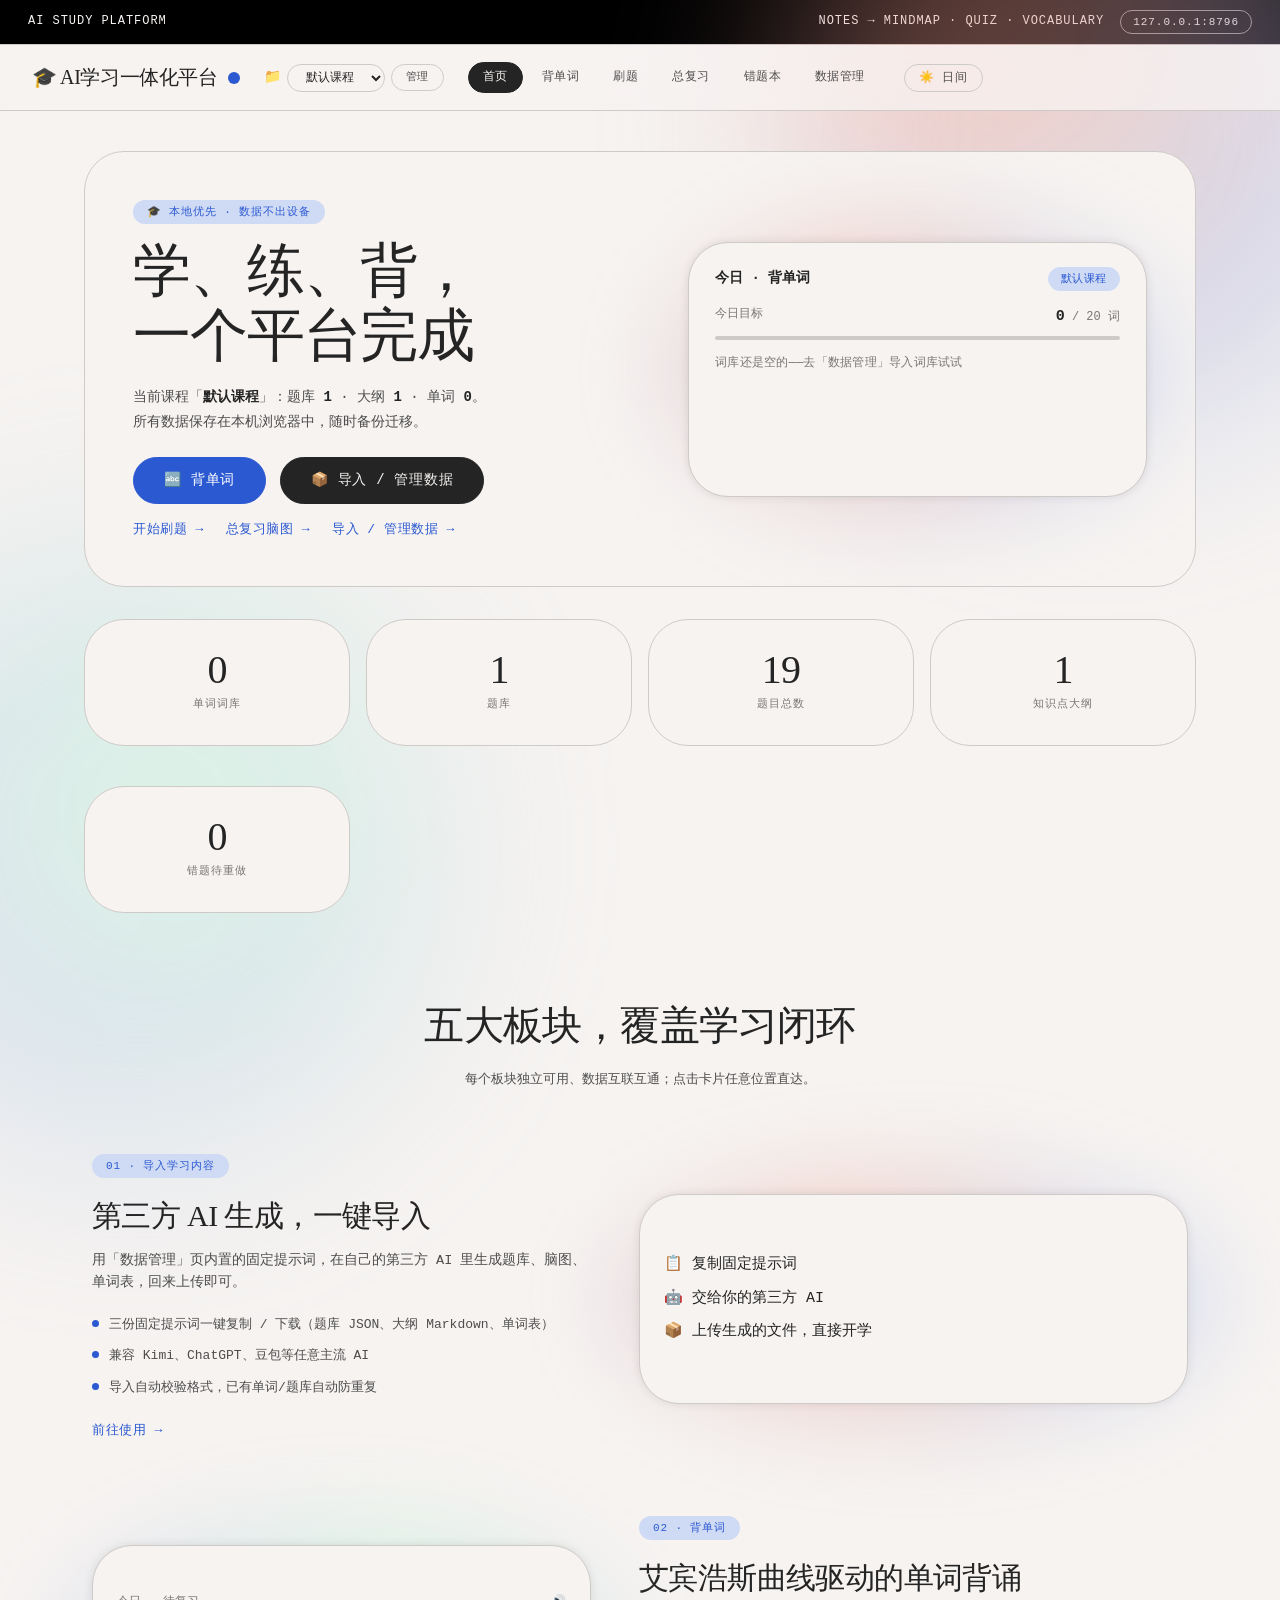
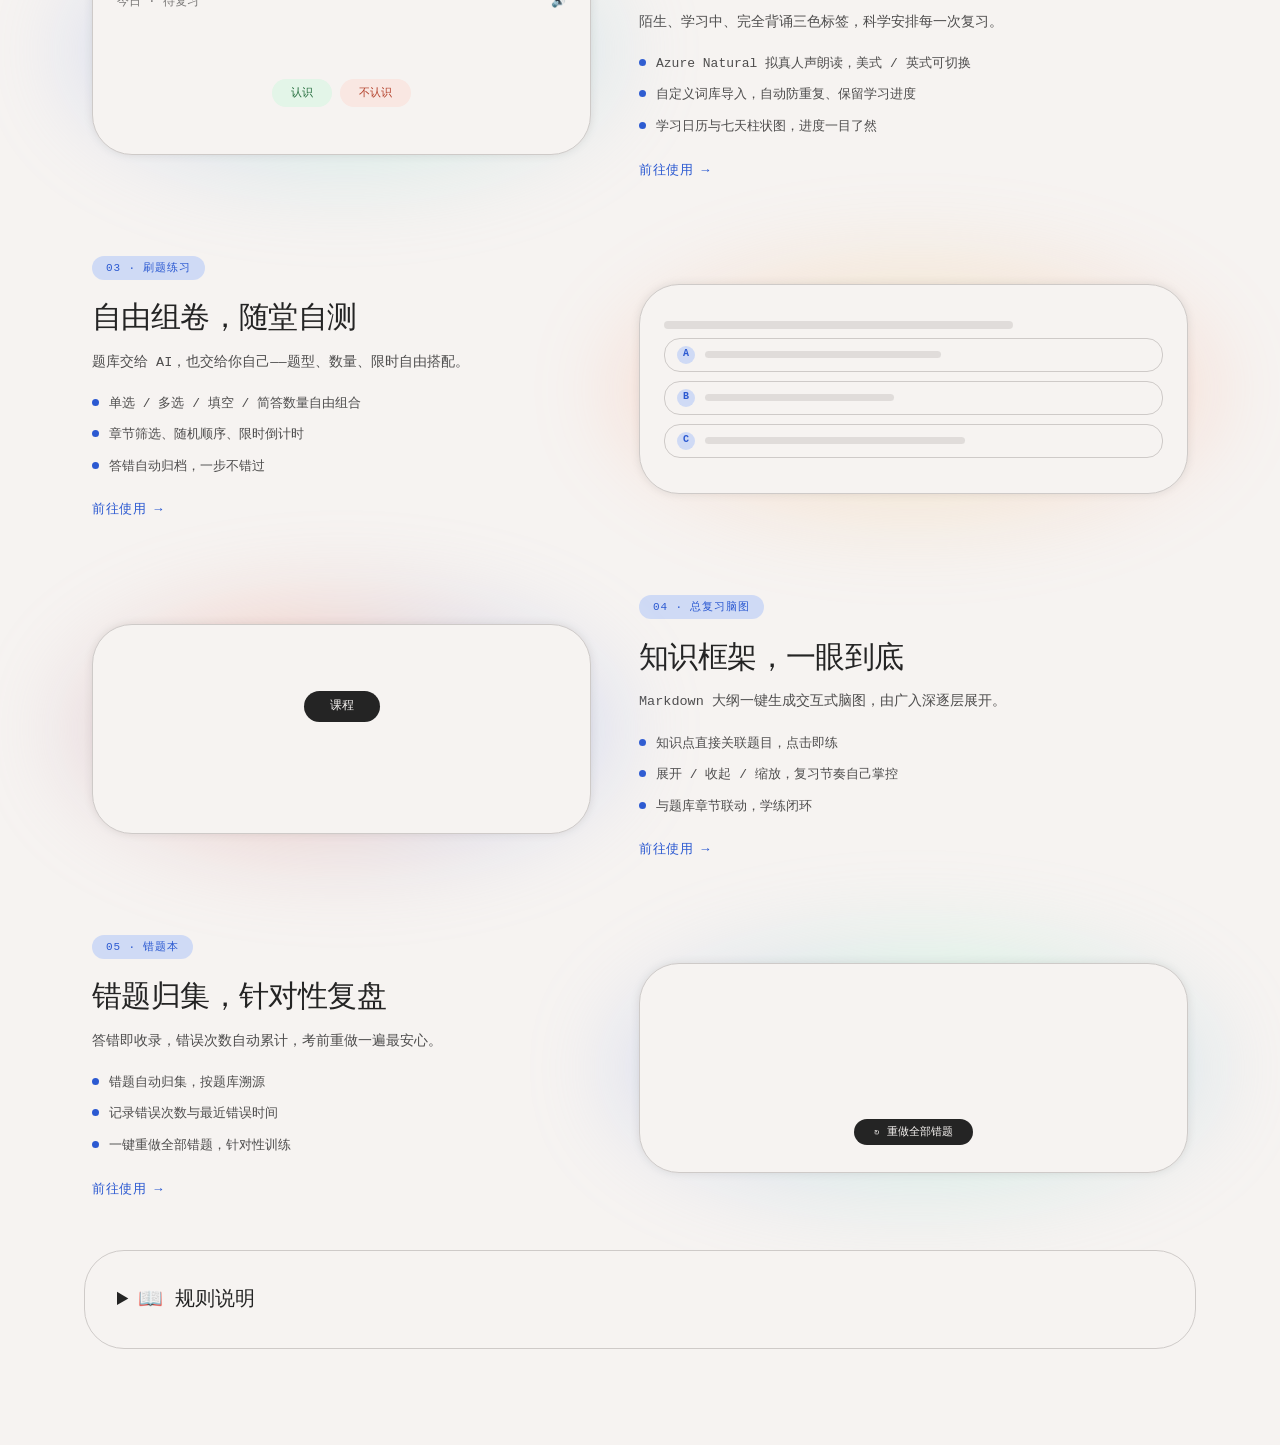
==== index.html @ 25a3cb92 "AI学习一体化平台 公网部署版" ====
<!DOCTYPE html>
<html lang="zh-CN">
<head>
<meta charset="UTF-8">
<meta name="viewport" content="width=device-width, initial-scale=1.0">
<title>AI学习一体化平台</title>
<link rel="stylesheet" href="css/style.css">
<script>
/* 主题防闪烁：渲染前根据本地偏好挂上 dark 类 */
try {
  if (localStorage.getItem('platform.theme') === 'dark') document.documentElement.classList.add('dark');
} catch (e) { /* 隐私模式等忽略 */ }
</script>
</head>
<body>
<div class="wash wash-a"></div>
<div class="wash wash-b"></div>
<div class="announce">
  <span>AI STUDY PLATFORM</span>
  <span class="a-spacer"></span>
  <span>NOTES → MINDMAP · QUIZ · VOCABULARY</span>
  <span class="a-pill">127.0.0.1:8796</span>
</div>
<header class="topbar">
  <div class="brand">🎓 AI学习一体化平台</div>
  <div class="folderbar" id="folderbar">
    <span class="folder-label">📁</span>
    <select id="folder-select" title="选择课程文件夹，之后刷题/复习/错题本都只使用该文件夹内的数据"></select>
    <button class="btn ghost sm" id="folder-manage" title="管理课程文件夹">管理</button>
  </div>
  <nav class="tabs">
    <button data-view="home" class="active">首页</button>
    <button data-view="vocab">背单词</button>
    <button data-view="setup">刷题</button>
    <button data-view="mindmap">总复习</button>
    <button data-view="wrongbook">错题本</button>
    <button data-view="data">数据管理</button>
  </nav>
  <button class="btn ghost sm" id="theme-toggle" title="切换深浅色主题">🌙 夜间</button>
</header>

<main id="main"></main>

<div id="toast-box"></div>
<dialog id="dlg"></dialog>

<script src="js/util.js"></script>
<script src="js/sample-data.js"></script>
<script src="js/prompts.js"></script>
<script src="js/keyword.js"></script>
<script src="js/importer.js"></script>
<script src="js/storage.js"></script>
<script src="js/vocab.js"></script>
<script src="js/quiz.js"></script>
<script src="js/mindmap.js"></script>
<script src="js/views.js"></script>
<script src="js/app.js"></script>
</body>
</html>
---- css/style.css ----
/* =========================================================
   AI学习一体化平台 — Monad 风格
   editorial tech journal on warm parchment
   画布：Parchment #f6f3f1（绝不用纯白）
   标题：衬线体 400 weight，永不加粗
   UI 全部：等宽字体 + 大写 + 紧字距
   强调：Lake Blue #2b59d1 仅用于每屏唯一主操作
   边框：1px Ash #cecac8 发丝线；按钮 100px 药丸、卡片 40px 圆角
   ========================================================= */
:root {
  /* Colors */
  --color-parchment: #f6f3f1;
  --color-lake-blue: #2b59d1;
  --color-periwinkle-mist: #cfdaf5;
  --color-sky-blue: #a0b5eb;
  --color-mint: #a7fccd;
  --color-coral: #ff9473;
  --color-gold: #ecda98;
  --color-crimson: #f37a0a;
  --color-off-black: #242424;
  --color-ink: #000000;
  --color-graphite: #4e4d4d;
  --color-smoke: #797776;
  --color-ash: #cecac8;

  /* 功能反馈色（暖色调衍生，仅用于对错/警告等语义状态） */
  --functional-green: #256d3d;
  --functional-green-bg: #e3f5e8;
  --functional-red: #b3402a;
  --functional-red-bg: #f9e7e2;

  /* 色调衍生（深色模式下整体覆写） */
  --color-lake-fill: #2b59d1;          /* 实心按钮/进度填充用 */
  --tint-periwinkle: var(--tint-periwinkle);
  --tint-ash-25: var(--tint-ash-25);
  --tint-ash-30: var(--tint-ash-30);
  --tint-ash-35: var(--tint-ash-35);
  --tint-hover: var(--tint-hover);
  --tint-coral: var(--tint-coral);
  --tint-coral-strong: var(--tint-coral-strong);
  --gold-text: var(--gold-text);
  --mint-text: var(--mint-text);
  --coral-text: var(--coral-text);
  --veil-base: 246, 243, 241;
  --thumb-bg: var(--thumb-bg);

  /* Typography */
  --font-mono: 'ABC Diatype Mono', 'JetBrains Mono', 'IBM Plex Mono', 'Space Mono',
    ui-monospace, 'Cascadia Mono', Consolas, 'Courier New', 'Microsoft YaHei', monospace;
  --font-serif: 'Untitled Serif', ui-serif, Georgia, Cambria, 'Times New Roman',
    'STZhongsong', SimSun, serif;

  /* Spacing */
  --spacing-8: 8px;
  --spacing-16: 16px;
  --spacing-24: 24px;
  --spacing-32: 32px;
  --spacing-40: 40px;
  --spacing-64: 64px;

  /* Layout */
  --page-max-width: 1432px;
  --section-gap: 64px;
  --card-padding: 40px;
  --element-gap: 16px;

  /* Radius */
  --radius-cards: 40px;
  --radius-buttons: 100px;
  --radius-pills: 9999px;
  --radius-2xl: 16px;

  /* Shadow（仅悬浮层使用，卡片禁用阴影） */
  --shadow-md: rgba(0, 0, 0, 0.1) 0px 0px 10px 0px;
}
* { box-sizing: border-box; }
html, body { margin: 0; }
body {
  font-family: var(--font-mono);
  background: var(--color-parchment);
  color: var(--color-off-black);
  font-size: 15px;
  line-height: 1.65;
}
h1, h2, h3, h4 {
  font-family: var(--font-serif);
  font-weight: 400;
  letter-spacing: -0.02em;
}
::selection { background: var(--color-periwinkle-mist); color: var(--color-off-black); }

/* ---------- 装饰性渐变光晕（Coral → Sky Blue，重度模糊，垫在内容后） ---------- */
.wash {
  position: fixed;
  width: 620px; height: 620px;
  border-radius: 50%;
  filter: blur(90px);
  opacity: .5;
  pointer-events: none;
  z-index: 0;
}
.wash-a {
  top: -180px; right: -120px;
  background: radial-gradient(circle at 30% 30%, rgba(255, 148, 115, .8), rgba(160, 181, 235, .8) 70%);
}
.wash-b {
  bottom: -260px; left: -180px;
  background: radial-gradient(circle at 60% 40%, rgba(167, 252, 205, .65), rgba(160, 181, 235, .6) 75%);
}
main, .topbar, #toast-box { position: relative; z-index: 1; }

/* ---------- 顶部公告条（Ink 黑） ---------- */
.announce {
  display: flex; align-items: center; gap: 16px;
  background: var(--color-ink); color: var(--color-parchment);
  font-size: 12px; letter-spacing: .08em; text-transform: uppercase;
  padding: 10px 28px;
  border-bottom: 1px solid var(--color-ash);
}
.announce .a-spacer { flex: 1; }
.announce .a-pill {
  border: 1px solid rgba(246, 243, 241, .6); border-radius: 9999px;
  padding: 2px 12px; font-size: 11px; color: var(--color-parchment);
  text-decoration: none; white-space: nowrap;
}

button { font-family: inherit; }

/* ---------- 顶栏导航 ---------- */
.topbar {
  position: sticky; top: 0; z-index: 40;
  display: flex; align-items: center; gap: 24px; flex-wrap: wrap;
  padding: 16px 32px;
  background: rgba(246, 243, 241, .78);
  backdrop-filter: blur(16px) saturate(1.25);
  -webkit-backdrop-filter: blur(16px) saturate(1.25);
  border-bottom: 1px solid var(--color-ash);
}
.brand {
  font-family: var(--font-serif);
  font-weight: 400; font-size: 20px; letter-spacing: -0.02em;
  white-space: nowrap;
  display: inline-flex; align-items: center; gap: 10px;
}
/* 圆形点标（wordmark + dot mark） */
.brand::after {
  content: ''; width: 12px; height: 12px; border-radius: 9999px;
  background: var(--color-lake-blue); display: inline-block;
}
.tabs { display: flex; gap: 4px; flex-wrap: wrap; }
.tabs button {
  border: 1px solid transparent; background: transparent; color: var(--color-graphite);
  padding: 6px 14px; border-radius: var(--radius-buttons); cursor: pointer;
  font-size: 12px; text-transform: uppercase; letter-spacing: .04em;
  transition: .15s; line-height: 1.4;
}
.tabs button:hover { color: var(--color-off-black); background: var(--tint-ash-35); }
.tabs button.active {
  background: var(--color-off-black); color: var(--color-parchment);
  border-color: var(--color-off-black);
}

main { max-width: 1160px; margin: 40px auto 96px; padding: 0 24px; }
.page-title { font-size: 40px; margin: 8px 0 16px; line-height: 1.2; }
.page-sub { margin: -8px 0 24px; }

/* ---------- 卡片 ---------- */
.card {
  background: var(--color-parchment);
  border: 1px solid var(--color-ash);
  border-radius: var(--radius-cards);
  padding: 32px;
  margin-bottom: 24px;
}
.card-title { margin: 0 0 16px; font-size: 24px; line-height: 1.2; }
.muted { color: var(--color-smoke); font-size: 12px; letter-spacing: .02em; }

/* ---------- 按钮（药丸） ---------- */
.btn {
  display: inline-flex; align-items: center; justify-content: center; gap: 8px;
  border: 1px solid var(--color-off-black); background: transparent; color: var(--color-off-black);
  border-radius: var(--radius-buttons); padding: 9px 22px; font-size: 13px;
  text-transform: uppercase; letter-spacing: .05em;
  cursor: pointer; transition: .15s; user-select: none; line-height: 1.5;
  text-decoration: none;
}
.btn:hover { background: var(--tint-hover); }
.btn.primary { background: var(--color-lake-fill); border-color: var(--color-lake-fill); color: #fff; }
.btn.primary:hover { background: var(--color-lake-fill-hover, #2349b8); }
/* 屏内次要实心按钮（Off-Black）：通过 .secondary 指定，避免分散 Lake Blue */
.btn.secondary { background: var(--color-off-black); border-color: var(--color-off-black); color: var(--color-parchment); }
.btn.secondary:hover { background: #3a3a3a; }
.btn.ghost { border-color: var(--color-ash); background: transparent; color: var(--color-graphite); }
.btn.ghost:hover { border-color: var(--color-off-black); color: var(--color-off-black); background: transparent; }
.btn.danger { background: var(--functional-red); border-color: var(--functional-red); color: #fff; }
.btn.danger-text { color: var(--functional-red); border-color: transparent; background: transparent; }
.btn.danger-text:hover { border-color: var(--functional-red); }
.btn.sm { padding: 4px 14px; font-size: 12px; }
.btn.lg { padding: 12px 30px; font-size: 14px; }
.btn:disabled { opacity: .4; cursor: not-allowed; }
.link {
  background: none; border: 0; color: var(--color-lake-blue);
  cursor: pointer; text-decoration: underline; padding: 0; font-size: inherit;
}

/* ---------- 表单 ---------- */
label.field { display: flex; flex-direction: column; gap: 6px; font-size: 12px; color: var(--color-smoke); text-transform: uppercase; letter-spacing: .05em; }
select, input[type="number"], input[type="text"], input[type="password"], textarea {
  border: 1px solid var(--color-ash); border-radius: var(--radius-2xl); padding: 9px 16px;
  font-size: 14px; font-family: inherit; background: transparent; color: var(--color-off-black); outline: none;
  text-transform: none; letter-spacing: 0;
}
select:focus, input:focus, textarea:focus { border-color: var(--color-lake-blue); }
textarea { width: 100%; resize: vertical; line-height: 1.7; }
.form-grid { display: grid; grid-template-columns: repeat(4, 1fr); gap: 16px; }
.row { display: flex; gap: 12px; flex-wrap: wrap; align-items: center; margin-top: 16px; }

/* ---------- 徽标（胶囊 + 发丝边） ---------- */
.badge {
  display: inline-block; padding: 2px 12px; border-radius: var(--radius-pills);
  font-size: 11px; line-height: 1.8; white-space: nowrap;
  text-transform: uppercase; letter-spacing: .05em;
  border: 1px solid var(--color-ash); background: transparent; color: var(--color-graphite);
}
.b-single { background: var(--color-periwinkle-mist); border-color: var(--color-periwinkle-mist); color: var(--color-lake-blue); }
.b-multi { background: var(--color-gold); border-color: var(--color-gold); color: var(--gold-text); }
.b-fill { background: #fbe0d6; border-color: #fbe0d6; color: var(--coral-text); }
.b-short { background: var(--color-mint); border-color: var(--color-mint); color: var(--mint-text); }

/* ---------- 首页 ---------- */
.hero { text-align: center; padding: 64px 40px; position: relative; overflow: hidden; }
.hero h1 { margin: 0 0 16px; font-size: clamp(40px, 5.5vw, 68px); line-height: 1.15; }
.hero p { color: var(--color-graphite); margin: 0 auto 28px; max-width: 720px; font-size: 15px; }
.hero-actions { display: flex; gap: 16px; flex-wrap: wrap; justify-content: center; }
.stat-grid { display: grid; grid-template-columns: repeat(4, 1fr); gap: 16px; margin-bottom: 24px; }
.stat { text-align: center; padding: 28px 20px; cursor: pointer; }
.stat b {
  display: block; font-size: 40px; color: var(--color-off-black);
  font-family: var(--font-serif); font-weight: 400; letter-spacing: -0.02em; line-height: 1.1;
}
.stat span { color: var(--color-smoke); font-size: 11px; text-transform: uppercase; letter-spacing: .08em; }
.stat.warnstat b { color: var(--functional-red); }
.help summary { cursor: pointer; font-size: 20px; }
.help ul { margin: 16px 0 0; padding-left: 20px; }
.help li { margin-bottom: 8px; color: var(--color-graphite); font-size: 14px; }
.help code { background: var(--tint-ash-30); border-radius: 6px; padding: 0 6px; }

/* ---------- 组卷 ---------- */
.stepper-row {
  display: flex; align-items: center; gap: 16px;
  padding: 12px 0; border-bottom: 1px solid var(--color-ash);
}
.stepper-row:last-of-type { border-bottom: 0; }
.stepper { display: inline-flex; align-items: center; gap: 14px; }
.stepper button {
  width: 32px; height: 32px; border-radius: 9999px;
  border: 1px solid var(--color-ash); background: transparent;
  font-size: 16px; cursor: pointer; color: var(--color-off-black); line-height: 1;
}
.stepper button:hover:not(:disabled) { border-color: var(--color-off-black); }
.stepper button:disabled { opacity: .35; cursor: not-allowed; }
.stepper b { min-width: 26px; text-align: center; font-size: 16px; }
.su-total { margin: 16px 0 16px; font-size: 14px; }
.su-total b { color: var(--color-lake-blue); font-size: 22px; font-family: var(--font-serif); font-weight: 400; }

/* ---------- 答题 ---------- */
.runner-top { display: flex; align-items: center; gap: 18px; padding: 14px 24px; }
.q-progress { font-size: 13px; white-space: nowrap; }
.q-progress b { color: var(--color-lake-blue); }
.q-type .badge { font-size: 11px; }
.timer {
  margin-left: auto; font-weight: 500; font-variant-numeric: tabular-nums;
  font-size: 16px; color: var(--color-off-black); white-space: nowrap;
}
.timer.warn { color: var(--functional-red); animation: blink 1s infinite; }
@keyframes blink { 50% { opacity: .55; } }
.pbar { height: 4px; background: var(--color-ash); border-radius: 9999px; overflow: hidden; margin-bottom: 20px; }
.pbar i {
  display: block; height: 100%; width: 0;
  background: var(--color-off-black);
  border-radius: 9999px; transition: width .3s;
}
.qcard { min-height: 320px; }
.q-meta { display: flex; align-items: center; gap: 10px; margin-bottom: 12px; flex-wrap: wrap; }
.q-chapter, .q-hinted {
  font-size: 11px; color: var(--color-graphite); text-transform: uppercase; letter-spacing: .05em;
  background: transparent; border: 1px solid var(--color-ash);
  border-radius: var(--radius-pills); padding: 2px 12px;
}
.q-hinted { background: var(--color-gold); border-color: var(--color-gold); color: var(--gold-text); }
.q-state { font-size: 11px; border-radius: var(--radius-pills); padding: 2px 12px; text-transform: uppercase; letter-spacing: .05em; }
.q-state.ok { background: var(--functional-green-bg); color: var(--functional-green); }
.q-state.bad { background: var(--functional-red-bg); color: var(--functional-red); }
.q-stem { font-size: 18px; font-weight: 400; margin: 0 0 20px; line-height: 1.7; }
.opts { margin-bottom: 16px; }
.opt {
  display: flex; align-items: flex-start; gap: 12px; width: 100%; text-align: left;
  padding: 13px 18px; margin-bottom: 10px;
  border: 1px solid var(--color-ash); background: transparent;
  border-radius: var(--radius-2xl); cursor: pointer; font-size: 14px;
  transition: .15s; line-height: 1.55;
}
.opt:hover:not(:disabled) { border-color: var(--color-off-black); }
.opt .letter {
  flex: none; width: 26px; height: 26px; border-radius: 9999px;
  background: var(--color-periwinkle-mist); color: var(--color-lake-blue);
  display: inline-flex; align-items: center; justify-content: center;
  font-weight: 500; font-size: 12px; margin-top: 1px;
}
.opt.picked { border-color: var(--color-lake-blue); background: var(--color-periwinkle-mist); }
.opt.correct { border-color: var(--functional-green); background: var(--functional-green-bg); }
.opt.correct .letter { background: var(--functional-green); color: #fff; }
.opt.wrong { border-color: var(--functional-red); background: var(--functional-red-bg); }
.opt.wrong .letter { background: var(--functional-red); color: #fff; }
.opt:disabled { cursor: default; opacity: .85; }
.feedback { padding: 12px 18px; border-radius: var(--radius-2xl); font-size: 13.5px; margin-top: 4px; }
.feedback.ok { background: var(--functional-green-bg); color: var(--functional-green); }
.feedback.bad { background: var(--functional-red-bg); color: var(--functional-red); }
.feedback.muted-fb { background: var(--tint-ash-25); color: var(--color-smoke); }

/* 答错震动 */
@keyframes shake {
  10%, 90% { transform: translateX(-2px); }
  20%, 80% { transform: translateX(4px); }
  30%, 50%, 70% { transform: translateX(-8px); }
  40%, 60% { transform: translateX(8px); }
}
.shake { animation: shake .5s; }
.runner-foot { display: flex; justify-content: space-between; gap: 12px; }

/* ---------- 填空题 ---------- */
.fill-stem .fill-blank { margin: 0 6px; }
.fill-blank {
  border: none; border-bottom: 1px solid var(--color-ash); border-radius: 0;
  background: transparent; padding: 4px 10px; font-size: 15px; font-family: inherit;
  min-width: 110px; outline: none; transition: .15s; color: var(--color-off-black);
}
.fill-blank::placeholder { color: var(--color-smoke); font-size: 12px; }
.fill-blank:focus { border-bottom-color: var(--color-lake-blue); background: var(--color-periwinkle-mist); }
.fill-blank.wrong { border-bottom-color: var(--functional-red); background: var(--functional-red-bg); }
.fill-list { display: flex; flex-direction: column; gap: 12px; margin-bottom: 16px; }
.fill-row { display: flex; align-items: center; gap: 12px; }
.fill-no { flex: none; font-size: 12px; color: var(--color-smoke); }
.fill-row .fill-blank { flex: 1; max-width: 420px; }
.blank-ans {
  display: inline-block; padding: 2px 12px; border-radius: var(--radius-pills);
  font-weight: 400; font-size: 13.5px; line-height: 1.6;
}
.blank-ans.ok { background: var(--functional-green-bg); color: var(--functional-green); }
.blank-ans.bad { background: var(--functional-red-bg); color: var(--functional-red); text-decoration: line-through; }
.blank-ans.arrow { background: transparent; color: var(--color-smoke); padding: 2px 4px; }

/* ---------- 简答题 ---------- */
.hint-box { margin-bottom: 14px; }
.kw-chips { display: flex; flex-wrap: wrap; gap: 8px; margin: 10px 0; }
.kw {
  padding: 3px 14px; border-radius: var(--radius-pills); font-size: 12px;
  background: var(--color-periwinkle-mist); color: var(--color-lake-blue);
}
.kw.hit { background: var(--functional-green-bg); color: var(--functional-green); }
.kw.miss { background: var(--functional-red-bg); color: var(--functional-red); }
.short-ratio {
  display: flex; align-items: center; gap: 12px;
  padding: 12px 18px; border-radius: var(--radius-2xl); font-size: 14px;
}
.short-ratio b { font-size: 24px; font-family: var(--font-serif); font-weight: 400; }
.short-ratio.ok { background: var(--functional-green-bg); color: var(--functional-green); }
.short-ratio.bad { background: var(--functional-red-bg); color: var(--functional-red); }
.ref {
  background: var(--tint-periwinkle); border: 1px solid var(--color-ash);
  border-radius: var(--radius-2xl); padding: 14px 18px; margin-top: 12px;
}
.ref h4 { margin: 0 0 6px; font-size: 12px; color: var(--color-smoke); text-transform: uppercase; letter-spacing: .06em; font-family: var(--font-mono); font-weight: 500; }
.ref p { margin: 0; white-space: pre-wrap; }

/* ---------- 结果页 / 错题本 ---------- */
.result-head { display: flex; gap: 32px; align-items: center; flex-wrap: wrap; }
.score-ring { position: relative; width: 140px; height: 140px; flex: none; }
.score-ring svg { transform: rotate(-90deg); }
.score-ring .track { stroke: var(--color-ash); }
.score-ring b {
  position: absolute; inset: 0; display: flex;
  align-items: center; justify-content: center; font-size: 40px;
  font-family: var(--font-serif); font-weight: 400;
}
.type-stats { border-collapse: collapse; margin-top: 10px; }
.type-stats th, .type-stats td {
  border: 1px solid var(--color-ash); padding: 6px 18px;
  font-size: 13px; text-align: center;
}
.type-stats th { background: var(--tint-ash-25); font-weight: 500; }
.res-actions { display: flex; gap: 12px; flex-wrap: wrap; margin-bottom: 20px; }
.res-list { display: flex; flex-direction: column; gap: 10px; }
.res-item { border: 1px solid var(--color-ash); border-radius: var(--radius-2xl); background: transparent; }
.res-item.correct { border-left: 3px solid var(--functional-green); }
.res-item.wrong { border-left: 3px solid var(--functional-red); }
.res-item summary {
  display: flex; align-items: center; gap: 10px;
  padding: 12px 18px; cursor: pointer; list-style: none; font-size: 13px;
}
.res-item summary::-webkit-details-marker { display: none; }
.res-ico { flex: none; }
.res-no { color: var(--color-smoke); flex: none; width: 22px; }
.res-stem { flex: 1; min-width: 0; overflow: hidden; text-overflow: ellipsis; white-space: nowrap; }
.res-body { padding: 4px 20px 16px; font-size: 13.5px; border-top: 1px solid var(--color-ash); }
.res-body p { margin: 8px 0; }

/* ---------- 弹窗 ---------- */
dialog {
  border: 1px solid var(--color-ash); border-radius: var(--radius-cards); padding: 0;
  background: var(--color-parchment);
  box-shadow: var(--shadow-md);
  max-width: min(540px, 92vw);
}
dialog::backdrop { background: rgba(36, 36, 36, .35); backdrop-filter: blur(10px) saturate(.9); animation: backdropIn .3s ease; }
@keyframes backdropIn { from { opacity: 0; } to { opacity: 1; } }
dialog[open] { animation: dlgIn .38s cubic-bezier(.22, .9, .3, 1); }
@keyframes dlgIn {
  from { opacity: 0; transform: translateY(16px) scale(.97); filter: blur(8px); }
  to { opacity: 1; transform: none; filter: blur(0); }
}
.dlg-body { padding: 32px; }
.dlg-title { margin: 0 0 12px; font-size: 24px; }
.dlg-text { color: var(--color-graphite); margin: 0 0 20px; font-size: 14px; }
.dlg-actions { display: flex; justify-content: flex-end; gap: 12px; margin-top: 20px; }
.dlg-answer {
  background: var(--color-periwinkle-mist); color: var(--color-lake-blue);
  font-size: 14px; border-radius: var(--radius-2xl); padding: 12px 18px; margin: 14px 0 0;
}
.dlg-note {
  background: var(--tint-ash-25); border: 1px solid var(--color-ash);
  border-radius: var(--radius-2xl); padding: 12px 18px; margin-top: 12px;
}
.dlg-note h4 { margin: 0 0 6px; font-size: 12px; color: var(--color-smoke); font-family: var(--font-mono); }
.dlg-note p { margin: 0; white-space: pre-wrap; }
.reveal-head { display: flex; align-items: center; gap: 10px; }
.reveal-reason {
  font-size: 11px; color: var(--functional-red);
  background: var(--functional-red-bg); border-radius: var(--radius-pills); padding: 2px 12px;
}

/* ---------- Toast（Ink 黑胶囊） ---------- */
#toast-box {
  position: fixed; top: 76px; left: 50%; transform: translateX(-50%);
  z-index: 100; display: flex; flex-direction: column; gap: 8px;
  align-items: center; pointer-events: none;
}
.toast {
  background: rgba(13, 12, 11, .86); color: var(--color-parchment); padding: 10px 24px; border-radius: var(--radius-pills);
  backdrop-filter: blur(8px);
  font-size: 13px; box-shadow: var(--shadow-md);
  opacity: 0; transform: translateY(-8px); transition: .3s;
  max-width: 80vw;
}
.toast.show { opacity: 1; transform: translateY(0); }
.toast.error { background: var(--functional-red); color: #fff; }
.toast.ok { background: var(--functional-green); color: #fff; }

/* ---------- 脑图 ---------- */
.mm-toolbar { display: flex; align-items: center; gap: 14px; flex-wrap: wrap; padding: 16px 24px; }
.mm-toolbar .tip { color: var(--color-smoke); font-size: 11px; margin-left: auto; text-transform: uppercase; letter-spacing: .05em; }
.mm-wrap { display: grid; grid-template-columns: 1fr 320px; gap: 16px; align-items: stretch; }
.mm-svgbox {
  background: var(--color-parchment); border: 1px solid var(--color-ash);
  border-radius: var(--radius-cards); height: 600px; overflow: hidden; position: relative;
}
.mm-svgbox svg { width: 100%; height: 100%; cursor: grab; touch-action: none; }
.mm-svgbox svg:active { cursor: grabbing; }
.mm-link { fill: none; stroke: var(--color-ash); stroke-width: 1.2; }
.mm-node { cursor: pointer; }
.mm-node rect { fill: var(--color-parchment); stroke: var(--color-ash); stroke-width: 1; rx: 19px; transition: .15s; }
.mm-node text { font-size: 13px; fill: var(--color-off-black); font-family: var(--font-mono); }
.mm-node:hover rect { stroke: var(--color-lake-blue); }
.mm-node.sel rect { stroke: var(--color-lake-blue); stroke-width: 2; }
.mm-node.d0 rect { fill: var(--color-off-black); stroke: var(--color-off-black); rx: 19px; }
.mm-node.d0 text { fill: var(--color-parchment); font-size: 14px; }
.mm-node.d1 rect { fill: var(--color-periwinkle-mist); stroke: var(--color-sky-blue); }
.mm-node.d1 text { fill: var(--color-lake-blue); }
.mm-toggle circle { fill: var(--color-parchment); stroke: var(--color-ash); stroke-width: 1; }
.mm-toggle text { font-size: 12px; fill: var(--color-smoke); pointer-events: none; }
.mm-node:hover .mm-toggle circle { stroke: var(--color-lake-blue); }
.mm-detail { overflow: auto; max-height: 600px; }
.mm-empty { color: var(--color-smoke); text-align: center; margin-top: 40px; font-size: 13px; }
.crumb { font-size: 11px; color: var(--color-smoke); margin-bottom: 8px; text-transform: uppercase; letter-spacing: .05em; }
.mm-detail h3 { margin: 2px 0 8px; font-size: 24px; }
.mm-note { background: var(--tint-periwinkle); border-radius: var(--radius-2xl); padding: 12px 16px; font-size: 13.5px; }
.rel-title { margin: 16px 0 0; font-size: 18px; }
.rel-list { list-style: none; padding: 0; margin: 8px 0 12px; }
.rel-list li {
  display: flex; gap: 8px; align-items: center;
  padding: 8px 0; border-bottom: 1px solid var(--color-ash); font-size: 13px;
}
.rel-list li.rel-more { display: block; border-bottom: 0; padding-top: 4px; font-size: 12px; }
.rel-src {
  margin-left: 8px; font-size: 11px; color: var(--gold-text);
  background: var(--color-gold); border-radius: var(--radius-pills); padding: 1px 10px;
}
.rel-stat { margin: 6px 0 0; font-size: 11.5px; }
.mp-form { display: flex; flex-direction: column; gap: 14px; }
.q-src {
  font-size: 11px; color: var(--color-lake-blue); background: var(--color-periwinkle-mist);
  border-radius: var(--radius-pills); padding: 3px 14px; white-space: nowrap;
  max-width: 220px; overflow: hidden; text-overflow: ellipsis;
}

/* ---------- 数据管理 ---------- */
.ds-row {
  display: flex; align-items: center; justify-content: space-between;
  gap: 14px; padding: 12px 0; border-bottom: 1px solid var(--color-ash);
}
.ds-row:last-child { border-bottom: 0; }
.ds-meta { margin-top: 2px; }
.src-tag {
  font-size: 11px; border-radius: var(--radius-pills); padding: 1px 10px;
  margin-left: 8px; vertical-align: 2px;
  border: 1px solid var(--color-ash); background: transparent; color: var(--color-graphite);
}
.src-tag.bi { background: var(--tint-ash-30); color: var(--color-smoke); }
.src-tag.im { background: var(--functional-green-bg); border-color: var(--functional-green-bg); color: var(--functional-green); }
.import-box { border-top: 1px solid var(--color-ash); margin-top: 16px; padding-top: 14px; }
.import-box summary { cursor: pointer; color: var(--color-lake-blue); font-size: 13px; text-transform: uppercase; letter-spacing: .05em; }
.import-body { margin-top: 14px; display: flex; flex-direction: column; gap: 12px; }
.empty { text-align: center; padding: 56px 24px; color: var(--color-smoke); }
.empty .btn { margin-top: 12px; }

/* ---------- 响应式 ---------- */
@media (max-width: 860px) {
  .form-grid { grid-template-columns: 1fr 1fr; }
  .stat-grid { grid-template-columns: repeat(2, 1fr); }
  .mm-wrap { grid-template-columns: 1fr; }
  .mm-svgbox { height: 420px; }
  .mm-detail { max-height: none; }
  .runner-top { flex-wrap: wrap; gap: 10px; }
  .card { padding: 24px; }
  .page-title { font-size: 30px; }
}

/* ================= 文件夹栏 ================= */
.folderbar { display: flex; align-items: center; gap: 6px; }
.folderbar .folder-label { font-size: 14px; }
.folderbar select {
  max-width: 180px;
  padding: 5px 14px;
  border: 1px solid var(--color-ash);
  border-radius: var(--radius-pills);
  background: transparent;
  font-size: 12px;
  text-transform: none;
}
.folderbar .btn { padding: 4px 14px; font-size: 11px; }

/* ================= AI生成页 ================= */
.ai-warn {
  color: var(--gold-text);
  background: rgba(236, 218, 152, .4);
  border: 1px solid var(--color-gold);
  border-radius: var(--radius-2xl);
  padding: 10px 16px;
  margin: 8px 0;
  font-size: 13px;
}

.dz {
  border: 1px dashed var(--color-ash);
  border-radius: var(--radius-cards);
  padding: 40px 24px;
  text-align: center;
  cursor: pointer;
  transition: border-color .15s, background .15s;
}
.dz:hover, .dz.over { border-color: var(--color-lake-blue); background: var(--tint-periwinkle); }
.dz .dz-icon { font-size: 32px; }
.dz .dz-main { margin-top: 8px; font-size: 14px; text-transform: uppercase; letter-spacing: .05em; }
.dz .dz-hint { color: var(--color-smoke); font-size: 12px; margin-top: 6px; }

.ai-settings summary { cursor: pointer; font-size: 13px; text-transform: uppercase; letter-spacing: .05em; color: var(--color-graphite); }
.test-result.ok { color: var(--functional-green); }
.test-result.bad { color: var(--functional-red); }

.pg-head { display: flex; justify-content: space-between; margin-bottom: 10px; font-size: 13px; }
.pg-bar {
  height: 4px;
  background: var(--color-ash);
  border-radius: 9999px;
  overflow: hidden;
}
.pg-fill {
  height: 100%;
  width: 0;
  background: var(--color-lake-fill);
  border-radius: 9999px;
  transition: width .6s ease;
}

.ai-res-grid {
  display: grid;
  grid-template-columns: 1fr 1fr;
  gap: 16px;
  margin-top: 12px;
}
@media (max-width: 760px) { .ai-res-grid { grid-template-columns: 1fr; } }
.ai-res-box {
  border: 1px solid var(--color-ash);
  border-radius: var(--radius-2xl);
  padding: 16px 18px;
  overflow: hidden;
}
.ai-res-box h4 { margin: 0 0 8px; font-size: 18px; }
.ai-md {
  background: var(--tint-ash-25);
  border-radius: var(--radius-2xl);
  padding: 12px;
  font-size: 12px;
  white-space: pre-wrap;
  word-break: break-all;
  max-height: 220px;
  overflow: auto;
}
.ai-qlist { list-style: none; padding: 0; margin: 0; max-height: 220px; overflow: auto; }
.ai-qlist li { padding: 6px 0; border-bottom: 1px solid var(--color-ash); display: flex; gap: 8px; align-items: baseline; }

.src-tag.fl { background: var(--color-periwinkle-mist); border-color: var(--color-periwinkle-mist); color: var(--color-lake-blue); }

/* ================= 背单词模块 ================= */
.v-legend { margin-top: 12px; display: flex; gap: 8px; }

.vtag {
  display: inline-block;
  padding: 2px 12px;
  border-radius: var(--radius-pills);
  font-size: 11px;
  white-space: nowrap;
  text-transform: uppercase;
  letter-spacing: .05em;
  border: 1px solid var(--color-ash);
}
/* 蓝=未背诵 / 黄=学习中 / 绿=完全背诵（映射至粉彩系） */
.vtag.t-new      { background: var(--color-periwinkle-mist); border-color: var(--color-periwinkle-mist); color: var(--color-lake-blue); }
.vtag.t-learning { background: var(--color-gold); border-color: var(--color-gold); color: var(--gold-text); }
.vtag.t-mastered { background: var(--color-mint); border-color: var(--color-mint); color: var(--mint-text); }

.v-goal-row { display: flex; align-items: baseline; gap: 14px; margin-bottom: 10px; }
.v-goal-num b { font-size: 32px; font-family: var(--font-serif); font-weight: 400; }
.v-goal-done { color: var(--functional-green); }

.v-topbar { display: flex; align-items: center; gap: 14px; }
.v-topbar span:first-child { flex: 1; }

.vcard { text-align: center; padding: 56px 32px; }
.v-word {
  font-size: clamp(40px, 5vw, 56px);
  font-weight: 400;
  font-family: var(--font-serif);
  letter-spacing: -0.02em;
  display: inline-flex;
  align-items: center;
  gap: 14px;
  line-height: 1.1;
}
.v-sub { color: var(--color-graphite); margin-top: 10px; font-size: 15px; }
.v-meaning { font-size: 24px; margin-top: 20px; }
.v-meaning-big { font-size: 28px; display: inline-flex; align-items: center; gap: 12px; }
.v-example {
  margin-top: 18px;
  color: var(--color-graphite);
  font-style: italic;
  background: var(--tint-periwinkle);
  border-radius: var(--radius-2xl);
  padding: 12px 18px;
  display: inline-block;
  font-size: 14px;
}
.v-fav { font-size: 16px; }
.v-fav.on { color: var(--functional-red); border-color: var(--functional-red); }
.v-actions .row { justify-content: center; }

.v-bankbar { display: flex; align-items: center; gap: 12px; flex-wrap: wrap; }
.v-cats { display: flex; gap: 8px; flex-wrap: wrap; flex: 1; }
.v-cat {
  border: 1px solid var(--color-ash);
  background: transparent;
  border-radius: var(--radius-pills);
  padding: 5px 16px;
  cursor: pointer;
  font-size: 12px;
  color: var(--color-graphite);
  text-transform: uppercase;
  letter-spacing: .04em;
}
.v-cat:hover { border-color: var(--color-off-black); color: var(--color-off-black); }
.v-cat.active { background: var(--color-off-black); border-color: var(--color-off-black); color: var(--color-parchment); }

.v-row .v-w { font-family: var(--font-serif); font-size: 17px; letter-spacing: -0.01em; }
.v-row .v-p { color: var(--color-smoke); font-size: 12px; }
.v-row .v-m { color: var(--color-graphite); flex: 1; text-align: left; font-size: 13px; }
.v-row.fav { background: var(--tint-coral); }
.v-row .favw { color: var(--functional-red); background: var(--tint-coral-strong); border-radius: 9999px; padding: 0 10px; }

/* ================= 深色模式（夜间学习） ================= */
html.dark {
  --color-parchment: #1b1917;
  --color-lake-blue: #8aa6f2;
  --color-lake-fill: #3d63d6;
  --color-lake-fill-hover: #4d72e2;
  --color-periwinkle-mist: #2b3757;
  --color-sky-blue: #4a5f8f;
  --color-mint: #1f4a38;
  --color-gold: #4a3d1e;
  --color-coral: #8a4a33;
  --color-crimson: #b3602f;
  --color-off-black: #ece7e1;
  --color-ink: #0d0c0b;
  --color-graphite: #b9b3ac;
  --color-smoke: #857f78;
  --color-ash: #3b3733;

  --functional-green: #7fd4a1;
  --functional-green-bg: rgba(127, 212, 161, .14);
  --functional-red: #ff9077;
  --functional-red-bg: rgba(255, 144, 119, .14);

  --tint-periwinkle: rgba(138, 166, 242, .12);
  --tint-ash-25: rgba(236, 231, 225, .07);
  --tint-ash-30: rgba(236, 231, 225, .08);
  --tint-ash-35: rgba(236, 231, 225, .09);
  --tint-hover: rgba(236, 231, 225, .08);
  --gold-text: #ecd98f;
  --mint-text: #9defc0;
  --coral-text: #ffb290;
  --veil-base: 27, 25, 23;
  --thumb-bg: rgba(255, 255, 255, .08);
}
html.dark .wash { opacity: .22; }
html.dark .btn.secondary:hover { background: rgba(236, 231, 225, .85); }
html.dark .toast { background: var(--color-off-black); color: var(--color-parchment); box-shadow: rgba(0, 0, 0, .4) 0 0 12px 0; }

/* ================= 视图切换运动模糊 ================= */
@keyframes viewIn {
  from { opacity: 0; transform: translateX(28px); filter: blur(10px); }
  to { opacity: 1; transform: none; filter: blur(0); }
}
main > * { animation: viewIn .5s cubic-bezier(.22, .9, .3, 1) both; }
main > *:nth-child(2) { animation-delay: .05s; }
main > *:nth-child(3) { animation-delay: .1s; }
main > *:nth-child(4) { animation-delay: .15s; }
main > *:nth-child(n+5) { animation-delay: .2s; }
@media (prefers-reduced-motion: reduce) {
  main > *, dialog[open] { animation: none; }
}

/* ================= 懒加载 ================= */
.lazy-sentinel {
  display: flex; align-items: center; justify-content: center; gap: 10px;
  padding: 16px 0 4px;
  color: var(--color-smoke); font-size: 11px;
  text-transform: uppercase; letter-spacing: .08em;
}
.lazy-sentinel.done { border-top: 1px solid var(--color-ash); margin-top: 14px; }
.lazy-spinner {
  width: 14px; height: 14px; flex: none;
  border: 2px solid var(--color-ash); border-top-color: var(--color-lake-fill, var(--color-lake-blue));
  border-radius: 9999px;
  animation: spin .8s linear infinite;
}
@keyframes spin { to { transform: rotate(360deg); } }
html.dark .topbar { background: rgba(27, 25, 23, .72); }

/* ================= 学习日历 / 图表 ================= */
.cal-head { display: flex; align-items: center; gap: 10px; flex-wrap: wrap; margin-bottom: 14px; }
.cal-head b { font-size: 20px; }
.seg {
  display: inline-flex; gap: 4px;
  border: 1px solid var(--color-ash); border-radius: var(--radius-pills); padding: 3px;
}
.seg button {
  border: none; background: transparent; color: var(--color-graphite);
  padding: 3px 14px; border-radius: 9999px; cursor: pointer;
  font-size: 12px; letter-spacing: .04em;
}
.seg button.active { background: var(--color-off-black); color: var(--color-parchment); }
html.dark .seg button.active { background: var(--color-periwinkle-mist); color: var(--color-lake-blue); }

.cal-week {
  display: grid; grid-template-columns: repeat(7, 1fr); gap: 6px;
  margin-bottom: 6px;
}
.cal-week span {
  text-align: center; font-size: 11px; color: var(--color-smoke);
  text-transform: uppercase; letter-spacing: .08em;
}
.cal-grid { display: grid; grid-template-columns: repeat(7, 1fr); gap: 6px; }
.cal-cell {
  min-height: 58px; border: 1px solid var(--color-ash); border-radius: 12px;
  display: flex; flex-direction: column; align-items: center; justify-content: center; gap: 2px;
  padding: 4px 2px;
}
.cal-cell.blank { border-color: transparent; }
.cal-cell .cal-d { font-size: 13px; color: var(--color-graphite); }
.cal-cell .cal-v { font-size: 15px; color: var(--color-smoke); }
.cal-cell.has .cal-v { color: var(--color-lake-blue); font-weight: 500; }
.cal-cell.today { border-color: var(--color-lake-fill, var(--color-lake-blue)); border-width: 2px; }
.cal-cell.today .cal-d { color: var(--color-lake-blue); font-weight: 500; }

.bars { display: flex; align-items: flex-end; gap: 10px; margin-top: 16px; }
.bar-col { flex: 1; display: flex; flex-direction: column; align-items: center; gap: 4px; }
.bar-col.today .bar-label { color: var(--color-lake-blue); font-weight: 500; }
.bar-val { font-size: 12px; color: var(--color-graphite); min-height: 16px; }
.bar-track {
  height: 150px; width: 100%; max-width: 64px;
  display: flex; flex-direction: column; justify-content: flex-end;
  border-bottom: 1px solid var(--color-ash);
  border-radius: 8px 8px 0 0; overflow: hidden; gap: 0;
}
.bar-seg { width: 100%; }
.bar-seg.new { background: var(--color-lake-fill, var(--color-lake-blue)); }
.bar-seg.rev { background: var(--color-gold); }
.bar-label { font-size: 12px; color: var(--color-graphite); margin-top: 4px; }
.bar-date { font-size: 11px; color: var(--color-smoke); }

.trend-svg { width: 100%; height: auto; display: block; margin-top: 12px; }
.t-grid { stroke: var(--color-ash); stroke-width: 1; stroke-dasharray: 3 4; }
.t-xtxt, .t-ytxt { fill: var(--color-smoke); font-size: 11px; text-anchor: middle; font-family: var(--font-mono); }
.t-ytxt { text-anchor: end; }
.t-dot { fill: var(--color-lake-fill, var(--color-lake-blue)); }
.t-vtxt { fill: var(--color-graphite); font-size: 10px; text-anchor: middle; font-family: var(--font-mono); }

/* ================= 主页：双栏 Hero + 板块动态展示 ================= */
.pill-badge {
  display: inline-block;
  padding: 3px 14px;
  border-radius: 9999px;
  font-size: 11px;
  letter-spacing: .08em;
  text-transform: uppercase;
  background: var(--color-periwinkle-mist);
  color: var(--color-lake-blue);
}

/* ---- 双栏 Hero ---- */
.hero2 {
  display: grid;
  grid-template-columns: 1.05fr .95fr;
  gap: 48px;
  align-items: center;
  background: var(--color-parchment);
  border: 1px solid var(--color-ash);
  border-radius: var(--radius-cards);
  padding: 48px;
  margin-bottom: 32px;
  position: relative;
  overflow: hidden;
}
.hero2-l h1 {
  font-size: clamp(36px, 4.6vw, 58px);
  margin: 14px 0 16px;
  line-height: 1.12;
}
.hero2-l p { color: var(--color-graphite); font-size: 14px; line-height: 1.8; margin: 0 0 22px; }
.hero2-l p b { color: var(--color-off-black); }
.hero2-actions { display: flex; gap: 14px; flex-wrap: wrap; }
.hero2-links { display: flex; gap: 6px 22px; flex-wrap: wrap; margin-top: 16px; }

/* ---- 右侧动态模拟卡（今日·背单词） ---- */
.hero2-r { position: relative; }
.hw-card {
  position: relative;
  z-index: 1;
  background: var(--color-parchment);
  border: 1px solid var(--color-ash);
  border-radius: var(--radius-cards);
  padding: 24px 26px;
  box-shadow: var(--shadow-md);
}
.hw-head { display: flex; justify-content: space-between; align-items: center; margin-bottom: 14px; font-size: 14px; }
.hw-goal { margin-bottom: 14px; }
.hw-goal-row { display: flex; justify-content: space-between; font-size: 12px; color: var(--color-smoke); margin-bottom: 6px; }
.hw-goal-row b { font-size: 15px; color: var(--color-off-black); }
.hw-words { position: relative; min-height: 118px; }
.hw-words .mk-word { position: absolute; inset: auto 0 0 0; }

/* 板块模拟卡里的翻词动画（Hero 与 背单词板块共用） */
.m-word .mk-word, .hw-words .mk-word {
  display: flex; align-items: baseline; gap: 10px;
  padding: 10px 14px;
  border: 1px solid var(--color-ash);
  border-radius: var(--radius-2xl);
  background: var(--color-parchment);
  opacity: 0;
  animation: wordCycle 9s infinite;
  animation-delay: calc(var(--i, 0) * 3s);
}
.hw-words .mk-word { position: absolute; }
.m-word .mk-word { position: absolute; left: 0; right: 0; }
.m-word .mk-wstack, .hw-words { position: relative; }
.mk-word b { font-family: var(--font-serif); font-size: 17px; letter-spacing: -0.01em; }
.mk-word span { color: var(--color-smoke); font-size: 12px; overflow: hidden; text-overflow: ellipsis; white-space: nowrap; }
@keyframes wordCycle {
  0%, 26% { opacity: 1; transform: none; filter: blur(0); }
  33%, 94% { opacity: 0; transform: translateY(6px); filter: blur(3px); }
  100% { opacity: 0; }
}

/* ---- 板块区头 ---- */
.home-sects-head { text-align: center; margin: 56px 0 40px; }
.home-sects-head h2 { font-size: 40px; margin: 0 0 10px; }
.home-sects-head p { color: var(--color-graphite); font-size: 13px; margin: 0; }

/* ---- 功能板块（图文交替） ---- */
.feat {
  display: grid;
  grid-template-columns: 1fr 1.1fr;
  gap: 48px;
  align-items: center;
  padding: 24px 8px;
  margin-bottom: 24px;
  border-radius: var(--radius-cards);
  cursor: pointer;
  transition: background .2s ease;
}
.feat:hover { background: rgba(207, 218, 245, .12); }
.feat.flip .feat-text { order: 2; }
.feat.flip .feat-visual { order: 1; }
.feat-text { min-width: 0; }
.feat-title { font-size: 30px; margin: 12px 0 10px; }
.feat-desc { color: var(--color-graphite); font-size: 13.5px; margin: 0 0 14px; }
.feat-list { list-style: none; margin: 0 0 16px; padding: 0; }
.feat-list li { display: flex; gap: 10px; align-items: flex-start; padding: 5px 0; font-size: 13px; color: var(--color-graphite); }
.feat-list li i {
  flex: none; width: 7px; height: 7px; border-radius: 9999px;
  background: var(--color-lake-blue); margin-top: 6px;
}
.feat-link {
  background: none; border: 0; padding: 0; cursor: pointer;
  color: var(--color-lake-blue); font-family: inherit; font-size: 13px;
  letter-spacing: .04em;
}
.feat-link:hover { text-decoration: underline; }

/* ---- 模拟卡 + 背衬光晕 ---- */
.feat-visual { position: relative; }
.feat-blob {
  position: absolute;
  inset: -8% -4%;
  filter: blur(46px);
  opacity: .5;
  border-radius: 50%;
}
.feat-blob.b0 { background: radial-gradient(circle at 35% 40%, rgba(255, 148, 115, .75), rgba(160, 181, 235, .75) 75%); }
.feat-blob.b1 { background: radial-gradient(circle at 60% 35%, rgba(167, 252, 205, .7), rgba(160, 181, 235, .65) 78%); }
.feat-blob.b2 { background: radial-gradient(circle at 50% 50%, rgba(236, 218, 152, .7), rgba(255, 148, 115, .45) 80%); }
html.dark .feat-blob { opacity: .3; }

.feat-mock {
  position: relative;
  z-index: 1;
  background: var(--color-parchment);
  border: 1px solid var(--color-ash);
  border-radius: var(--radius-cards);
  padding: 22px 24px;
  min-height: 210px;
  display: flex;
  flex-direction: column;
  justify-content: center;
  gap: 10px;
  box-shadow: var(--shadow-md);
}

/* ---- mock 通用小元素 ---- */
.mock { display: flex; flex-direction: column; gap: 9px; }
.mk-dots { display: flex; gap: 5px; margin-bottom: 2px; }
.mk-dots i { width: 8px; height: 8px; border-radius: 9999px; background: var(--color-ash); }
.mk-dots i:nth-child(1) { background: var(--color-coral); }
.mk-dots i:nth-child(2) { background: var(--color-gold); }
.mk-dots i:nth-child(3) { background: var(--color-mint); }
.mk-line { height: 8px; border-radius: 9999px; background: rgba(206, 202, 200, .55); }
.mk-line.w40 { width: 40%; } .mk-line.w55 { width: 55%; } .mk-line.w60 { width: 60%; } .mk-line.w70 { width: 70%; }

/* AI生成 mock：进度条循环 + 生成物浮现 */
.mk-progress { height: 6px; border-radius: 9999px; background: rgba(206, 202, 200, .5); overflow: hidden; }
.mk-progress i { display: block; height: 100%; border-radius: 9999px; background: var(--color-lake-fill, var(--color-lake-blue)); animation: mkBar 6s infinite; }
@keyframes mkBar {
  0% { width: 4%; } 38% { width: 100%; } 82% { width: 100%; } 100% { width: 4%; }
}
.mk-pills { display: flex; gap: 8px; flex-wrap: wrap; }
.mk-pills .vtag { opacity: 0; animation: mkPop 6s infinite; }
.mk-pills .vtag:nth-child(1) { animation-delay: 1.1s; }
.mk-pills .vtag:nth-child(2) { animation-delay: 1.6s; }
.mk-pills .vtag:nth-child(3) { animation-delay: 2.1s; }
@keyframes mkPop {
  0% { opacity: 0; transform: translateY(6px); }
  16%, 86% { opacity: 1; transform: none; }
  100% { opacity: 0; transform: translateY(-4px); }
}

/* 刷题 mock：选项轮流选中 */
.mk-opt {
  display: flex; align-items: center; gap: 10px;
  border: 1px solid var(--color-ash); border-radius: var(--radius-2xl);
  padding: 7px 12px; background: var(--color-parchment);
  animation: optPick 7.5s infinite;
}
.mk-opt.o2 { animation-delay: 2.5s; }
.mk-opt.o3 { animation-delay: 5s; }
.mk-opt b {
  flex: none; width: 18px; height: 18px; border-radius: 9999px;
  background: var(--color-periwinkle-mist); color: var(--color-lake-blue);
  font-size: 10px; display: inline-flex; align-items: center; justify-content: center;
}
.mk-opt i { height: 7px; border-radius: 9999px; background: rgba(206, 202, 200, .55); }
.mk-opt i.w40 { width: 40%; } .mk-opt i.w50 { width: 50%; } .mk-opt i.w55 { width: 55%; }
@keyframes optPick {
  0%, 18% { border-color: var(--color-ash); background: var(--color-parchment); }
  24%, 38% { border-color: var(--color-functional-green); background: var(--functional-green-bg); }
  44%, 100% { border-color: var(--color-ash); background: var(--color-parchment); }
}

/* 脑图 mock：根节点 + 分支弹出 */
.m-map { align-items: center; gap: 14px; }
.mk-root {
  padding: 6px 26px; border-radius: 9999px;
  background: var(--color-off-black); color: var(--color-parchment);
  font-size: 12px;
}
.mk-branches { display: flex; gap: 8px; flex-wrap: wrap; justify-content: center; }
.mk-branches span {
  padding: 5px 16px; border-radius: 9999px; font-size: 11.5px;
  background: var(--color-periwinkle-mist); border: 1px solid var(--color-sky-blue);
  color: var(--color-lake-blue);
  opacity: 0; animation: mkBranch 6s infinite;
}
.mk-branches span:nth-child(1) { animation-delay: .4s; background: var(--color-periwinkle-mist); }
.mk-branches span:nth-child(2) { animation-delay: 1s; background: var(--color-mint); border-color: var(--color-mint); color: var(--mint-text); }
.mk-branches span:nth-child(3) { animation-delay: 1.6s; background: var(--color-gold); border-color: var(--color-gold); color: var(--gold-text); }
@keyframes mkBranch {
  0% { opacity: 0; transform: scale(.7) translateY(8px); }
  22%, 84% { opacity: 1; transform: none; }
  100% { opacity: 0; transform: scale(.9); }
}

/* 背单词 mock：认识/不认识按钮 + 音标脉冲 */
.mk-whead { display: flex; justify-content: space-between; font-size: 12px; color: var(--color-smoke); }
.mk-whead span { display: inline-block; animation: mkPulse 3s infinite; }
@keyframes mkPulse { 50% { transform: scale(1.25); } }
.mk-btns { display: flex; gap: 8px; justify-content: center; }
.mk-btns i {
  font-style: normal; font-size: 11px; padding: 4px 18px; border-radius: 9999px;
  border: 1px solid var(--color-ash);
}
.mk-btns i.ok { background: var(--functional-green-bg); color: var(--functional-green); border-color: transparent; }
.mk-btns i.no { background: var(--functional-red-bg); color: var(--functional-red); border-color: transparent; }

/* 错题本 mock：行滑入 + 重做按钮 */
.mk-wrow {
  display: flex; align-items: center; gap: 10px;
  padding: 6px 10px; border: 1px solid var(--color-ash); border-radius: var(--radius-2xl);
  opacity: 0; animation: mkSlide 7.5s infinite;
  animation-delay: calc(var(--i, 0) * .45s);
}
.mk-wrow i { font-style: normal; color: var(--functional-red); font-size: 11px; }
.mk-wrow u { text-decoration: none; height: 7px; border-radius: 9999px; background: rgba(206, 202, 200, .55); flex: 1; }
.mk-wrow u.w40 { width: 40%; } .mk-wrow u.w48 { width: 48%; } .mk-wrow u.w55 { width: 55%; }
.mk-wrow b { font-size: 10.5px; color: var(--color-smoke); font-weight: 400; white-space: nowrap; }
.mk-redo {
  align-self: center; margin-top: 4px;
  font-size: 11px; padding: 4px 20px; border-radius: 9999px;
  background: var(--color-off-black); color: var(--color-parchment);
  animation: mkGlow 7.5s infinite;
}
@keyframes mkSlide {
  0% { opacity: 0; transform: translateX(-14px); filter: blur(3px); }
  12%, 86% { opacity: 1; transform: none; filter: blur(0); }
  100% { opacity: 0; transform: translateX(10px); }
}
@keyframes mkGlow {
  0%, 55% { box-shadow: none; }
  70%, 82% { box-shadow: 0 0 0 4px rgba(43, 89, 209, .18); }
  100% { box-shadow: none; }
}

/* 响应式 */
@media (max-width: 900px) {
  .hero2 { grid-template-columns: 1fr; gap: 32px; padding: 32px 24px; }
  .feat { grid-template-columns: 1fr; gap: 24px; padding: 16px 4px; }
  .feat.flip .feat-text { order: 1; }
  .feat.flip .feat-visual { order: 2; }
  .home-sects-head h2 { font-size: 30px; }
}
@media (prefers-reduced-motion: reduce) {
  .m-word .mk-word, .hw-words .mk-word,
  .mk-progress i, .mk-pills .vtag, .mk-opt, .mk-branches span,
  .mk-whead span, .mk-wrow, .mk-redo { animation: none; opacity: 1; transform: none; filter: none; }
  .m-word .mk-word:nth-child(n+2), .hw-words .mk-word:nth-child(n+2) { opacity: 0; }
}
.m-word .mk-wstack { min-height: 48px; }

/* ================= 主页：板块由远及近飞入 + 滚动动态模糊 ================= */
/* 滚动中的动态模糊：滚动时主内容轻微高斯模糊，停止后 .3s 内恢复清晰 */
main > * { transition: filter .3s ease; }
body.is-scrolling main > * { filter: blur(2px); }

/* 由远及近飞入：初始在远处（缩小+后移）+ 高斯模糊 + 透明 */
.home-sects { perspective: 1100px; }
.home-sects-head,
.feat .feat-text > *,
.feat .feat-visual {
  opacity: 0;
  transform: perspective(900px) translate3d(0, 46px, -260px) scale(.7);
  filter: blur(12px);
  transition: opacity .8s cubic-bezier(.22, .9, .3, 1),
              transform .8s cubic-bezier(.22, .9, .3, 1),
              filter .8s cubic-bezier(.22, .9, .3, 1);
  will-change: opacity, transform, filter;
}
/* 滚入视野后：由远及近飞至原位，模糊消散；子元素阶梯延迟形成序列感 */
.home-sects-head.in-view,
.feat.in-view .feat-text > *,
.feat.in-view .feat-visual {
  opacity: 1;
  transform: perspective(900px) translate3d(0, 0, 0) scale(1);
  filter: blur(0);
}
.feat.in-view .feat-text > *:nth-child(1) { transition-delay: 0s; }
.feat.in-view .feat-text > *:nth-child(2) { transition-delay: .07s; }
.feat.in-view .feat-text > *:nth-child(3) { transition-delay: .14s; }
.feat.in-view .feat-text > *:nth-child(4) { transition-delay: .22s; }
.feat.in-view .feat-text > *:nth-child(5) { transition-delay: .3s; }
.feat.in-view .feat-visual { transition-delay: .12s; }

@media (prefers-reduced-motion: reduce) {
  body.is-scrolling main > * { filter: none; }
  .home-sects-head,
  .feat .feat-text > *,
  .feat .feat-visual { opacity: 1; transform: none; filter: none; transition: none; }
}
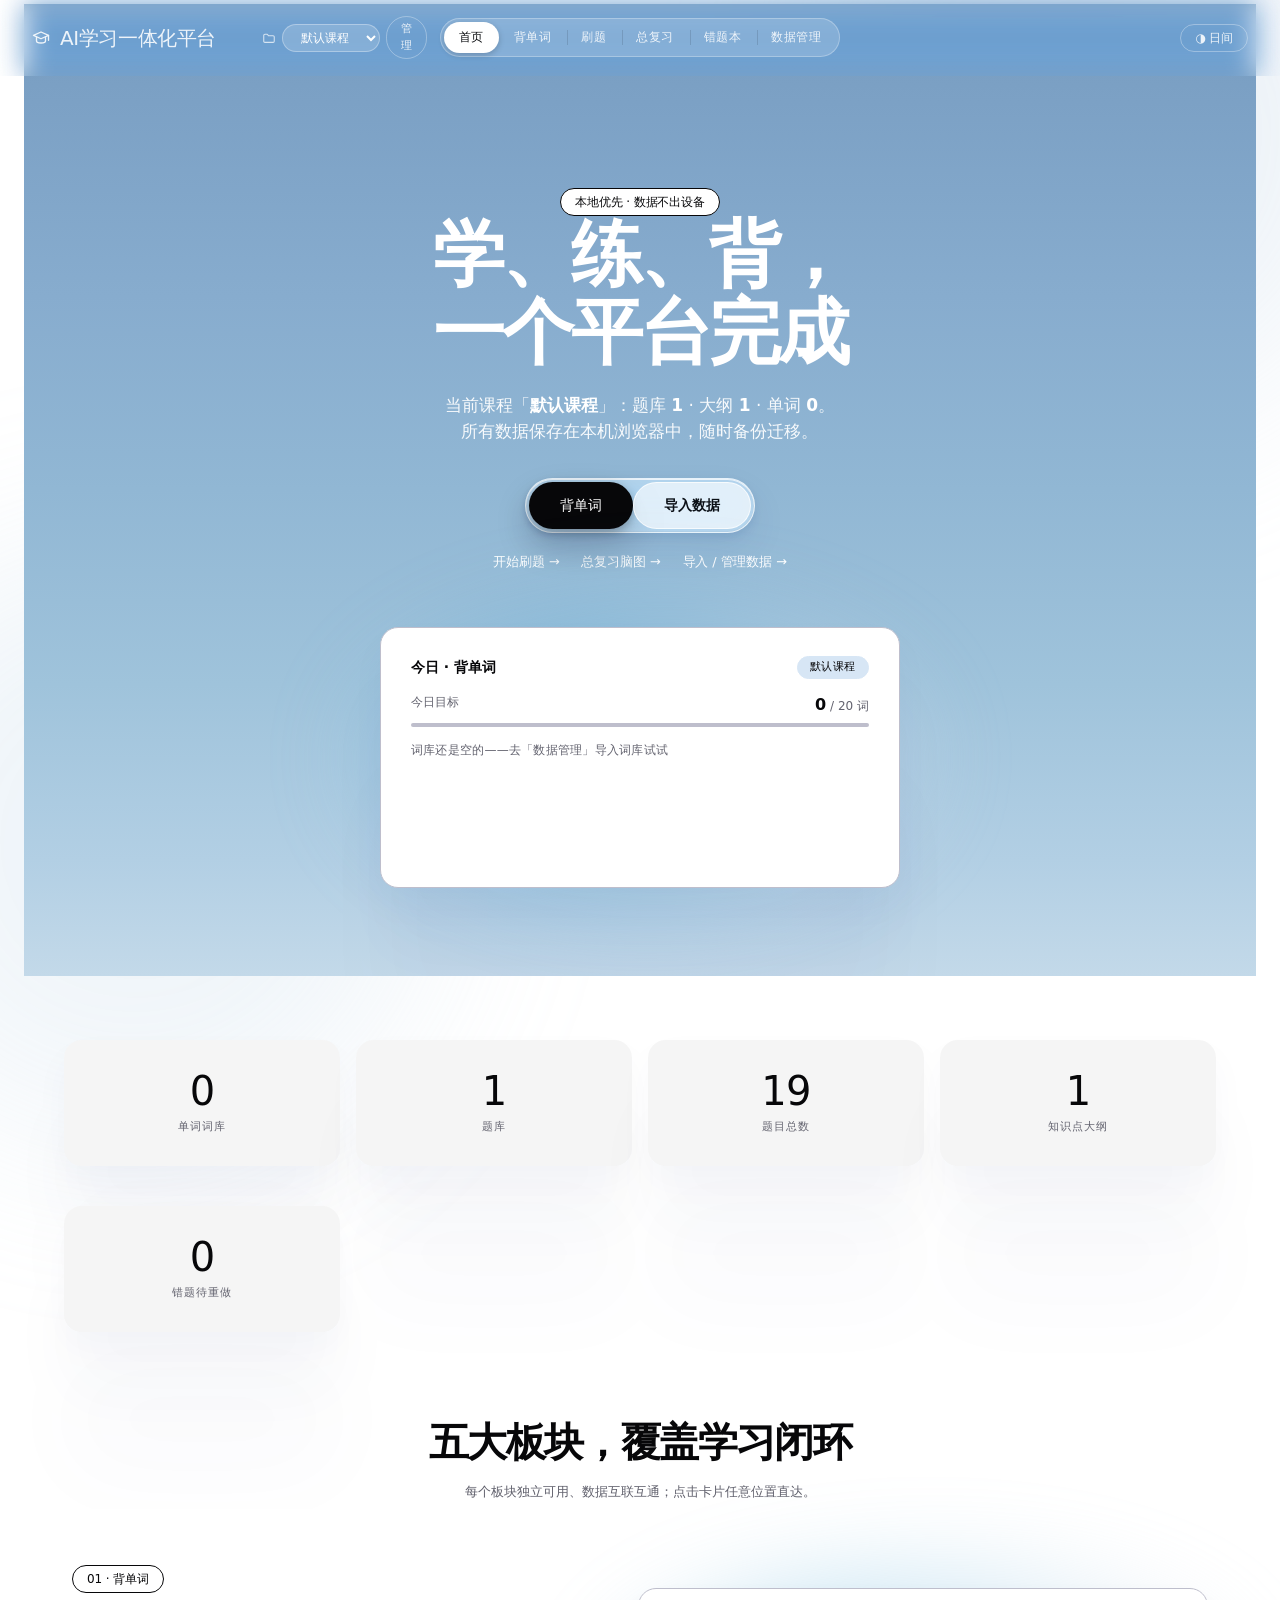
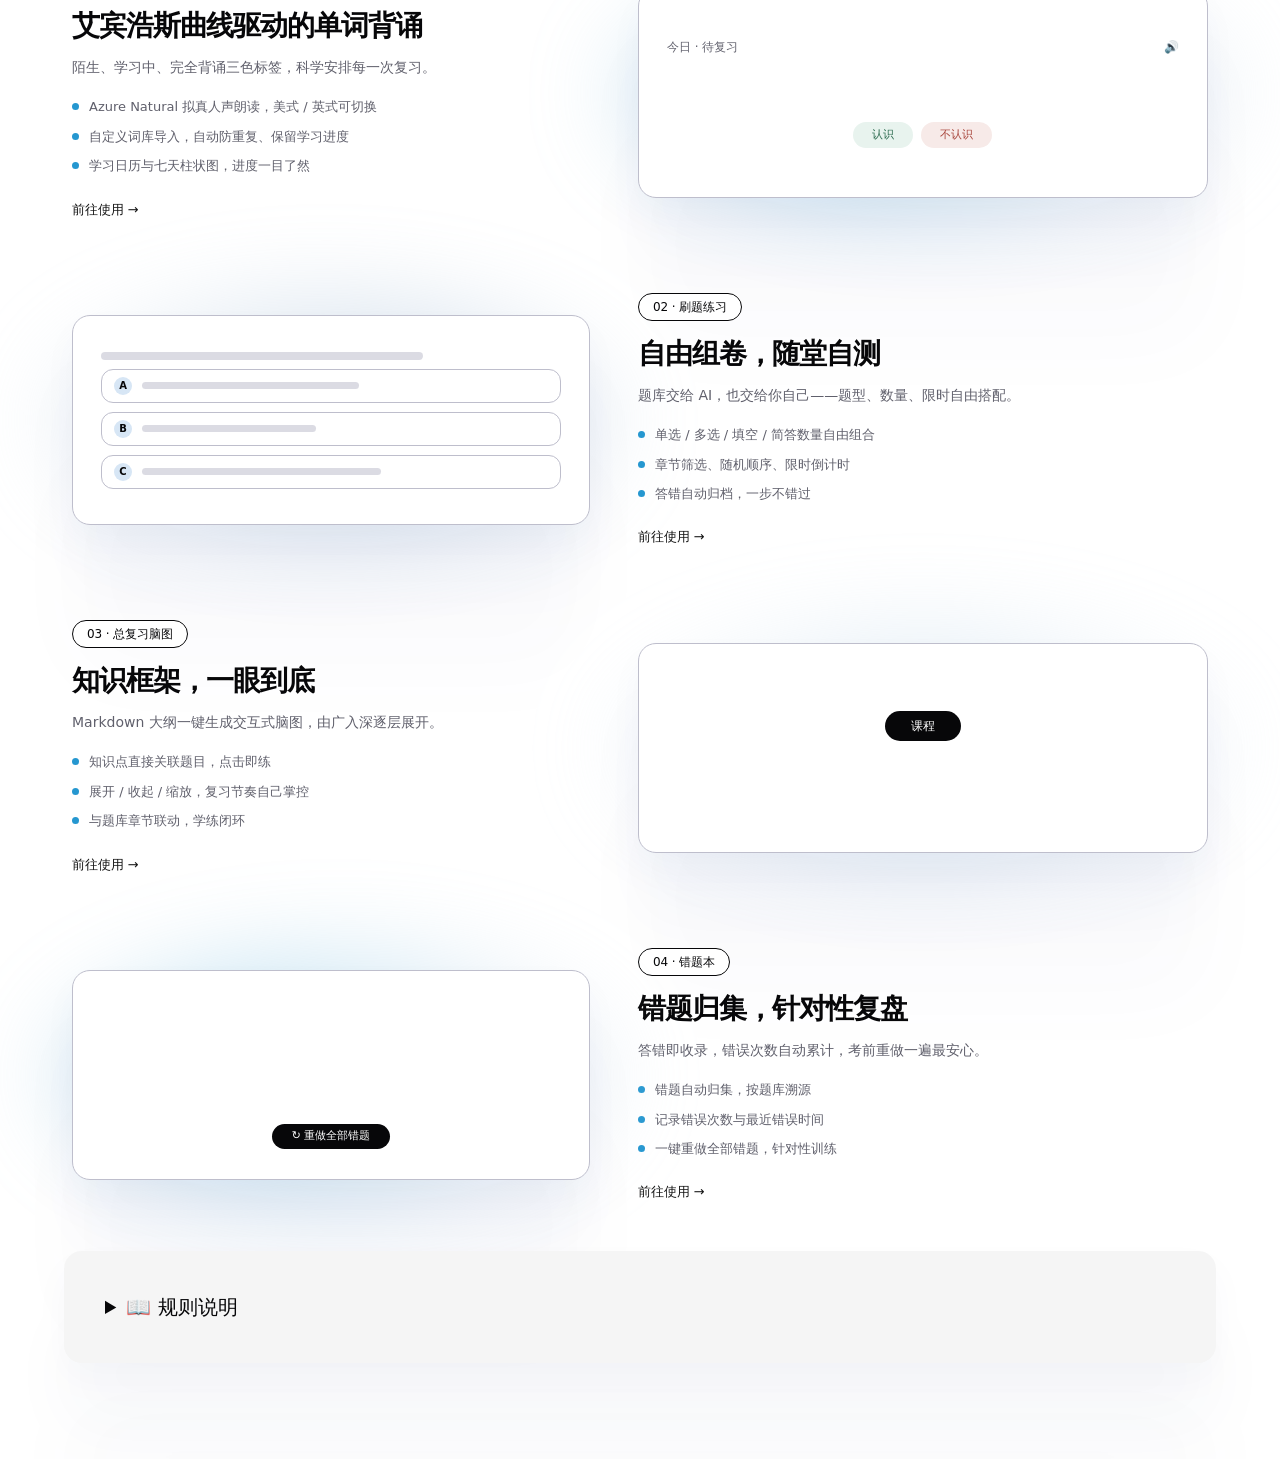
==== commit a281b013: "设计: 首屏全屏蓝 Hero + 顶栏全透明毛玻璃（对齐 Letters 首页样图） - 首页 Hero 改居中单栏：全屏蓝色渐变铺满首屏（含顶栏之下），   标题/说明/CTA 水平居中，白卡片落在" ====
--- a/index.html
+++ b/index.html
@@ -21,14 +21,16 @@
   <span>NOTES → MINDMAP · QUIZ · VOCABULARY</span>
   <span class="a-pill">127.0.0.1:8796</span>
 </div>
-<header class="topbar">
-  <div class="brand">🎓 AI学习一体化平台</div>
-  <div class="folderbar" id="folderbar">
-    <span class="folder-label">📁</span>
-    <select id="folder-select" title="选择课程文件夹，之后刷题/复习/错题本都只使用该文件夹内的数据"></select>
-    <button class="btn ghost sm" id="folder-manage" title="管理课程文件夹">管理</button>
+<header class="topbar" id="topbar">
+  <div class="tb-left">
+    <a class="brand" href="#" data-view="home"><span class="brand-mark" aria-hidden="true"></span>AI学习一体化平台</a>
+    <div class="folderbar" id="folderbar">
+      <span class="folder-label" aria-hidden="true"></span>
+      <select id="folder-select" title="选择课程文件夹，之后刷题/复习/错题本都只使用该文件夹内的数据"></select>
+      <button class="btn ghost sm" id="folder-manage" title="管理课程文件夹">管理</button>
+    </div>
   </div>
-  <nav class="tabs">
+  <nav class="tabs" id="main-tabs">
     <button data-view="home" class="active">首页</button>
     <button data-view="vocab">背单词</button>
     <button data-view="setup">刷题</button>
@@ -36,7 +38,9 @@
     <button data-view="wrongbook">错题本</button>
     <button data-view="data">数据管理</button>
   </nav>
-  <button class="btn ghost sm" id="theme-toggle" title="切换深浅色主题">🌙 夜间</button>
+  <div class="tb-right">
+    <button class="btn ghost sm" id="theme-toggle" title="切换深浅色主题">◐ 夜间</button>
+  </div>
 </header>
 
 <main id="main"></main>
--- a/css/style.css
+++ b/css/style.css
@@ -1,54 +1,113 @@
 /* =========================================================
-   AI学习一体化平台 — Monad 风格
-   editorial tech journal on warm parchment
-   画布：Parchment #f6f3f1（绝不用纯白）
-   标题：衬线体 400 weight，永不加粗
-   UI 全部：等宽字体 + 大写 + 紧字距
-   强调：Lake Blue #2b59d1 仅用于每屏唯一主操作
-   边框：1px Ash #cecac8 发丝线；按钮 100px 药丸、卡片 40px 圆角
+   AI学习一体化平台 — Letters 风格
+   morning clinic under open sky
+   画布：Paper White #ffffff（纯白）
+   标题：几何人文无衬线（Open Runde 风格），大号紧字距 -0.04em
+   主操作：Obsidian #070709 黑药丸 —— 按钮永不用彩色
+   强调：Surgical Blue #2597d0 仅用于图标/进度/波形等 <24px 微图形
+   边框：1px #bebecc 发丝线；按钮 100px 药丸、卡片 18px 圆角
    ========================================================= */
 :root {
-  /* Colors */
-  --color-parchment: #f6f3f1;
-  --color-lake-blue: #2b59d1;
-  --color-periwinkle-mist: #cfdaf5;
-  --color-sky-blue: #a0b5eb;
-  --color-mint: #a7fccd;
-  --color-coral: #ff9473;
-  --color-gold: #ecda98;
-  --color-crimson: #f37a0a;
-  --color-off-black: #242424;
-  --color-ink: #000000;
-  --color-graphite: #4e4d4d;
-  --color-smoke: #797776;
-  --color-ash: #cecac8;
-
-  /* 功能反馈色（暖色调衍生，仅用于对错/警告等语义状态） */
-  --functional-green: #256d3d;
-  --functional-green-bg: #e3f5e8;
-  --functional-red: #b3402a;
-  --functional-red-bg: #f9e7e2;
-
-  /* 色调衍生（深色模式下整体覆写） */
-  --color-lake-fill: #2b59d1;          /* 实心按钮/进度填充用 */
-  --tint-periwinkle: var(--tint-periwinkle);
-  --tint-ash-25: var(--tint-ash-25);
-  --tint-ash-30: var(--tint-ash-30);
-  --tint-ash-35: var(--tint-ash-35);
-  --tint-hover: var(--tint-hover);
-  --tint-coral: var(--tint-coral);
-  --tint-coral-strong: var(--tint-coral-strong);
-  --gold-text: var(--gold-text);
-  --mint-text: var(--mint-text);
-  --coral-text: var(--coral-text);
-  --veil-base: 246, 243, 241;
-  --thumb-bg: var(--thumb-bg);
-
-  /* Typography */
-  --font-mono: 'ABC Diatype Mono', 'JetBrains Mono', 'IBM Plex Mono', 'Space Mono',
-    ui-monospace, 'Cascadia Mono', Consolas, 'Courier New', 'Microsoft YaHei', monospace;
-  --font-serif: 'Untitled Serif', ui-serif, Georgia, Cambria, 'Times New Roman',
-    'STZhongsong', SimSun, serif;
+  color-scheme: light;   /* 原生控件（文件选择器 / 滚动条 / 下拉列表）跟随浅色 */
+  /* Colors — Letters 规范调色板（严格取自 DESIGN.md Tokens） */
+  --color-paper-white: #ffffff;               /* Paper White 画布 */
+  --color-obsidian: #070709;                  /* Obsidian 主文字 / 实心 CTA */
+  --color-ink: #151515;                       /* Ink 标题 / 强分隔线 */
+  --color-charcoal: #60606c;                  /* Charcoal 正文 / 次要文字 */
+  --color-slate: #8b8b8b;                     /* Slate 三级文字 / 占位 / 停用态 */
+  --color-cloud-gray: #f5f5f5;                /* Cloud Gray 次级面 */
+  --color-sky-tint: #d7e6f5;                  /* Sky Tint 淡蓝面 */
+  --color-surgical-blue: #2597d0;             /* Surgical Blue：唯一彩色，仅微图形 */
+  --gradient-sky: linear-gradient(180deg, #779bc1 0%, #9abfda 58%, #cbdcec 100%);
+  /* 首屏全屏蓝（取自 Letters 首页样图实测，非上面的卡片天空渐变）：
+     x=8 采样 0%#769bbf → 30%#87acce → 50%#91b7d4 → 70%#9fc3db → 90%#b3d1e3
+     底部略去饱和，与压在蓝底上的白色卡片形成柔和过渡 */
+  --gradient-hero-full: linear-gradient(180deg,
+      #769bbf 0%, #7ca1c5 10%, #87acce 30%, #91b7d4 50%,
+      #9fc3db 70%, #b2cfe4 88%, #c3d9e9 100%);
+  /* 旧令牌名 → 新调色板（全站组件引用，只在此处映射，一次换肤） */
+  --color-parchment: var(--color-paper-white);
+  --color-off-black: var(--color-obsidian);
+  --color-graphite: var(--color-charcoal);
+
+  /* Surface 五级（取自 tokens.json → surface 组，语义别名便于按层级取用）
+     1 sky-canvas 天空  →  2 paper-canvas 白画布  →  3 cloud-surface 云灰
+     4 sky-tint-surface 淡蓝  →  5 obsidian-surface 反色 */
+  --color-sky-canvas: #779bc1;
+  --color-paper-canvas: #ffffff;
+  --color-cloud-surface: #f5f5f5;
+  --color-sky-tint-surface: #d7e6f5;
+  --color-obsidian-surface: #070709;
+  /* 弱化文字：白画布上 ≥5.6:1（规范 Slate 过浅仅 3.5:1，故文中灰用 Charcoal 系） */
+  --color-smoke: #63636f;
+  --color-ash: #bebecc;                       /* 发丝线（规范：hairline 用 #bebecc）
+
+  /* 功能反馈色：规范要求 99% 单色，故仅保留「绿/红」两个语义必需色相并降饱和为冷调，
+     题型/状态等装饰性分类一律改用灰阶 + Surgical Blue，不再引入橙/金/薄荷等暖色 */
+  --functional-green: #2c6b4f;
+  --functional-green-bg: #e8f3ee;
+  --functional-red: #a8443a;
+  --functional-red-bg: #f7eae8;
+
+  /* 色调衍生（浅色值在此，深色模式在 html.dark 整体覆写）
+     规范禁彩色填充，故所有"彩色面"统一退化为灰阶/Sky Tint，只留 Surgical Blue 作微图形 */
+  --color-lake-fill: var(--color-surgical-blue);  /* 进度条/波形等功能性微图形 */
+  --color-periwinkle-mist: var(--color-sky-tint); /* 旧名 → Sky Tint */
+  --color-sky-blue: var(--color-sky-canvas);      /* 天空系描边 → token surface.sky-canvas #779bc1 */
+  --color-mint: #eef1f4;                          /* 装饰性粉彩 → 冷灰面 */
+  --color-gold: #eef1f4;
+  --color-coral: #eceef2;
+  --color-crimson: #eceef2;
+  --tint-periwinkle: rgba(37, 151, 208, .08);  /* 淡蓝底：例句 / 脑图注 / 拖拽区 */
+  --tint-ash-25: rgba(190, 190, 204, .25);     /* 淡灰底：表头 / 弱提示 */
+  --tint-ash-30: rgba(190, 190, 204, .30);     /* 淡灰底：行内 code / 来源标签 */
+  --tint-ash-35: rgba(190, 190, 204, .35);     /* 淡灰底：页签悬停 */
+  --tint-hover: rgba(7, 7, 9, .06);            /* 描边按钮悬停的加深底 */
+  --tint-coral: rgba(168, 68, 58, .07);         /* 收藏行（语义红，降饱和） */
+  --tint-coral-strong: rgba(168, 68, 58, .14);  /* 收藏词高光 / 填空题徽标 */
+  --gold-text: #3f444d;                       /* 粉彩底上的深字 → 冷灰 */
+  --mint-text: #3f444d;
+  --coral-text: #7a3b33;                      /* 珊瑚底上的深字 → 降饱和红 */
+  --on-functional: #ffffff;                   /* 功能色实心块上的字（深色模式反过来用深字） */
+  /* 永久反色面板：公告条底色恒为 Obsidian，不随主题反转 */
+  --ink-panel-bg: #070709;
+  --ink-panel-fg: #ffffff;
+  --veil-base: 255, 255, 255;
+  --thumb-bg: rgba(7, 7, 9, .08);             /* 滑块 / 占位底色 */
+
+  /* Typography — Open Runde 风格几何人文无衬线（本地回退，免外网字体）
+     规范指定替代：Inter Tight / General Sans / Manrope */
+  --font-sans: 'Manrope', 'Inter Tight', 'Inter', ui-sans-serif, system-ui,
+    -apple-system, 'Segoe UI', 'Microsoft YaHei UI', 'Microsoft YaHei', 'PingFang SC', sans-serif;
+  /* 旧令牌名沿用（mono/serif 全部并入同一无衬线族），一次性完成字体迁移 */
+  --font-mono: var(--font-sans);
+  --font-serif: var(--font-sans);
+
+  /* Type scale — 取自 tokens.json → typography 组（14 级） */
+  --fs-xs: 10px;   /* xs   */
+  --fs-xs2: 11px;  /* xs-2 */
+  --fs-xs3: 12px;  /* xs-3 ~ xs-7 */
+  --fs-sm: 13px;   /* sm   */
+  --fs-sm2: 14px;  /* sm-2 ~ sm-14 */
+  --fs-base: 16px; /* base ~ base-5 */
+  --fs-lg: 17px;   /* lg ~ lg-5 */
+  --fs-lg2: 18px;  /* lg-6 ~ lg-8 */
+  --fs-xl: 20px;   /* xl ~ xl-3 */
+  --fs-2xl: 28px;  /* 2xl ~ 2xl-3 */
+  --fs-4xl: 38px;  /* 4xl（装饰手写体，本平台不使用） */
+  --fs-4xl2: 40px; /* 4xl-2 / 4xl-3 */
+  --fs-4xl3: 44px; /* 4xl-4 / 4xl-5 */
+  --fs-5xl: 80px;  /* 5xl（展示级大标题） */
+
+  /* Letter spacing — 取自 tokens.json typography 各组 letterSpacing */
+  --ls-display: -0.04em;   /* 44px+ 标题（规范强制，Never flatten） */
+  --ls-heading: -0.02em;   /* 20-28px 标题 */
+  --ls-body: -0.01em;      /* 16-18px 正文 */
+  --ls-label: 0.04em;      /* 页签 / 徽标等小写标签 */
+  --ls-tag: 0.05em;        /* 全大写小标签 */
+  --ls-caps: 0.08em;       /* 全大写微型标签（公告条 / 统计标签），大写需更松 */
+  --ls-caps-sm: 0.06em;    /* 全大写小标题（参考答案 / 注释） */
+  --ls-muted: 0.02em;      /* 弱化说明文字，轻微透气 */
 
   /* Spacing */
   --spacing-8: 8px;
@@ -58,187 +117,427 @@
   --spacing-40: 40px;
   --spacing-64: 64px;
 
-  /* Layout */
-  --page-max-width: 1432px;
-  --section-gap: 64px;
+  /* Layout（规范：页面 1200px、区块间距 80-120px、卡片内边距 40-48px） */
+  --page-max-width: 1200px;
+  --section-gap: 80px;
   --card-padding: 40px;
   --element-gap: 16px;
 
-  /* Radius */
-  --radius-cards: 40px;
-  --radius-buttons: 100px;
-  --radius-pills: 9999px;
-  --radius-2xl: 16px;
-
-  /* Shadow（仅悬浮层使用，卡片禁用阴影） */
-  --shadow-md: rgba(0, 0, 0, 0.1) 0px 0px 10px 0px;
+  /* Radius（取自 tokens.json → radius 组）
+     lg 10px / 2xl 18px / 3xl 24px / 3xl-2 32px
+     另按功能语义派生：按钮·标签 100px（= full-3）、输入 12px、图标 8px */
+  --radius-lg: 10px;
+  --radius-cards: 18px;      /* = radius.2xl */
+  --radius-3xl: 24px;
+  --radius-buttons: 100px;   /* = radius.full-3 */
+  --radius-pills: 100px;     /* = radius.full-3 */
+  --radius-inputs: 12px;
+  --radius-icons: 8px;
+  --radius-2xl: 12px;
+  --radius-hero: 32px;
+
+  /* Shadow（全部取自 tokens.json → shadow 组，不自造） */
+  --shadow-subtle: rgba(228, 229, 231, .24) 0 1px 2px 0;          /* shadow.subtle — 上传拖拽区 */
+  --shadow-subtle-2: rgba(36, 36, 40, .10) 0 1px 2px 0,
+                     rgba(36, 36, 40, .09) 0 3px 3px 0,
+                     rgba(36, 36, 40, .05) 0 6px 4px 0,
+                     rgba(36, 36, 40, .01) 0 11px 4px 0;          /* shadow.subtle-2 */
+  --shadow-pill: var(--shadow-subtle-2);                          /* 药丸主按钮 = subtle-2 */
+  --shadow-subtle-3: rgba(23, 107, 197, .08) 0 1px 1px 0,
+                     rgba(23, 107, 197, .07) 0 3px 3px 0;         /* shadow.subtle-3 — 蓝色强调元素 */
+  --shadow-xl: rgba(16, 55, 132, .03) 0 17px 37px 0,
+               rgba(16, 55, 132, .03) 0 67px 67px 0,
+               rgba(16, 55, 132, .02) 0 150px 90px 0;              /* shadow.xl — 功能卡 */
+  --shadow-md: var(--shadow-subtle-3);                             /* 中型浮起 → 蓝色微阴影 */
+
+  /* ---------- 液态玻璃（Liquid Glass）----------
+     范围收窄：经演示视频核对，Letters 官网仅 Hero 天空渐变区使用玻璃质感
+     （顶栏为纯白不透明、按钮为实心胶囊）。故此组令牌只服务于 .hero2-* 区域。
+     三个要素：① 半透明填充 ② backdrop-filter 模糊 ③ 1px 高光内描边。 */
+  --glass-fill: rgba(255, 255, 255, .38);          /* Hero 玻璃填充 */
+  --glass-line: rgba(255, 255, 255, .70);          /* 玻璃边缘（亮线） */
+  --glass-inset: inset 0 1px 0 rgba(255, 255, 255, .72),
+                 inset 0 -1px 0 rgba(148, 163, 184, .10);
+
+  /* ---------- 面（Surface）——取自演示视频 + 首页样图实测 ----------
+     视频证据：页面底 = Paper White #ffffff；卡片底 = Cloud Gray #f5f5f5；
+     次级容器 = #fafafa；顶栏 = 全透明玻璃（样图 y=0..140 无任何色带边界）。 */
+  --card-solid: var(--color-cloud-gray);      /* 卡片 / 连体组 / 按钮的面 */
+  /* 顶栏：全透明 + 一点毛玻璃（仅首页首屏，浮在全屏蓝 Hero 上）。
+     非首页为白底画布，用近白底把导航与内容分开。 */
+  --topbar-bg: rgba(255, 255, 255, .82);      /* 顶栏（非首页：近白底） */
+  --topbar-blur: blur(14px) saturate(1.35);   /* 顶栏毛玻璃（"一点"，不喧宾夺主） */
+  --topbar-bg-compact: rgba(255, 255, 255, .92); /* 顶栏（滚动后：加实白底便于阅读） */
+  --topbar-bg-home: transparent;              /* 顶栏（首页首屏：完全透明） */
+  --surface-subtle: #fafafa;                  /* 次级容器：包裹一组卡片 */
+  /* 首屏导航占位高度 = 公告条(44) + 顶栏(72) + 平台容器上边距(40)，
+     用于 Hero 负上边距把整块蓝色提到页面顶端、盖过公告条与顶栏。 */
+  --nav-stack: 156px;
+
+  /* 背单词：自评后答案区 / 例句目标词高亮（浅色值，深色模式在下文覆写）
+     规范禁金黄，改用 Sky Tint 系 */
+  --v-answer-bg: #eef6fc;
+  --v-answer-line: #bcd9ec;
+  --v-hl-bg: #d7e6f5;
+  --v-hl-text: #14506e;
 }
 * { box-sizing: border-box; }
 html, body { margin: 0; }
+html { overflow-x: clip; }   /* Hero 通栏 breakout 不产生横向滚动条（clip 不破坏 sticky） */
 body {
   font-family: var(--font-mono);
   background: var(--color-parchment);
   color: var(--color-off-black);
-  font-size: 15px;
-  line-height: 1.65;
+  font-size: 16px;
+  line-height: 1.5;
 }
 h1, h2, h3, h4 {
   font-family: var(--font-serif);
-  font-weight: 400;
-  letter-spacing: -0.02em;
+  font-weight: 600;              /* 规范：标题 weight 600（原 400 衬线） */
+  letter-spacing: var(--ls-display);       /* 规范：大标题 -0.04em 紧字距 */
 }
 ::selection { background: var(--color-periwinkle-mist); color: var(--color-off-black); }
 
-/* ---------- 装饰性渐变光晕（Coral → Sky Blue，重度模糊，垫在内容后） ---------- */
+/* ---------- 天空色氛围光晕（规范：唯一的氛围色是天空渐变，其余保持白/云灰） ---------- */
 .wash {
   position: fixed;
   width: 620px; height: 620px;
   border-radius: 50%;
   filter: blur(90px);
-  opacity: .5;
+  opacity: .34;
   pointer-events: none;
   z-index: 0;
 }
 .wash-a {
   top: -180px; right: -120px;
-  background: radial-gradient(circle at 30% 30%, rgba(255, 148, 115, .8), rgba(160, 181, 235, .8) 70%);
+  background: radial-gradient(circle at 30% 30%, rgba(119, 155, 193, .7), rgba(203, 220, 236, .7) 70%);
 }
 .wash-b {
   bottom: -260px; left: -180px;
-  background: radial-gradient(circle at 60% 40%, rgba(167, 252, 205, .65), rgba(160, 181, 235, .6) 75%);
+  background: radial-gradient(circle at 60% 40%, rgba(154, 191, 218, .6), rgba(203, 220, 236, .55) 75%);
 }
 main, .topbar, #toast-box { position: relative; z-index: 1; }
+
+/* 首页：透明顶栏浮在全屏蓝 Hero 上，文字/图标转为白色才可读 */
+body.view-home .topbar { color: #ffffff; background: var(--topbar-bg-home); }
+body.view-home .topbar .brand,
+body.view-home .topbar .tabs button { color: rgba(255, 255, 255, .88); }
+body.view-home .topbar .tabs button:hover { color: #ffffff; background: rgba(255, 255, 255, .16); }
+body.view-home .topbar .tabs button.active { background: #ffffff; color: #0d0f12; }
+body.view-home .topbar .brand-mark { border-color: rgba(255, 255, 255, .8); }
+body.view-home .topbar .folder-label { color: rgba(255, 255, 255, .72); }
+body.view-home .topbar .folderbar select {
+  background: rgba(255, 255, 255, .16); color: #ffffff; border-color: rgba(255, 255, 255, .32);
+}
+body.view-home .topbar .btn.ghost { color: rgba(255, 255, 255, .88); border-color: rgba(255, 255, 255, .32); }
+body.view-home .topbar .btn.ghost:hover { color: #ffffff; background: rgba(255, 255, 255, .16); }
+/* 首页导航：蓝底上改用玻璃胶囊，白底换成半透明白，避免浅色块割裂蓝色 */
+body.view-home .topbar .tabs {
+  background: rgba(255, 255, 255, .16);
+  border-color: rgba(255, 255, 255, .28);
+  box-shadow: none;
+  -webkit-backdrop-filter: blur(10px); backdrop-filter: blur(10px);
+}
+/* 滚动离开首屏后，顶栏恢复常规配色（此时背后已是白色画布） */
+body.view-home .topbar.is-compact { color: inherit; background: var(--topbar-bg-compact); }
+body.view-home .topbar.is-compact .brand,
+body.view-home .topbar.is-compact .tabs button { color: var(--color-charcoal); }
+body.view-home .topbar.is-compact .brand { color: var(--color-ink); }
+body.view-home .topbar.is-compact .tabs button.active { background: var(--color-obsidian); color: #ffffff; }
+body.view-home .topbar.is-compact .folderbar select {
+  background: var(--card-solid); color: inherit; border-color: var(--color-ash);
+}
+body.view-home .topbar.is-compact .btn.ghost { color: var(--color-charcoal); border-color: var(--color-ash); }
+body.view-home .topbar.is-compact .tabs {
+  background: var(--card-solid); border-color: var(--color-ash); box-shadow: var(--shadow-subtle-2);
+  -webkit-backdrop-filter: none; backdrop-filter: none;
+}
+
+/* 深色模式：首页顶栏文字仍为白色（蓝底不变），滚动后随深色主题 */
+html.dark body.view-home .topbar.is-compact .brand { color: var(--color-paper-white); }
+html.dark body.view-home .topbar.is-compact .tabs button { color: var(--color-charcoal); }
+html.dark body.view-home .topbar.is-compact .tabs button.active { background: #f0f2f5; color: #0d0f12; }
 
 /* ---------- 顶部公告条（Ink 黑） ---------- */
 .announce {
   display: flex; align-items: center; gap: 16px;
-  background: var(--color-ink); color: var(--color-parchment);
-  font-size: 12px; letter-spacing: .08em; text-transform: uppercase;
+  background: var(--ink-panel-bg); color: var(--ink-panel-fg);
+  font-size: 12px; letter-spacing: var(--ls-caps); text-transform: uppercase;
   padding: 10px 28px;
   border-bottom: 1px solid var(--color-ash);
 }
+/* 首页：黑色公告条让位给全屏蓝 Hero（首屏从最顶端就是蓝色，与样图一致） */
+body.view-home .announce { display: none; }
+body.view-home { --nav-stack: 112px; }   /* 只剩顶栏(72) + 容器上边距(40) */
 .announce .a-spacer { flex: 1; }
 .announce .a-pill {
-  border: 1px solid rgba(246, 243, 241, .6); border-radius: 9999px;
-  padding: 2px 12px; font-size: 11px; color: var(--color-parchment);
+  border: 1px solid rgba(255, 255, 255, .6); border-radius: 9999px;
+  padding: 2px 12px; font-size: 11px; color: inherit;
   text-decoration: none; white-space: nowrap;
 }
 
-button { font-family: inherit; }
-
-/* ---------- 顶栏导航 ---------- */
+/* 按钮不继承 body 的文字色，必须显式 inherit；否则深色下会退回浏览器默认的黑字 */
+button { font-family: inherit; color: inherit; }
+
+/* ---------- 顶栏导航（三栏对称：品牌左 / 导航绝对居中 / 操作右） ----------
+   背景全透明（样图实测无任何色带遮罩），仅保留"一点"毛玻璃让下方内容虚化过渡。 */
 .topbar {
   position: sticky; top: 0; z-index: 40;
-  display: flex; align-items: center; gap: 24px; flex-wrap: wrap;
+  display: grid;
+  grid-template-columns: 1fr auto 1fr;   /* 两侧等宽弹性，导航真正居中 */
+  align-items: center;
+  column-gap: 24px;
   padding: 16px 32px;
-  background: rgba(246, 243, 241, .78);
-  backdrop-filter: blur(16px) saturate(1.25);
-  -webkit-backdrop-filter: blur(16px) saturate(1.25);
-  border-bottom: 1px solid var(--color-ash);
+  background: var(--topbar-bg);
+  -webkit-backdrop-filter: var(--topbar-blur);
+  backdrop-filter: var(--topbar-blur);
+  border-bottom: 1px solid transparent;   /* 未滚动不显边，避免在纯蓝上多一条线 */
+  transition: padding .28s cubic-bezier(.22, .9, .3, 1),
+              column-gap .28s cubic-bezier(.22, .9,.3, 1),
+              background .28s, box-shadow .28s, border-color .28s;
+}
+.tb-left { display: flex; align-items: center; gap: 24px; min-width: 0; }
+.tb-right { display: flex; align-items: center; justify-content: flex-end; gap: 8px; }
+
+/* 下滑收缩：间距收紧、内边距变小、导航紧凑，但始终维持居中 */
+.topbar.is-compact {
+  padding: 7px 32px;
+  column-gap: 12px;
+  background: var(--topbar-bg-compact);
+  border-bottom-color: var(--color-ash);  /* 滚动后才收出发丝线 */
+  box-shadow: rgba(16, 55, 132, .05) 0 6px 20px 0;
+}
+.topbar.is-compact .tb-left { gap: 12px; }
+.topbar.is-compact .brand { font-size: 17px; }
+.topbar.is-compact .brand-mark { width: 15px; height: 15px; }
+.topbar.is-compact .tabs { gap: 2px; }
+.topbar.is-compact .tabs button { padding: 4px 11px; }
+.topbar.is-compact .folderbar select { max-width: 140px; padding: 3px 11px; }
+.topbar.is-compact .folderbar .btn { padding: 2px 11px; }
+.topbar.is-compact .btn.sm { padding: 2px 11px; }
+.topbar.is-compact .announce { display: none; }
+.brand, .brand-mark, .tabs button, .folderbar select, .folderbar .btn {
+  transition: font-size .28s cubic-bezier(.22, .9, .3, 1),
+              padding .28s cubic-bezier(.22, .9, .3, 1),
+              width .28s, height .28s, gap .28s;
 }
 .brand {
   font-family: var(--font-serif);
-  font-weight: 400; font-size: 20px; letter-spacing: -0.02em;
+  font-weight: 400; font-size: 20px; letter-spacing: var(--ls-heading);
   white-space: nowrap;
   display: inline-flex; align-items: center; gap: 10px;
+  color: inherit; text-decoration: none;
+}
+/* 单色标识：纯 CSS 绘制的学位帽轮廓，避免 emoji 自带彩色破坏单色体系 */
+.brand-mark {
+  width: 18px; height: 18px; flex: 0 0 auto;
+  background: currentColor;
+  -webkit-mask: var(--icon-graduation) center / contain no-repeat;
+  mask: var(--icon-graduation) center / contain no-repeat;
+}
+:root {
+  --icon-graduation: url("data:image/svg+xml;utf8,<svg xmlns='http://www.w3.org/2000/svg' viewBox='0 0 24 24' fill='none' stroke='black' stroke-width='1.8' stroke-linecap='round' stroke-linejoin='round'><path d='M2 8.5 12 4l10 4.5-10 4.5z'/><path d='M6 10.8V16c0 1.4 2.7 2.6 6 2.6s6-1.2 6-2.6v-5.2'/><path d='M22 8.5V15'/></svg>");
+  --icon-folder: url("data:image/svg+xml;utf8,<svg xmlns='http://www.w3.org/2000/svg' viewBox='0 0 24 24' fill='none' stroke='black' stroke-width='1.8' stroke-linecap='round' stroke-linejoin='round'><path d='M3 7.5A2 2 0 0 1 5 5.5h4l2 2.5h8a2 2 0 0 1 2 2v7.5a2 2 0 0 1-2 2H5a2 2 0 0 1-2-2z'/></svg>");
 }
 /* 圆形点标（wordmark + dot mark） */
 .brand::after {
   content: ''; width: 12px; height: 12px; border-radius: 9999px;
   background: var(--color-lake-blue); display: inline-block;
 }
-.tabs { display: flex; gap: 4px; flex-wrap: wrap; }
+/* 导航 = 连体组（同级按钮融合为一整块：白底 + 选中段黑胶囊） */
+.tabs {
+  display: inline-flex; align-items: stretch; gap: 0;
+  justify-self: center;
+  padding: 3px; border-radius: var(--radius-buttons);
+  background: var(--card-solid);
+  border: 1px solid var(--color-ash);
+  box-shadow: var(--shadow-subtle-2);
+}
 .tabs button {
+  position: relative;
   border: 1px solid transparent; background: transparent; color: var(--color-graphite);
   padding: 6px 14px; border-radius: var(--radius-buttons); cursor: pointer;
-  font-size: 12px; text-transform: uppercase; letter-spacing: .04em;
-  transition: .15s; line-height: 1.4;
-}
-.tabs button:hover { color: var(--color-off-black); background: var(--tint-ash-35); }
+  font-size: 12px; text-transform: uppercase; letter-spacing: var(--ls-label);
+  transition: .18s; line-height: 1.4;
+}
+.tabs button:hover { color: var(--color-off-black); background: var(--color-cloud-gray); }
 .tabs button.active {
-  background: var(--color-off-black); color: var(--color-parchment);
-  border-color: var(--color-off-black);
-}
-
-main { max-width: 1160px; margin: 40px auto 96px; padding: 0 24px; }
+  background: var(--color-obsidian); color: #ffffff;
+  border-color: transparent;
+  box-shadow: rgba(7, 7, 9, .20) 0 2px 6px 0;
+}
+.tabs button.active:hover { background: #1c1c22; }
+/* 段间分隔线：仅未选中的相邻项之间显示 */
+.tabs button + button::after {
+  content: ''; position: absolute; left: 0; top: 24%; bottom: 24%;
+  width: 1px; background: rgba(7, 7, 9, .12); pointer-events: none;
+  transition: opacity .18s;
+}
+.tabs button:hover::after,
+.tabs button.active::after,
+.tabs button:hover + button::after,
+.tabs button.active + button::after { opacity: 0; }
+
+/* 卡片之间的分组容器：浅灰底把一组卡片收拢成一块（视频用法） */
+.surface-group {
+  background: var(--surface-subtle);
+  border-radius: var(--radius-hero);
+  padding: 24px;
+  margin-bottom: 24px;
+}
+main { max-width: 1200px; margin: 40px auto 96px; padding: 0 24px; }
 .page-title { font-size: 40px; margin: 8px 0 16px; line-height: 1.2; }
 .page-sub { margin: -8px 0 24px; }
 
-/* ---------- 卡片 ---------- */
+/* ---------- 卡片（Cloud Gray 浅灰面，无边框，靠面色区分层级） ----------
+   实测演示视频：卡片底色 #f5f5f5（= token color.cloud-gray），不画发丝边。 */
 .card {
-  background: var(--color-parchment);
-  border: 1px solid var(--color-ash);
+  background: var(--card-solid);
+  border: 1px solid transparent;
   border-radius: var(--radius-cards);
-  padding: 32px;
+  padding: 40px;                 /* 规范：卡片内边距 40-48px */
   margin-bottom: 24px;
-}
-.card-title { margin: 0 0 16px; font-size: 24px; line-height: 1.2; }
-.muted { color: var(--color-smoke); font-size: 12px; letter-spacing: .02em; }
-
-/* ---------- 按钮（药丸） ---------- */
+  box-shadow: var(--shadow-xl);
+}
+/* 嵌在浅灰卡内的白面块（次级容器 / 卡内浮层） */
+.card .card, .surface-white {
+  background: var(--color-paper-white);
+  border-color: transparent;
+}
+.card-title { margin: 0 0 16px; font-size: 28px; line-height: 1.2; }
+.muted { color: var(--color-smoke); font-size: 12px; letter-spacing: var(--ls-muted); }
+
+/* ---------- 按钮（药丸；常规区=实心白胶囊，主操作=Obsidian 黑胶囊） ----------
+   实测演示视频：主操作（Hero CTA / 顶栏注册）一律为纯黑胶囊 #070709 + 白字；
+   卡内按钮与标签为白色实心胶囊 + 投影。蓝色只用于图标/文字/进度条，不做按钮填充。
+   液态玻璃仅保留在天空渐变 Hero 区（见文末 .hero2-*），常规白底上改用实心面。 */
 .btn {
   display: inline-flex; align-items: center; justify-content: center; gap: 8px;
-  border: 1px solid var(--color-off-black); background: transparent; color: var(--color-off-black);
-  border-radius: var(--radius-buttons); padding: 9px 22px; font-size: 13px;
-  text-transform: uppercase; letter-spacing: .05em;
-  cursor: pointer; transition: .15s; user-select: none; line-height: 1.5;
+  position: relative; isolation: isolate;
+  border: 1px solid var(--color-ash);
+  color: var(--color-off-black);
+  background: var(--card-solid);
+  border-radius: var(--radius-buttons); padding: 9px 24px; font-size: 13px;
+  font-weight: 500; letter-spacing: var(--ls-body);
+  cursor: pointer; transition: transform .18s, background .18s, border-color .18s, box-shadow .18s;
+  user-select: none; line-height: 1.5;
   text-decoration: none;
-}
-.btn:hover { background: var(--tint-hover); }
-.btn.primary { background: var(--color-lake-fill); border-color: var(--color-lake-fill); color: #fff; }
-.btn.primary:hover { background: var(--color-lake-fill-hover, #2349b8); }
-/* 屏内次要实心按钮（Off-Black）：通过 .secondary 指定，避免分散 Lake Blue */
-.btn.secondary { background: var(--color-off-black); border-color: var(--color-off-black); color: var(--color-parchment); }
-.btn.secondary:hover { background: #3a3a3a; }
-.btn.ghost { border-color: var(--color-ash); background: transparent; color: var(--color-graphite); }
-.btn.ghost:hover { border-color: var(--color-off-black); color: var(--color-off-black); background: transparent; }
-.btn.danger { background: var(--functional-red); border-color: var(--functional-red); color: #fff; }
-.btn.danger-text { color: var(--functional-red); border-color: transparent; background: transparent; }
-.btn.danger-text:hover { border-color: var(--functional-red); }
+  box-shadow: var(--shadow-subtle-2);
+}
+.btn:hover {
+  background: var(--color-paper-white);
+  border-color: var(--color-slate);
+  transform: translateY(-1px);
+  box-shadow: var(--shadow-md);
+}
+.btn:active { transform: translateY(0) scale(.985); }
+.btn:disabled { opacity: .4; cursor: not-allowed; transform: none; }
+
+/* 主操作 = Obsidian 纯黑胶囊（演示视频 Hero CTA / 顶栏注册按钮的唯一形态） */
+.btn.primary {
+  background: var(--color-obsidian);
+  border-color: var(--color-obsidian);
+  color: #ffffff;
+  box-shadow: rgba(7, 7, 9, .22) 0 2px 6px 0, rgba(7, 7, 9, .14) 0 12px 28px 0;
+}
+.btn.primary:hover {
+  background: #1c1c22;
+  border-color: #1c1c22;
+  color: #ffffff;
+  box-shadow: rgba(7, 7, 9, .28) 0 3px 8px 0, rgba(7, 7, 9, .18) 0 18px 40px 0;
+}
+/* 次要操作 = 浅灰实心胶囊（Cloud Gray 面，压在白卡上形成层级） */
+.btn.secondary {
+  background: var(--color-cloud-gray);
+  border-color: transparent;
+  color: var(--color-ink);
+  box-shadow: none;
+}
+.btn.secondary:hover { background: var(--color-sky-tint); border-color: transparent; color: var(--color-off-black); box-shadow: none; }
+
+.btn.ghost { border-color: transparent; background: transparent; color: var(--color-charcoal); box-shadow: none; }
+.btn.ghost:hover { border-color: transparent; color: var(--color-obsidian); background: var(--color-cloud-gray); box-shadow: none; }
+.btn.danger { background: var(--functional-red); border-color: var(--functional-red); color: var(--on-functional); }
+.btn.danger-text { color: var(--functional-red); border-color: transparent; background: transparent; box-shadow: none; }
+.btn.danger-text::before { display: none; }
+.btn.danger-text:hover { border-color: var(--functional-red); background: transparent; }
 .btn.sm { padding: 4px 14px; font-size: 12px; }
 .btn.lg { padding: 12px 30px; font-size: 14px; }
-.btn:disabled { opacity: .4; cursor: not-allowed; }
+
+/* ---------- 连体组：同级相邻按钮融合为一整块 ----------
+   实测演示视频：Segmented 是「白色实心底 + 选中段反色」，不是毛玻璃。
+   机制：外层容器做面底 + 分隔线；内层按钮透明化，视觉上连成一体。 */
+.glass-group {
+  display: inline-flex; align-items: stretch; gap: 0;
+  padding: 3px; border-radius: var(--radius-buttons);
+  background: var(--card-solid);
+  border: 1px solid var(--color-ash);
+  box-shadow: var(--shadow-subtle-2);
+}
+/* 组内按钮：去掉各自面色，仅保留文字/选中态 */
+.glass-group > .btn {
+  background: transparent; border-color: transparent; box-shadow: none;
+  border-radius: var(--radius-pills);
+}
+.glass-group > .btn:hover { background: var(--color-cloud-gray); transform: none; box-shadow: none; }
+.glass-group > .btn.active,
+.glass-group > .btn.is-on {
+  background: var(--color-obsidian); color: #ffffff;
+  box-shadow: rgba(7, 7, 9, .20) 0 2px 6px 0;
+}
+.glass-group > .btn.active:hover { background: #1c1c22; }
+/* 段间分隔线（仅相邻未选中项之间显示，选中项两侧不画） */
+.glass-group > .btn + .btn::after {
+  content: ''; position: absolute; left: 0; top: 22%; bottom: 22%;
+  width: 1px; background: var(--color-ash); pointer-events: none;
+}
+.glass-group > .btn:hover::after,
+.glass-group > .btn.active::after,
+.glass-group > .btn:hover + .btn::after,
+.glass-group > .btn.active + .btn::after { opacity: 0; }
 .link {
   background: none; border: 0; color: var(--color-lake-blue);
   cursor: pointer; text-decoration: underline; padding: 0; font-size: inherit;
 }
 
 /* ---------- 表单 ---------- */
-label.field { display: flex; flex-direction: column; gap: 6px; font-size: 12px; color: var(--color-smoke); text-transform: uppercase; letter-spacing: .05em; }
+label.field { display: flex; flex-direction: column; gap: 6px; font-size: 12px; color: var(--color-smoke); text-transform: uppercase; letter-spacing: var(--ls-tag); }
 select, input[type="number"], input[type="text"], input[type="password"], textarea {
   border: 1px solid var(--color-ash); border-radius: var(--radius-2xl); padding: 9px 16px;
   font-size: 14px; font-family: inherit; background: transparent; color: var(--color-off-black); outline: none;
   text-transform: none; letter-spacing: 0;
 }
 select:focus, input:focus, textarea:focus { border-color: var(--color-lake-blue); }
-textarea { width: 100%; resize: vertical; line-height: 1.7; }
+textarea { width: 100%; resize: vertical; line-height: 1.49; }
 .form-grid { display: grid; grid-template-columns: repeat(4, 1fr); gap: 16px; }
 .row { display: flex; gap: 12px; flex-wrap: wrap; align-items: center; margin-top: 16px; }
 
-/* ---------- 徽标（胶囊 + 发丝边） ---------- */
+/* ---------- 徽标（胶囊 + 发丝边） ----------
+   规范：99% 单色、标签不用彩色填充。题型区分靠「灰阶深浅 + 描边」，
+   仅单选保留 Sky Tint 面（最常用题型）作轻微层级提示 */
 .badge {
-  display: inline-block; padding: 2px 12px; border-radius: var(--radius-pills);
-  font-size: 11px; line-height: 1.8; white-space: nowrap;
-  text-transform: uppercase; letter-spacing: .05em;
-  border: 1px solid var(--color-ash); background: transparent; color: var(--color-graphite);
-}
-.b-single { background: var(--color-periwinkle-mist); border-color: var(--color-periwinkle-mist); color: var(--color-lake-blue); }
-.b-multi { background: var(--color-gold); border-color: var(--color-gold); color: var(--gold-text); }
-.b-fill { background: #fbe0d6; border-color: #fbe0d6; color: var(--coral-text); }
-.b-short { background: var(--color-mint); border-color: var(--color-mint); color: var(--mint-text); }
+  display: inline-block; padding: 3px 12px; border-radius: var(--radius-pills);
+  font-size: 11px; line-height: 1.7; white-space: nowrap;
+  font-weight: 500; letter-spacing: var(--ls-body);
+  border: 1px solid var(--color-ash); background: transparent; color: var(--color-charcoal);
+}
+.b-single { background: var(--color-sky-tint); border-color: var(--color-sky-tint); color: var(--color-charcoal); }
+.b-multi  { background: var(--color-cloud-gray); border-color: var(--color-ash); color: var(--color-charcoal); }
+.b-fill   { background: var(--tint-ash-30); border-color: var(--color-ash); color: var(--color-charcoal); }
+.b-short  { background: transparent; border-color: var(--color-charcoal); color: var(--color-charcoal); }
 
 /* ---------- 首页 ---------- */
 .hero { text-align: center; padding: 64px 40px; position: relative; overflow: hidden; }
-.hero h1 { margin: 0 0 16px; font-size: clamp(40px, 5.5vw, 68px); line-height: 1.15; }
-.hero p { color: var(--color-graphite); margin: 0 auto 28px; max-width: 720px; font-size: 15px; }
+.hero h1 { margin: 0 0 16px; font-size: clamp(40px, 5.5vw, 80px); line-height: 1.1; }
+.hero p { color: var(--color-graphite); margin: 0 auto 28px; max-width: 720px; font-size: 16px; }
 .hero-actions { display: flex; gap: 16px; flex-wrap: wrap; justify-content: center; }
 .stat-grid { display: grid; grid-template-columns: repeat(4, 1fr); gap: 16px; margin-bottom: 24px; }
 .stat { text-align: center; padding: 28px 20px; cursor: pointer; }
 .stat b {
   display: block; font-size: 40px; color: var(--color-off-black);
-  font-family: var(--font-serif); font-weight: 400; letter-spacing: -0.02em; line-height: 1.1;
-}
-.stat span { color: var(--color-smoke); font-size: 11px; text-transform: uppercase; letter-spacing: .08em; }
+  font-family: var(--font-serif); font-weight: 400; letter-spacing: var(--ls-heading); line-height: 1.1;
+}
+.stat span { color: var(--color-smoke); font-size: 11px; text-transform: uppercase; letter-spacing: var(--ls-caps); }
 .stat.warnstat b { color: var(--functional-red); }
 .help summary { cursor: pointer; font-size: 20px; }
 .help ul { margin: 16px 0 0; padding-left: 20px; }
@@ -261,7 +560,7 @@
 .stepper button:disabled { opacity: .35; cursor: not-allowed; }
 .stepper b { min-width: 26px; text-align: center; font-size: 16px; }
 .su-total { margin: 16px 0 16px; font-size: 14px; }
-.su-total b { color: var(--color-lake-blue); font-size: 22px; font-family: var(--font-serif); font-weight: 400; }
+.su-total b { color: var(--color-lake-blue); font-size: 20px; font-family: var(--font-serif); font-weight: 400; }
 
 /* ---------- 答题 ---------- */
 .runner-top { display: flex; align-items: center; gap: 18px; padding: 14px 24px; }
@@ -277,28 +576,29 @@
 .pbar { height: 4px; background: var(--color-ash); border-radius: 9999px; overflow: hidden; margin-bottom: 20px; }
 .pbar i {
   display: block; height: 100%; width: 0;
-  background: var(--color-off-black);
+  background: var(--color-surgical-blue);   /* 规范：进度/波形=微图形蓝的唯一功能性用法 */
   border-radius: 9999px; transition: width .3s;
 }
 .qcard { min-height: 320px; }
 .q-meta { display: flex; align-items: center; gap: 10px; margin-bottom: 12px; flex-wrap: wrap; }
 .q-chapter, .q-hinted {
-  font-size: 11px; color: var(--color-graphite); text-transform: uppercase; letter-spacing: .05em;
+  font-size: 11px; color: var(--color-graphite); text-transform: uppercase; letter-spacing: var(--ls-tag);
   background: transparent; border: 1px solid var(--color-ash);
   border-radius: var(--radius-pills); padding: 2px 12px;
 }
 .q-hinted { background: var(--color-gold); border-color: var(--color-gold); color: var(--gold-text); }
-.q-state { font-size: 11px; border-radius: var(--radius-pills); padding: 2px 12px; text-transform: uppercase; letter-spacing: .05em; }
+.q-state { font-size: 11px; border-radius: var(--radius-pills); padding: 2px 12px; text-transform: uppercase; letter-spacing: var(--ls-tag); }
 .q-state.ok { background: var(--functional-green-bg); color: var(--functional-green); }
 .q-state.bad { background: var(--functional-red-bg); color: var(--functional-red); }
-.q-stem { font-size: 18px; font-weight: 400; margin: 0 0 20px; line-height: 1.7; }
+.q-stem { font-size: 18px; font-weight: 400; margin: 0 0 20px; line-height: 1.49; }
 .opts { margin-bottom: 16px; }
 .opt {
   display: flex; align-items: flex-start; gap: 12px; width: 100%; text-align: left;
   padding: 13px 18px; margin-bottom: 10px;
   border: 1px solid var(--color-ash); background: transparent;
+  color: var(--color-off-black);   /* 必须显式声明：button 不继承 body 文字色，深色下会变黑字消失 */
   border-radius: var(--radius-2xl); cursor: pointer; font-size: 14px;
-  transition: .15s; line-height: 1.55;
+  transition: .15s; line-height: 1.5;
 }
 .opt:hover:not(:disabled) { border-color: var(--color-off-black); }
 .opt .letter {
@@ -309,11 +609,11 @@
 }
 .opt.picked { border-color: var(--color-lake-blue); background: var(--color-periwinkle-mist); }
 .opt.correct { border-color: var(--functional-green); background: var(--functional-green-bg); }
-.opt.correct .letter { background: var(--functional-green); color: #fff; }
+.opt.correct .letter { background: var(--functional-green); color: var(--on-functional); }
 .opt.wrong { border-color: var(--functional-red); background: var(--functional-red-bg); }
-.opt.wrong .letter { background: var(--functional-red); color: #fff; }
+.opt.wrong .letter { background: var(--functional-red); color: var(--on-functional); }
 .opt:disabled { cursor: default; opacity: .85; }
-.feedback { padding: 12px 18px; border-radius: var(--radius-2xl); font-size: 13.5px; margin-top: 4px; }
+.feedback { padding: 12px 18px; border-radius: var(--radius-2xl); font-size: 14px; margin-top: 4px; }
 .feedback.ok { background: var(--functional-green-bg); color: var(--functional-green); }
 .feedback.bad { background: var(--functional-red-bg); color: var(--functional-red); }
 .feedback.muted-fb { background: var(--tint-ash-25); color: var(--color-smoke); }
@@ -332,7 +632,7 @@
 .fill-stem .fill-blank { margin: 0 6px; }
 .fill-blank {
   border: none; border-bottom: 1px solid var(--color-ash); border-radius: 0;
-  background: transparent; padding: 4px 10px; font-size: 15px; font-family: inherit;
+  background: transparent; padding: 4px 10px; font-size: 16px; font-family: inherit;
   min-width: 110px; outline: none; transition: .15s; color: var(--color-off-black);
 }
 .fill-blank::placeholder { color: var(--color-smoke); font-size: 12px; }
@@ -344,7 +644,7 @@
 .fill-row .fill-blank { flex: 1; max-width: 420px; }
 .blank-ans {
   display: inline-block; padding: 2px 12px; border-radius: var(--radius-pills);
-  font-weight: 400; font-size: 13.5px; line-height: 1.6;
+  font-weight: 400; font-size: 14px; line-height: 1.49;
 }
 .blank-ans.ok { background: var(--functional-green-bg); color: var(--functional-green); }
 .blank-ans.bad { background: var(--functional-red-bg); color: var(--functional-red); text-decoration: line-through; }
@@ -363,14 +663,14 @@
   display: flex; align-items: center; gap: 12px;
   padding: 12px 18px; border-radius: var(--radius-2xl); font-size: 14px;
 }
-.short-ratio b { font-size: 24px; font-family: var(--font-serif); font-weight: 400; }
+.short-ratio b { font-size: 28px; font-family: var(--font-serif); font-weight: 400; }
 .short-ratio.ok { background: var(--functional-green-bg); color: var(--functional-green); }
 .short-ratio.bad { background: var(--functional-red-bg); color: var(--functional-red); }
 .ref {
   background: var(--tint-periwinkle); border: 1px solid var(--color-ash);
   border-radius: var(--radius-2xl); padding: 14px 18px; margin-top: 12px;
 }
-.ref h4 { margin: 0 0 6px; font-size: 12px; color: var(--color-smoke); text-transform: uppercase; letter-spacing: .06em; font-family: var(--font-mono); font-weight: 500; }
+.ref h4 { margin: 0 0 6px; font-size: 12px; color: var(--color-smoke); text-transform: uppercase; letter-spacing: var(--ls-caps-sm); font-family: var(--font-mono); font-weight: 500; }
 .ref p { margin: 0; white-space: pre-wrap; }
 
 /* ---------- 结果页 / 错题本 ---------- */
@@ -402,7 +702,7 @@
 .res-ico { flex: none; }
 .res-no { color: var(--color-smoke); flex: none; width: 22px; }
 .res-stem { flex: 1; min-width: 0; overflow: hidden; text-overflow: ellipsis; white-space: nowrap; }
-.res-body { padding: 4px 20px 16px; font-size: 13.5px; border-top: 1px solid var(--color-ash); }
+.res-body { padding: 4px 20px 16px; font-size: 14px; border-top: 1px solid var(--color-ash); }
 .res-body p { margin: 8px 0; }
 
 /* ---------- 弹窗 ---------- */
@@ -420,7 +720,7 @@
   to { opacity: 1; transform: none; filter: blur(0); }
 }
 .dlg-body { padding: 32px; }
-.dlg-title { margin: 0 0 12px; font-size: 24px; }
+.dlg-title { margin: 0 0 12px; font-size: 28px; }
 .dlg-text { color: var(--color-graphite); margin: 0 0 20px; font-size: 14px; }
 .dlg-actions { display: flex; justify-content: flex-end; gap: 12px; margin-top: 20px; }
 .dlg-answer {
@@ -446,19 +746,19 @@
   align-items: center; pointer-events: none;
 }
 .toast {
-  background: rgba(13, 12, 11, .86); color: var(--color-parchment); padding: 10px 24px; border-radius: var(--radius-pills);
+  background: rgba(7, 7, 9, .88); color: var(--color-parchment); padding: 10px 24px; border-radius: var(--radius-pills);
   backdrop-filter: blur(8px);
   font-size: 13px; box-shadow: var(--shadow-md);
   opacity: 0; transform: translateY(-8px); transition: .3s;
   max-width: 80vw;
 }
 .toast.show { opacity: 1; transform: translateY(0); }
-.toast.error { background: var(--functional-red); color: #fff; }
-.toast.ok { background: var(--functional-green); color: #fff; }
+.toast.error { background: var(--functional-red); color: var(--on-functional); }
+.toast.ok { background: var(--functional-green); color: var(--on-functional); }
 
 /* ---------- 脑图 ---------- */
 .mm-toolbar { display: flex; align-items: center; gap: 14px; flex-wrap: wrap; padding: 16px 24px; }
-.mm-toolbar .tip { color: var(--color-smoke); font-size: 11px; margin-left: auto; text-transform: uppercase; letter-spacing: .05em; }
+.mm-toolbar .tip { color: var(--color-smoke); font-size: 11px; margin-left: auto; text-transform: uppercase; letter-spacing: var(--ls-tag); }
 .mm-wrap { display: grid; grid-template-columns: 1fr 320px; gap: 16px; align-items: stretch; }
 .mm-svgbox {
   background: var(--color-parchment); border: 1px solid var(--color-ash);
@@ -481,9 +781,9 @@
 .mm-node:hover .mm-toggle circle { stroke: var(--color-lake-blue); }
 .mm-detail { overflow: auto; max-height: 600px; }
 .mm-empty { color: var(--color-smoke); text-align: center; margin-top: 40px; font-size: 13px; }
-.crumb { font-size: 11px; color: var(--color-smoke); margin-bottom: 8px; text-transform: uppercase; letter-spacing: .05em; }
-.mm-detail h3 { margin: 2px 0 8px; font-size: 24px; }
-.mm-note { background: var(--tint-periwinkle); border-radius: var(--radius-2xl); padding: 12px 16px; font-size: 13.5px; }
+.crumb { font-size: 11px; color: var(--color-smoke); margin-bottom: 8px; text-transform: uppercase; letter-spacing: var(--ls-tag); }
+.mm-detail h3 { margin: 2px 0 8px; font-size: 28px; }
+.mm-note { background: var(--tint-periwinkle); border-radius: var(--radius-2xl); padding: 12px 16px; font-size: 14px; }
 .rel-title { margin: 16px 0 0; font-size: 18px; }
 .rel-list { list-style: none; padding: 0; margin: 8px 0 12px; }
 .rel-list li {
@@ -495,7 +795,7 @@
   margin-left: 8px; font-size: 11px; color: var(--gold-text);
   background: var(--color-gold); border-radius: var(--radius-pills); padding: 1px 10px;
 }
-.rel-stat { margin: 6px 0 0; font-size: 11.5px; }
+.rel-stat { margin: 6px 0 0; font-size: 12px; }
 .mp-form { display: flex; flex-direction: column; gap: 14px; }
 .q-src {
   font-size: 11px; color: var(--color-lake-blue); background: var(--color-periwinkle-mist);
@@ -518,7 +818,7 @@
 .src-tag.bi { background: var(--tint-ash-30); color: var(--color-smoke); }
 .src-tag.im { background: var(--functional-green-bg); border-color: var(--functional-green-bg); color: var(--functional-green); }
 .import-box { border-top: 1px solid var(--color-ash); margin-top: 16px; padding-top: 14px; }
-.import-box summary { cursor: pointer; color: var(--color-lake-blue); font-size: 13px; text-transform: uppercase; letter-spacing: .05em; }
+.import-box summary { cursor: pointer; color: var(--color-lake-blue); font-size: 13px; text-transform: uppercase; letter-spacing: var(--ls-tag); }
 .import-body { margin-top: 14px; display: flex; flex-direction: column; gap: 12px; }
 .empty { text-align: center; padding: 56px 24px; color: var(--color-smoke); }
 .empty .btn { margin-top: 12px; }
@@ -532,12 +832,17 @@
   .mm-detail { max-height: none; }
   .runner-top { flex-wrap: wrap; gap: 10px; }
   .card { padding: 24px; }
-  .page-title { font-size: 30px; }
+  .page-title { font-size: 28px; }
 }
 
 /* ================= 文件夹栏 ================= */
 .folderbar { display: flex; align-items: center; gap: 6px; }
-.folderbar .folder-label { font-size: 14px; }
+.folderbar .folder-label {
+  width: 14px; height: 14px; flex: 0 0 auto; font-size: 0;
+  background: currentColor; color: var(--color-graphite);
+  -webkit-mask: var(--icon-folder) center / contain no-repeat;
+  mask: var(--icon-folder) center / contain no-repeat;
+}
 .folderbar select {
   max-width: 180px;
   padding: 5px 14px;
@@ -550,11 +855,12 @@
 .folderbar .btn { padding: 4px 14px; font-size: 11px; }
 
 /* ================= AI生成页 ================= */
+/* 提示条：规范禁金黄，改用 Cloud Gray 面 + 发丝边（语义靠文案，不靠色相） */
 .ai-warn {
-  color: var(--gold-text);
-  background: rgba(236, 218, 152, .4);
-  border: 1px solid var(--color-gold);
-  border-radius: var(--radius-2xl);
+  color: var(--color-charcoal);
+  background: var(--color-cloud-gray);
+  border: 1px solid var(--color-ash);
+  border-radius: var(--radius-inputs);
   padding: 10px 16px;
   margin: 8px 0;
   font-size: 13px;
@@ -566,14 +872,16 @@
   padding: 40px 24px;
   text-align: center;
   cursor: pointer;
+  background: var(--color-paper-white);
+  box-shadow: var(--shadow-subtle);   /* token shadow.subtle：上传拖拽区专用 */
   transition: border-color .15s, background .15s;
 }
 .dz:hover, .dz.over { border-color: var(--color-lake-blue); background: var(--tint-periwinkle); }
-.dz .dz-icon { font-size: 32px; }
-.dz .dz-main { margin-top: 8px; font-size: 14px; text-transform: uppercase; letter-spacing: .05em; }
+.dz .dz-icon { font-size: 28px; }
+.dz .dz-main { margin-top: 8px; font-size: 14px; text-transform: uppercase; letter-spacing: var(--ls-tag); }
 .dz .dz-hint { color: var(--color-smoke); font-size: 12px; margin-top: 6px; }
 
-.ai-settings summary { cursor: pointer; font-size: 13px; text-transform: uppercase; letter-spacing: .05em; color: var(--color-graphite); }
+.ai-settings summary { cursor: pointer; font-size: 13px; text-transform: uppercase; letter-spacing: var(--ls-tag); color: var(--color-graphite); }
 .test-result.ok { color: var(--functional-green); }
 .test-result.bad { color: var(--functional-red); }
 
@@ -631,7 +939,7 @@
   font-size: 11px;
   white-space: nowrap;
   text-transform: uppercase;
-  letter-spacing: .05em;
+  letter-spacing: var(--ls-tag);
   border: 1px solid var(--color-ash);
 }
 /* 蓝=未背诵 / 黄=学习中 / 绿=完全背诵（映射至粉彩系） */
@@ -640,7 +948,7 @@
 .vtag.t-mastered { background: var(--color-mint); border-color: var(--color-mint); color: var(--mint-text); }
 
 .v-goal-row { display: flex; align-items: baseline; gap: 14px; margin-bottom: 10px; }
-.v-goal-num b { font-size: 32px; font-family: var(--font-serif); font-weight: 400; }
+.v-goal-num b { font-size: 28px; font-family: var(--font-serif); font-weight: 400; }
 .v-goal-done { color: var(--functional-green); }
 
 .v-topbar { display: flex; align-items: center; gap: 14px; }
@@ -648,17 +956,17 @@
 
 .vcard { text-align: center; padding: 56px 32px; }
 .v-word {
-  font-size: clamp(40px, 5vw, 56px);
+  font-size: clamp(40px, 5vw, 44px);
   font-weight: 400;
   font-family: var(--font-serif);
-  letter-spacing: -0.02em;
+  letter-spacing: var(--ls-heading);
   display: inline-flex;
   align-items: center;
   gap: 14px;
   line-height: 1.1;
 }
-.v-sub { color: var(--color-graphite); margin-top: 10px; font-size: 15px; }
-.v-meaning { font-size: 24px; margin-top: 20px; }
+.v-sub { color: var(--color-graphite); margin-top: 10px; font-size: 16px; }
+.v-meaning { font-size: 28px; margin-top: 20px; }
 .v-meaning-big { font-size: 28px; display: inline-flex; align-items: center; gap: 12px; }
 .v-example {
   margin-top: 18px;
@@ -673,6 +981,50 @@
 .v-fav { font-size: 16px; }
 .v-fav.on { color: var(--functional-red); border-color: var(--functional-red); }
 .v-actions .row { justify-content: center; }
+/* 认识 / 不认识 = 同级互斥选择，连体玻璃并排撑满 */
+.v-pick-group { display: flex; width: 100%; justify-content: center; }
+.v-pick-group > .btn { flex: 1 1 0; max-width: 260px; justify-content: center; }
+
+/* --- 自评（认识/不认识）后：就地展示答案 --- */
+.v-answer {
+  display: inline-block;
+  margin-top: 22px;
+  padding: 8px 28px;
+  border-radius: var(--radius-2xl);
+  background: var(--v-answer-bg);
+  border: 1px solid var(--v-answer-line);
+}
+.v-answer .v-meaning, .v-answer .v-meaning-big { margin-top: 0; }
+.v-verdict { margin: 0 0 16px; font-size: 16px; letter-spacing: var(--ls-muted); }
+.v-verdict.ok { color: var(--functional-green); }
+.v-verdict.no { color: var(--functional-red); }
+.v-keys { font-size: 11px; letter-spacing: var(--ls-label); margin-top: 12px; }
+.v-keys b { font-weight: 700; }
+
+/* 例句中的目标单词高亮（含词形变化） */
+.v-hl {
+  background: var(--v-hl-bg);
+  color: var(--v-hl-text);
+  border-radius: 4px;
+  padding: 0 4px;
+  font-style: normal;
+  font-weight: 600;
+}
+
+/* 已选中的自评按钮：保留配色但不可再点 */
+.btn.picked:disabled { opacity: 1; cursor: default; }
+.btn.picked.ok { background: var(--functional-green-bg); border-color: var(--functional-green); color: var(--functional-green); }
+.btn.picked.no { background: var(--functional-red-bg); border-color: var(--functional-red); color: var(--functional-red); }
+/* 连体组内「已标记」态：保留语义色，但贴合实心胶囊形态（淡底 + 描边 + 语义字色） */
+.glass-group > .btn.is-on:disabled { opacity: 1; cursor: default; }
+.v-pick-group > .btn#v-known.is-on {
+  background: var(--functional-green-bg); color: var(--functional-green);
+  border-color: var(--functional-green); box-shadow: none;
+}
+.v-pick-group > .btn#v-unknown.is-on {
+  background: var(--functional-red-bg); color: var(--functional-red);
+  border-color: var(--functional-red); box-shadow: none;
+}
 
 .v-bankbar { display: flex; align-items: center; gap: 12px; flex-wrap: wrap; }
 .v-cats { display: flex; gap: 8px; flex-wrap: wrap; flex: 1; }
@@ -685,54 +1037,108 @@
   font-size: 12px;
   color: var(--color-graphite);
   text-transform: uppercase;
-  letter-spacing: .04em;
+  letter-spacing: var(--ls-label);
 }
 .v-cat:hover { border-color: var(--color-off-black); color: var(--color-off-black); }
 .v-cat.active { background: var(--color-off-black); border-color: var(--color-off-black); color: var(--color-parchment); }
 
-.v-row .v-w { font-family: var(--font-serif); font-size: 17px; letter-spacing: -0.01em; }
+.v-row .v-w { font-family: var(--font-serif); font-size: 17px; letter-spacing: var(--ls-body); }
 .v-row .v-p { color: var(--color-smoke); font-size: 12px; }
 .v-row .v-m { color: var(--color-graphite); flex: 1; text-align: left; font-size: 13px; }
 .v-row.fav { background: var(--tint-coral); }
 .v-row .favw { color: var(--functional-red); background: var(--tint-coral-strong); border-radius: 9999px; padding: 0 10px; }
 
-/* ================= 深色模式（夜间学习） ================= */
+/* ================= 深色模式（夜间学习，Letters 冷调夜空版） ================= */
 html.dark {
-  --color-parchment: #1b1917;
-  --color-lake-blue: #8aa6f2;
-  --color-lake-fill: #3d63d6;
-  --color-lake-fill-hover: #4d72e2;
-  --color-periwinkle-mist: #2b3757;
-  --color-sky-blue: #4a5f8f;
-  --color-mint: #1f4a38;
-  --color-gold: #4a3d1e;
-  --color-coral: #8a4a33;
-  --color-crimson: #b3602f;
-  --color-off-black: #ece7e1;
-  --color-ink: #0d0c0b;
-  --color-graphite: #b9b3ac;
-  --color-smoke: #857f78;
-  --color-ash: #3b3733;
+  color-scheme: dark;    /* 原生控件 / 滚动条 / 下拉列表一并变深，否则夜里会闪出白块 */
+  --color-paper-white: #16181d;               /* 夜空画布（冷调近黑，非暖褐） */
+  --color-cloud-gray: #1e2026;                /* 次级面（暗） */
+  --color-sky-tint: #22384d;                  /* Sky Tint（暗） */
+  --color-obsidian: #f0f2f5;                  /* 反转：主文字变亮 */
+  --color-ink: #f0f2f5;
+  --color-charcoal: #b6bac2;
+  --color-slate: #8b8b8b;
+  --color-surgical-blue: #5db4e0;             /* 夜间微图形蓝（提亮保对比） */
+  /* 弱化文字：深色底上 ≥4.5:1 */
+  --color-smoke: #9298a3;
+  --color-ash: #33363d;                       /* 发丝线（暗） */
+  /* 文字级强调蓝：暗 Sky Tint 面上仍清晰 */
+  --color-periwinkle-mist: #22384d;
+  --color-sky-blue: #3f6a8a;
+  --color-lake-blue: #7cc4e8;
+  --color-lake-fill: #2597d0;
 
   --functional-green: #7fd4a1;
   --functional-green-bg: rgba(127, 212, 161, .14);
   --functional-red: #ff9077;
   --functional-red-bg: rgba(255, 144, 119, .14);
-
-  --tint-periwinkle: rgba(138, 166, 242, .12);
-  --tint-ash-25: rgba(236, 231, 225, .07);
-  --tint-ash-30: rgba(236, 231, 225, .08);
-  --tint-ash-35: rgba(236, 231, 225, .09);
-  --tint-hover: rgba(236, 231, 225, .08);
-  --gold-text: #ecd98f;
-  --mint-text: #9defc0;
-  --coral-text: #ffb290;
-  --veil-base: 27, 25, 23;
+  --on-functional: #0d0c0b;                   /* 深色下功能色是浅色，实心块上改用深墨（原 #fff 仅 1.8~2.2:1） */
+
+  --tint-periwinkle: rgba(93, 180, 224, .12);
+  --tint-ash-25: rgba(240, 242, 245, .07);
+  --tint-ash-30: rgba(240, 242, 245, .08);
+  --tint-ash-35: rgba(240, 242, 245, .09);
+  --tint-hover: rgba(240, 242, 245, .08);
+  --tint-coral: rgba(240, 242, 245, .07);
+  --tint-coral-strong: rgba(240, 242, 245, .10);
+  --gold-text: #c3c8d1;                       /* 粉彩底上的深字 → 冷灰 */
+  --mint-text: #c3c8d1;
+  --coral-text: #c3c8d1;                      /* 暗色下珊瑚字 → 冷灰，保持单色体系 */
+  --veil-base: 22, 24, 29;
   --thumb-bg: rgba(255, 255, 255, .08);
-}
-html.dark .wash { opacity: .22; }
-html.dark .btn.secondary:hover { background: rgba(236, 231, 225, .85); }
-html.dark .toast { background: var(--color-off-black); color: var(--color-parchment); box-shadow: rgba(0, 0, 0, .4) 0 0 12px 0; }
+
+  /* 背单词：自评答案区 / 例句高亮（深色值，改 Sky Tint 系） */
+  --v-answer-bg: rgba(93, 180, 224, .10);
+  --v-answer-line: rgba(93, 180, 224, .32);
+  --v-hl-bg: rgba(93, 180, 224, .28);
+  --v-hl-text: #d9eefb;
+
+  /* 夜间 Hero：暗夜空渐变，保留氛围但降低亮度（首屏全屏版同系更深） */
+  --gradient-sky: linear-gradient(180deg, #1d2c3d 0%, #24384c 58%, #2d4257 100%);
+  --gradient-hero-full: linear-gradient(180deg,
+      #16222f 0%, #1b2a3a 30%, #213243 55%, #263a4c 78%, #2b4155 100%);
+
+  /* 夜间液态玻璃：仅 Hero 天空区使用，填充改为深色半透、亮线减弱 */
+  --glass-fill: rgba(255, 255, 255, .10);
+  --glass-line: rgba(255, 255, 255, .22);
+  --glass-inset: inset 0 1px 0 rgba(255, 255, 255, .16),
+                 inset 0 -1px 0 rgba(0, 0, 0, .28);
+  /* 面色（深色）：卡片面 = 抬升的深灰；顶栏 = 毛玻璃近深底；次级容器更深一档 */
+  --card-solid: #1e2026;
+  --topbar-bg: rgba(22, 24, 29, .82);
+  --topbar-bg-compact: rgba(22, 24, 29, .92);
+  --topbar-bg-home: transparent;
+  --surface-subtle: #131519;
+}
+html.dark .wash { opacity: .2; }
+html.dark .feat:hover { background: rgba(93, 180, 224, .10); }
+/* 夜间 toast：底色翻转为浅 Obsidian 面，投影沿用规范药丸阴影（不再硬编码纯黑） */
+html.dark .toast { background: var(--color-obsidian); color: var(--color-paper-white); box-shadow: var(--shadow-subtle-2); }
+/* 夜间顶栏：实心不透明（与浅色一致，只是底色反转） */
+html.dark .topbar { border-bottom-color: rgba(255, 255, 255, .10); }
+html.dark .topbar.is-compact { box-shadow: rgba(0, 0, 0, .34) 0 6px 20px 0; }
+html.dark .tabs button + button::after { background: rgba(255, 255, 255, .14); }
+html.dark .tabs button:hover { color: var(--color-off-black); background: rgba(255, 255, 255, .07); }
+html.dark .glass-group > .btn:hover { background: rgba(255, 255, 255, .07); }
+/* 深色 Hero 的夜空渐变上，白玻璃按钮略降亮度以免过曝 */
+html.dark .hero2-actions > .btn:not(.primary) {
+  background: rgba(255, 255, 255, .78);
+  border-color: rgba(255, 255, 255, .55);
+}
+html.dark .hero2-actions > .btn:not(.primary):hover { background: rgba(255, 255, 255, .92); }
+html.dark .hero2-actions { background: rgba(255, 255, 255, .12); border-color: rgba(255, 255, 255, .22); }
+/* 夜间主按钮：Obsidian 反转为亮面（深色画布上纯黑会失去轮廓）。
+   Hero 的黑色 CTA 单独排除：它压在天空渐变上，两种主题下都必须保持黑底白字。 */
+html.dark .btn.primary { background: #f0f2f5; border-color: rgba(255, 255, 255, .18); color: #0d0f12; }
+html.dark .btn.primary:hover { background: #ffffff; border-color: rgba(255, 255, 255, .28); color: #0d0f12; }
+html.dark .hero2-actions > .btn.primary,
+html.dark .hero2-actions > .btn.primary:hover {
+  background: #070709; border-color: transparent; color: #ffffff;
+  box-shadow: rgba(7, 7, 9, .26) 0 3px 10px 0, rgba(7, 7, 9, .18) 0 16px 36px 0;
+}
+html.dark .glass-group > .btn.active,
+html.dark .glass-group > .btn.is-on,
+html.dark .tabs button.active { background: #f0f2f5; color: #0d0f12; }
 
 /* ================= 视图切换运动模糊 ================= */
 @keyframes viewIn {
@@ -753,17 +1159,19 @@
   display: flex; align-items: center; justify-content: center; gap: 10px;
   padding: 16px 0 4px;
   color: var(--color-smoke); font-size: 11px;
-  text-transform: uppercase; letter-spacing: .08em;
+  text-transform: uppercase; letter-spacing: var(--ls-caps);
 }
 .lazy-sentinel.done { border-top: 1px solid var(--color-ash); margin-top: 14px; }
 .lazy-spinner {
   width: 14px; height: 14px; flex: none;
-  border: 2px solid var(--color-ash); border-top-color: var(--color-lake-fill, var(--color-lake-blue));
+  border: 2px solid var(--color-ash); border-top-color: var(--color-lake-fill);
   border-radius: 9999px;
   animation: spin .8s linear infinite;
 }
 @keyframes spin { to { transform: rotate(360deg); } }
-html.dark .topbar { background: rgba(27, 25, 23, .72); }
+/* 顶栏底色统一由 --topbar-bg / --topbar-bg-compact 令牌控制（含深色），此处不再单独覆写 */
+/* 深色下金底变暗，原 rgba(...,.4) 的浅金底会把金字压到 4.05:1，故减淡底色 */
+html.dark .ai-warn { background: rgba(240, 242, 245, .06); border-color: var(--color-ash); }
 
 /* ================= 学习日历 / 图表 ================= */
 .cal-head { display: flex; align-items: center; gap: 10px; flex-wrap: wrap; margin-bottom: 14px; }
@@ -775,7 +1183,7 @@
 .seg button {
   border: none; background: transparent; color: var(--color-graphite);
   padding: 3px 14px; border-radius: 9999px; cursor: pointer;
-  font-size: 12px; letter-spacing: .04em;
+  font-size: 12px; letter-spacing: var(--ls-label);
 }
 .seg button.active { background: var(--color-off-black); color: var(--color-parchment); }
 html.dark .seg button.active { background: var(--color-periwinkle-mist); color: var(--color-lake-blue); }
@@ -786,7 +1194,7 @@
 }
 .cal-week span {
   text-align: center; font-size: 11px; color: var(--color-smoke);
-  text-transform: uppercase; letter-spacing: .08em;
+  text-transform: uppercase; letter-spacing: var(--ls-caps);
 }
 .cal-grid { display: grid; grid-template-columns: repeat(7, 1fr); gap: 6px; }
 .cal-cell {
@@ -796,9 +1204,9 @@
 }
 .cal-cell.blank { border-color: transparent; }
 .cal-cell .cal-d { font-size: 13px; color: var(--color-graphite); }
-.cal-cell .cal-v { font-size: 15px; color: var(--color-smoke); }
+.cal-cell .cal-v { font-size: 16px; color: var(--color-smoke); }
 .cal-cell.has .cal-v { color: var(--color-lake-blue); font-weight: 500; }
-.cal-cell.today { border-color: var(--color-lake-fill, var(--color-lake-blue)); border-width: 2px; }
+.cal-cell.today { border-color: var(--color-lake-fill); border-width: 2px; }
 .cal-cell.today .cal-d { color: var(--color-lake-blue); font-weight: 500; }
 
 .bars { display: flex; align-items: flex-end; gap: 10px; margin-top: 16px; }
@@ -812,7 +1220,7 @@
   border-radius: 8px 8px 0 0; overflow: hidden; gap: 0;
 }
 .bar-seg { width: 100%; }
-.bar-seg.new { background: var(--color-lake-fill, var(--color-lake-blue)); }
+.bar-seg.new { background: var(--color-lake-fill); }
 .bar-seg.rev { background: var(--color-gold); }
 .bar-label { font-size: 12px; color: var(--color-graphite); margin-top: 4px; }
 .bar-date { font-size: 11px; color: var(--color-smoke); }
@@ -821,60 +1229,134 @@
 .t-grid { stroke: var(--color-ash); stroke-width: 1; stroke-dasharray: 3 4; }
 .t-xtxt, .t-ytxt { fill: var(--color-smoke); font-size: 11px; text-anchor: middle; font-family: var(--font-mono); }
 .t-ytxt { text-anchor: end; }
-.t-dot { fill: var(--color-lake-fill, var(--color-lake-blue)); }
+.t-dot { fill: var(--color-lake-fill); }
 .t-vtxt { fill: var(--color-graphite); font-size: 10px; text-anchor: middle; font-family: var(--font-mono); }
 
-/* ================= 主页：双栏 Hero + 板块动态展示 ================= */
+/* ================= 主页：天空渐变 Hero + 板块动态展示 ================= */
+/* Pill Tag（规范：白底 + 1px 黑边，标签永不用彩色填充） */
 .pill-badge {
   display: inline-block;
-  padding: 3px 14px;
-  border-radius: 9999px;
-  font-size: 11px;
-  letter-spacing: .08em;
-  text-transform: uppercase;
-  background: var(--color-periwinkle-mist);
-  color: var(--color-lake-blue);
-}
-
-/* ---- 双栏 Hero ---- */
+  padding: 4px 14px;
+  border-radius: var(--radius-pills);
+  font-size: 12px;
+  font-weight: 500;
+  letter-spacing: var(--ls-body);
+  background: var(--color-paper-white);
+  border: 1px solid var(--color-obsidian);
+  color: var(--color-obsidian);
+}
+
+/* ---- Hero：首屏全屏蓝色（Letters 首页样图结构：居中单栏） ----
+   样图几何（2230×1263 截图 → 相对值）：
+     · 标题两行居中，首行顶 ≈13.8%VH，末行底 ≈30.5%VH，最大行宽 630px/2230 ≈ 28% 视口
+     · 黑 CTA 胶囊 245×68 在 44.6%VH 处，水平精确居中
+     · 蓝色铺满整屏（含顶栏之下），白色卡片落在蓝色末端
+   实现：负 margin 横跨视口并上提盖过公告条+顶栏，蓝色从页面顶端开始铺满首屏。 */
 .hero2 {
-  display: grid;
-  grid-template-columns: 1.05fr .95fr;
-  gap: 48px;
+  display: flex;
+  flex-direction: column;
   align-items: center;
-  background: var(--color-parchment);
-  border: 1px solid var(--color-ash);
-  border-radius: var(--radius-cards);
-  padding: 48px;
-  margin-bottom: 32px;
+  justify-content: center;
+  text-align: center;
+  background: var(--gradient-hero-full);
+  border: none;
+  border-radius: 0;
+  /* 上内边距 = 公告条+顶栏高度 + 视觉留白，让内容不被浮在上面的导航压住 */
+  padding: calc(var(--nav-stack) + 72px) max(24px, calc(50vw - 560px)) 88px;
+  /* Breakout：平台容器 max-width 1200 + 两侧 24 padding，故 -600 可横跨视口。
+     用 min(0px, …) 夹住：视口窄于 1200 时该值为正，会把整块 Hero 推出屏幕右侧
+     （曾导致移动端横向溢出、画面只剩一条边缘）。负上边距把 Hero 提到公告条之上。 */
+  margin: calc(-1 * var(--nav-stack)) min(0px, calc(-50vw + 600px)) 0;
+  min-height: 100vh;                /* 首屏铺满（含被盖住的导航区） */
   position: relative;
   overflow: hidden;
 }
+.hero2-l { max-width: 760px; }
 .hero2-l h1 {
-  font-size: clamp(36px, 4.6vw, 58px);
-  margin: 14px 0 16px;
-  line-height: 1.12;
-}
-.hero2-l p { color: var(--color-graphite); font-size: 14px; line-height: 1.8; margin: 0 0 22px; }
-.hero2-l p b { color: var(--color-off-black); }
-.hero2-actions { display: flex; gap: 14px; flex-wrap: wrap; }
-.hero2-links { display: flex; gap: 6px 22px; flex-wrap: wrap; margin-top: 16px; }
-
-/* ---- 右侧动态模拟卡（今日·背单词） ---- */
-.hero2-r { position: relative; }
+  font-size: clamp(40px, 5.8vw, 72px);
+  margin: 0 0 20px;
+  line-height: 1.08;
+  letter-spacing: var(--ls-display);        /* 规范：大标题 -0.04em */
+  color: #ffffff;
+}
+.hero2-l p { color: rgba(255, 255, 255, .93); font-size: 17px; line-height: 1.55; margin: 0 auto 30px; max-width: 560px; }
+.hero2-l p b { color: #ffffff; }
+
+/* Hero 操作区 = 连体玻璃组；位于蓝色渐变上，玻璃更透、高光更强
+   （全站唯一保留液态玻璃的区域，与演示视频一致） */
+.hero2-actions {
+  display: inline-flex; align-items: stretch; gap: 0;
+  padding: 3px; margin-top: 4px;
+  border-radius: var(--radius-buttons);
+  background: var(--glass-fill);
+  -webkit-backdrop-filter: blur(16px) saturate(1.7);
+  backdrop-filter: blur(16px) saturate(1.7);
+  border: 1px solid var(--glass-line);
+  box-shadow: rgba(16, 55, 132, .10) 0 3px 10px 0,
+              rgba(16, 55, 132, .08) 0 16px 36px 0,
+              var(--glass-inset);
+}
+.hero2-actions > .btn {
+  background: transparent; border-color: transparent; box-shadow: none;
+  -webkit-backdrop-filter: none; backdrop-filter: none;
+  border-radius: var(--radius-pills);
+}
+.hero2-actions > .btn::before { display: none; }
+.hero2-actions > .btn:hover { background: rgba(255, 255, 255, .34); transform: none; box-shadow: none; }
+/* 组内非主按钮：在天空渐变上加浅玻璃底。文字恒用深墨（Hero 无论主题都是浅色天空底），
+   不能用 --color-paper-white —— 该令牌在深色模式会反转为深色，导致浅底深字叠加而不可读。 */
+.hero2-actions > .btn:not(.primary) {
+  background: rgba(255, 255, 255, .62);
+  color: #0b1016;
+  border-color: rgba(255, 255, 255, .72);
+  font-weight: 600;
+}
+.hero2-actions > .btn:not(.primary):hover { background: rgba(255, 255, 255, .82); }
+/* Hero 主 CTA = Obsidian 纯黑胶囊（视频中 Hero 与顶栏注册的唯一形态）。
+   必须写死 #070709 而非 var(--color-obsidian)：Hero 天空渐变在深浅两色下都是浅底，
+   而 --color-obsidian 在 html.dark 会反转为浅色，导致白底白字不可读。 */
+.hero2-actions > .btn.primary {
+  background: #070709; color: #ffffff;
+  border-color: transparent;
+  box-shadow: rgba(7, 7, 9, .26) 0 3px 10px 0, rgba(7, 7, 9, .18) 0 16px 36px 0;
+}
+.hero2-actions > .btn.primary:hover { background: #1c1c22; }
+.hero2-actions > .btn + .btn::after {
+  content: ''; position: absolute; left: 0; top: 22%; bottom: 22%;
+  width: 1px; background: rgba(255, 255, 255, .5); pointer-events: none;
+}
+.hero2-actions > .btn.primary::after,
+.hero2-actions > .btn.primary + .btn::after { opacity: 0; }
+
+.hero2-links { display: flex; gap: 6px 22px; flex-wrap: wrap; justify-content: center; margin-top: 20px; }
+.hero2-links .feat-link { color: #ffffff; }
+
+/* ---- Hero 右栏（今日·背单词卡）：样图为居中单栏，卡片落在蓝色末端 ----
+   卡片与 CTA 保持明确间距（不再负 margin 上提，避免压住按钮），
+   蓝色由 Hero 的 padding-bottom 一直延伸到卡片之后。 */
+.hero2-r {
+  position: relative;
+  width: 100%;
+  max-width: 520px;
+  margin: 56px auto 0;
+}
 .hw-card {
   position: relative;
   z-index: 1;
-  background: var(--color-parchment);
+  background: var(--color-paper-white);
   border: 1px solid var(--color-ash);
   border-radius: var(--radius-cards);
-  padding: 24px 26px;
-  box-shadow: var(--shadow-md);
-}
+  padding: 28px 30px;
+  box-shadow: var(--shadow-xl);
+  text-align: left;
+}
+
+/* 卡片压边后的呼吸间距（Hero 下方到统计卡片之间） */
+.hero-tail { height: 64px; }
 .hw-head { display: flex; justify-content: space-between; align-items: center; margin-bottom: 14px; font-size: 14px; }
 .hw-goal { margin-bottom: 14px; }
 .hw-goal-row { display: flex; justify-content: space-between; font-size: 12px; color: var(--color-smoke); margin-bottom: 6px; }
-.hw-goal-row b { font-size: 15px; color: var(--color-off-black); }
+.hw-goal-row b { font-size: 16px; color: var(--color-off-black); }
 .hw-words { position: relative; min-height: 118px; }
 .hw-words .mk-word { position: absolute; inset: auto 0 0 0; }
 
@@ -883,8 +1365,8 @@
   display: flex; align-items: baseline; gap: 10px;
   padding: 10px 14px;
   border: 1px solid var(--color-ash);
-  border-radius: var(--radius-2xl);
-  background: var(--color-parchment);
+  border-radius: var(--radius-inputs);
+  background: var(--color-paper-white);
   opacity: 0;
   animation: wordCycle 9s infinite;
   animation-delay: calc(var(--i, 0) * 3s);
@@ -892,7 +1374,7 @@
 .hw-words .mk-word { position: absolute; }
 .m-word .mk-word { position: absolute; left: 0; right: 0; }
 .m-word .mk-wstack, .hw-words { position: relative; }
-.mk-word b { font-family: var(--font-serif); font-size: 17px; letter-spacing: -0.01em; }
+.mk-word b { font-family: var(--font-serif); font-size: 17px; letter-spacing: var(--ls-body); }
 .mk-word span { color: var(--color-smoke); font-size: 12px; overflow: hidden; text-overflow: ellipsis; white-space: nowrap; }
 @keyframes wordCycle {
   0%, 26% { opacity: 1; transform: none; filter: blur(0); }
@@ -917,22 +1399,22 @@
   cursor: pointer;
   transition: background .2s ease;
 }
-.feat:hover { background: rgba(207, 218, 245, .12); }
+.feat:hover { background: rgba(215, 230, 245, .3); }   /* Sky Tint 悬停 */
 .feat.flip .feat-text { order: 2; }
 .feat.flip .feat-visual { order: 1; }
 .feat-text { min-width: 0; }
-.feat-title { font-size: 30px; margin: 12px 0 10px; }
-.feat-desc { color: var(--color-graphite); font-size: 13.5px; margin: 0 0 14px; }
+.feat-title { font-size: 28px; margin: 12px 0 10px; }
+.feat-desc { color: var(--color-graphite); font-size: 14px; margin: 0 0 14px; }
 .feat-list { list-style: none; margin: 0 0 16px; padding: 0; }
 .feat-list li { display: flex; gap: 10px; align-items: flex-start; padding: 5px 0; font-size: 13px; color: var(--color-graphite); }
 .feat-list li i {
   flex: none; width: 7px; height: 7px; border-radius: 9999px;
-  background: var(--color-lake-blue); margin-top: 6px;
+  background: var(--color-surgical-blue); margin-top: 6px;   /* 微图形蓝 */
 }
 .feat-link {
   background: none; border: 0; padding: 0; cursor: pointer;
-  color: var(--color-lake-blue); font-family: inherit; font-size: 13px;
-  letter-spacing: .04em;
+  color: var(--color-ink); font-family: inherit; font-size: 13px; font-weight: 500;
+  letter-spacing: var(--ls-body);
 }
 .feat-link:hover { text-decoration: underline; }
 
@@ -945,39 +1427,38 @@
   opacity: .5;
   border-radius: 50%;
 }
-.feat-blob.b0 { background: radial-gradient(circle at 35% 40%, rgba(255, 148, 115, .75), rgba(160, 181, 235, .75) 75%); }
-.feat-blob.b1 { background: radial-gradient(circle at 60% 35%, rgba(167, 252, 205, .7), rgba(160, 181, 235, .65) 78%); }
-.feat-blob.b2 { background: radial-gradient(circle at 50% 50%, rgba(236, 218, 152, .7), rgba(255, 148, 115, .45) 80%); }
+/* 板块背衬光晕：规范唯一的氛围色是天空渐变，故三块统一为天空色系 */
+.feat-blob.b0 { background: radial-gradient(circle at 35% 40%, rgba(37, 151, 208, .5), rgba(203, 220, 236, .7) 75%); }
+.feat-blob.b1 { background: radial-gradient(circle at 60% 35%, rgba(119, 155, 193, .55), rgba(203, 220, 236, .65) 78%); }
+.feat-blob.b2 { background: radial-gradient(circle at 50% 50%, rgba(154, 191, 218, .55), rgba(215, 230, 245, .45) 80%); }
 html.dark .feat-blob { opacity: .3; }
 
 .feat-mock {
   position: relative;
   z-index: 1;
-  background: var(--color-parchment);
+  background: var(--color-paper-white);
   border: 1px solid var(--color-ash);
   border-radius: var(--radius-cards);
-  padding: 22px 24px;
+  padding: 26px 28px;
   min-height: 210px;
   display: flex;
   flex-direction: column;
   justify-content: center;
   gap: 10px;
-  box-shadow: var(--shadow-md);
+  box-shadow: var(--shadow-xl);
 }
 
 /* ---- mock 通用小元素 ---- */
 .mock { display: flex; flex-direction: column; gap: 9px; }
+/* 模拟浏览器窗点：规范下退回灰阶（彩色装饰已移除） */
 .mk-dots { display: flex; gap: 5px; margin-bottom: 2px; }
 .mk-dots i { width: 8px; height: 8px; border-radius: 9999px; background: var(--color-ash); }
-.mk-dots i:nth-child(1) { background: var(--color-coral); }
-.mk-dots i:nth-child(2) { background: var(--color-gold); }
-.mk-dots i:nth-child(3) { background: var(--color-mint); }
-.mk-line { height: 8px; border-radius: 9999px; background: rgba(206, 202, 200, .55); }
+.mk-line { height: 8px; border-radius: 9999px; background: rgba(190, 190, 204, .55); }
 .mk-line.w40 { width: 40%; } .mk-line.w55 { width: 55%; } .mk-line.w60 { width: 60%; } .mk-line.w70 { width: 70%; }
 
 /* AI生成 mock：进度条循环 + 生成物浮现 */
-.mk-progress { height: 6px; border-radius: 9999px; background: rgba(206, 202, 200, .5); overflow: hidden; }
-.mk-progress i { display: block; height: 100%; border-radius: 9999px; background: var(--color-lake-fill, var(--color-lake-blue)); animation: mkBar 6s infinite; }
+.mk-progress { height: 6px; border-radius: 9999px; background: rgba(190, 190, 204, .5); overflow: hidden; }
+.mk-progress i { display: block; height: 100%; border-radius: 9999px; background: var(--color-lake-fill); animation: mkBar 6s infinite; }
 @keyframes mkBar {
   0% { width: 4%; } 38% { width: 100%; } 82% { width: 100%; } 100% { width: 4%; }
 }
@@ -1006,11 +1487,11 @@
   background: var(--color-periwinkle-mist); color: var(--color-lake-blue);
   font-size: 10px; display: inline-flex; align-items: center; justify-content: center;
 }
-.mk-opt i { height: 7px; border-radius: 9999px; background: rgba(206, 202, 200, .55); }
+.mk-opt i { height: 7px; border-radius: 9999px; background: rgba(190, 190, 204, .55); }
 .mk-opt i.w40 { width: 40%; } .mk-opt i.w50 { width: 50%; } .mk-opt i.w55 { width: 55%; }
 @keyframes optPick {
   0%, 18% { border-color: var(--color-ash); background: var(--color-parchment); }
-  24%, 38% { border-color: var(--color-functional-green); background: var(--functional-green-bg); }
+  24%, 38% { border-color: var(--functional-green); background: var(--functional-green-bg); }
   44%, 100% { border-color: var(--color-ash); background: var(--color-parchment); }
 }
 
@@ -1023,7 +1504,7 @@
 }
 .mk-branches { display: flex; gap: 8px; flex-wrap: wrap; justify-content: center; }
 .mk-branches span {
-  padding: 5px 16px; border-radius: 9999px; font-size: 11.5px;
+  padding: 5px 16px; border-radius: 9999px; font-size: 12px;
   background: var(--color-periwinkle-mist); border: 1px solid var(--color-sky-blue);
   color: var(--color-lake-blue);
   opacity: 0; animation: mkBranch 6s infinite;
@@ -1057,9 +1538,9 @@
   animation-delay: calc(var(--i, 0) * .45s);
 }
 .mk-wrow i { font-style: normal; color: var(--functional-red); font-size: 11px; }
-.mk-wrow u { text-decoration: none; height: 7px; border-radius: 9999px; background: rgba(206, 202, 200, .55); flex: 1; }
+.mk-wrow u { text-decoration: none; height: 7px; border-radius: 9999px; background: rgba(190, 190, 204, .55); flex: 1; }
 .mk-wrow u.w40 { width: 40%; } .mk-wrow u.w48 { width: 48%; } .mk-wrow u.w55 { width: 55%; }
-.mk-wrow b { font-size: 10.5px; color: var(--color-smoke); font-weight: 400; white-space: nowrap; }
+.mk-wrow b { font-size: 10px; color: var(--color-smoke); font-weight: 400; white-space: nowrap; }
 .mk-redo {
   align-self: center; margin-top: 4px;
   font-size: 11px; padding: 4px 20px; border-radius: 9999px;
@@ -1073,17 +1554,33 @@
 }
 @keyframes mkGlow {
   0%, 55% { box-shadow: none; }
-  70%, 82% { box-shadow: 0 0 0 4px rgba(43, 89, 209, .18); }
+  70%, 82% { box-shadow: 0 0 0 4px rgba(37, 151, 208, .18); }
   100% { box-shadow: none; }
 }
 
 /* 响应式 */
 @media (max-width: 900px) {
-  .hero2 { grid-template-columns: 1fr; gap: 32px; padding: 32px 24px; }
+  /* 窄屏顶栏纵向堆叠后更高，重算导航占位高度 */
+  :root { --nav-stack: 150px; }
+  body.view-home { --nav-stack: 108px; }
+  /* 首屏 Hero：单列居中已由基础样式保证，此处仅收紧内边距与字号 */
+  .hero2 { padding: calc(var(--nav-stack) + 40px) 24px 56px; min-height: auto; }
+  .hero2-l h1 { font-size: clamp(34px, 8vw, 48px); }
+  .hero2-l p { font-size: 15px; }
+  .hero2-r { margin-top: 36px; max-width: 100%; }
+  .hero-tail { height: 40px; }
+  /* 顶栏：三栏 grid 在窄屏撑不开（导航按钮不可压缩），改为可换行的纵向堆叠，
+     并允许导航横向滚动，避免整页横向溢出 */
+  .topbar { grid-template-columns: 1fr; row-gap: 10px; padding: 12px 16px; }
+  .tb-left { gap: 12px; flex-wrap: wrap; }
+  .tabs { justify-self: stretch; overflow-x: auto; scrollbar-width: none; }
+  .tabs::-webkit-scrollbar { display: none; }
+  .tabs button { flex: none; }
+  .tb-right { justify-content: flex-start; }
   .feat { grid-template-columns: 1fr; gap: 24px; padding: 16px 4px; }
   .feat.flip .feat-text { order: 1; }
   .feat.flip .feat-visual { order: 2; }
-  .home-sects-head h2 { font-size: 30px; }
+  .home-sects-head h2 { font-size: 28px; }
 }
 @media (prefers-reduced-motion: reduce) {
   .m-word .mk-word, .hw-words .mk-word,
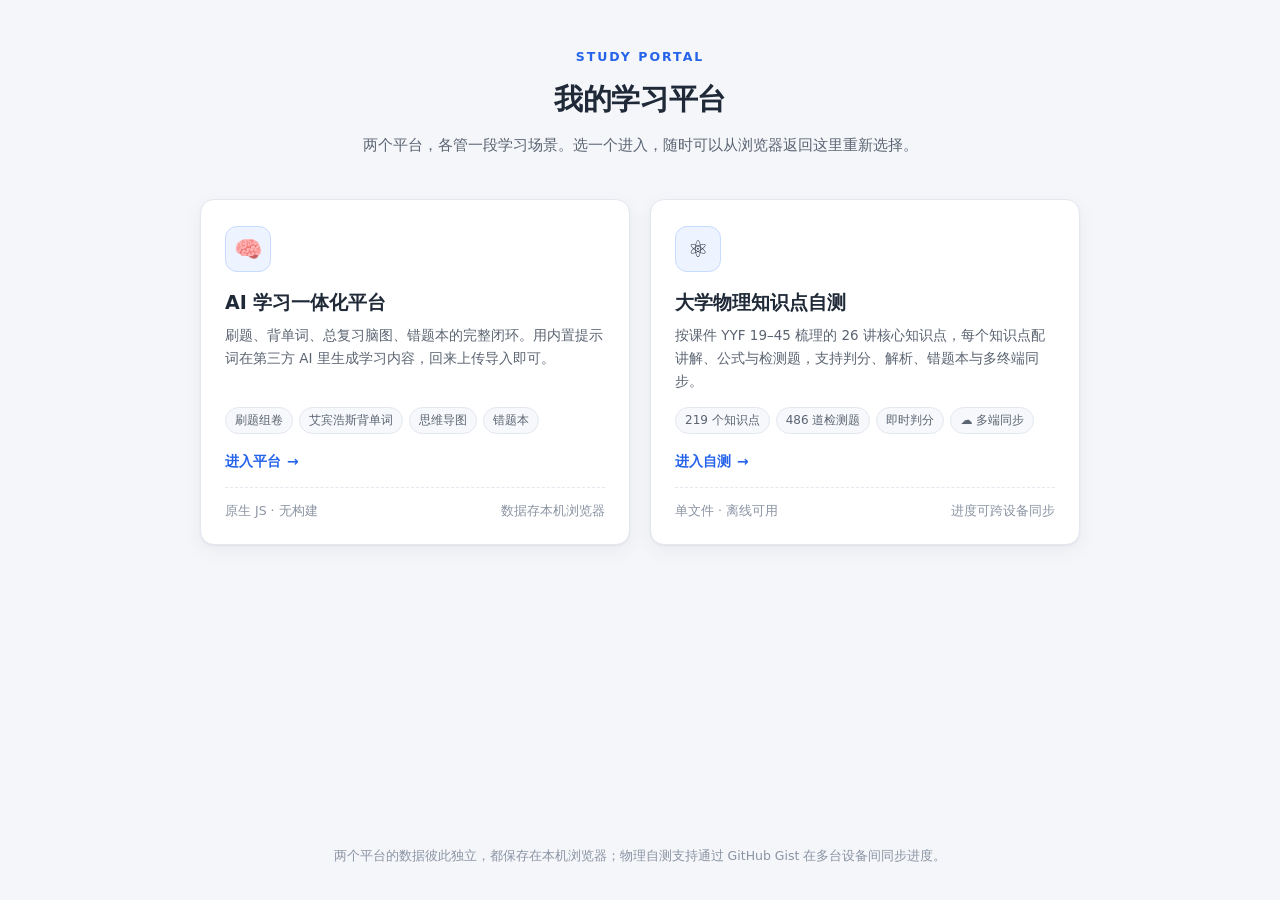
==== commit 2762b4c7: "feat: 新增平台选择门户与大学物理知识点自测，原平台迁入 ai-study/ - 根目录 index.html 改为平台选择门户，两个卡片分别进入 AI 学习一体化平台与大学物理知识点自测 - 原" ====
--- a/index.html
+++ b/index.html
@@ -3,61 +3,89 @@
 <head>
 <meta charset="UTF-8">
 <meta name="viewport" content="width=device-width, initial-scale=1.0">
-<title>AI学习一体化平台</title>
-<link rel="stylesheet" href="css/style.css">
-<script>
-/* 主题防闪烁：渲染前根据本地偏好挂上 dark 类 */
-try {
-  if (localStorage.getItem('platform.theme') === 'dark') document.documentElement.classList.add('dark');
-} catch (e) { /* 隐私模式等忽略 */ }
-</script>
+<title>我的学习平台 · 入口</title>
+<style>
+:root{
+  --bg:#f4f6fa; --card:#fff; --line:#e3e8ef;
+  --tx:#1f2937; --tx2:#5b6472; --tx3:#8b94a3;
+  --pri:#2563eb; --pri-bg:#eef4ff; --pri-line:#c7dbff;
+  --ok:#15803d; --ok-bg:#eafaf0; --ok-line:#b7e6c8;
+}
+*{box-sizing:border-box;margin:0;padding:0}
+body{
+  font-family:system-ui,-apple-system,"Segoe UI","Microsoft YaHei","PingFang SC",sans-serif;
+  background:var(--bg);color:var(--tx);line-height:1.7;min-height:100vh;
+  display:flex;flex-direction:column;
+}
+header{padding:46px 24px 12px;text-align:center}
+header .kicker{font-size:12.5px;letter-spacing:2px;color:var(--pri);font-weight:600}
+header h1{font-size:29px;font-weight:700;margin:8px 0 8px;letter-spacing:-.3px}
+header p{color:var(--tx2);font-size:14.5px;max-width:560px;margin:0 auto}
+main{
+  flex:1;max-width:920px;width:100%;margin:0 auto;padding:30px 20px 60px;
+  display:grid;grid-template-columns:1fr 1fr;gap:20px;align-content:start;
+}
+@media(max-width:760px){ main{grid-template-columns:1fr} header h1{font-size:24px} }
+.card{
+  background:var(--card);border:1px solid var(--line);border-radius:14px;padding:26px 24px 22px;
+  text-decoration:none;color:inherit;display:flex;flex-direction:column;
+  box-shadow:0 1px 2px rgba(16,24,40,.05),0 6px 20px rgba(16,24,40,.05);
+  transition:transform .16s,box-shadow .16s,border-color .16s;
+}
+.card:hover{transform:translateY(-3px);box-shadow:0 4px 10px rgba(16,24,40,.07),0 14px 34px rgba(16,24,40,.09);border-color:var(--pri-line)}
+.card .ico{
+  width:46px;height:46px;border-radius:12px;display:flex;align-items:center;justify-content:center;
+  font-size:23px;margin-bottom:14px;background:var(--pri-bg);border:1px solid var(--pri-line);
+}
+.card h2{font-size:19px;font-weight:700;margin-bottom:6px}
+.card .lead{font-size:13.5px;color:var(--tx2);margin-bottom:14px;flex:1}
+.tags{display:flex;flex-wrap:wrap;gap:6px;margin-bottom:16px}
+.tags span{
+  font-size:12px;color:var(--tx2);background:#f6f8fb;border:1px solid var(--line);
+  padding:2px 9px;border-radius:20px;
+}
+.go{
+  display:inline-flex;align-items:center;gap:6px;font-size:14px;font-weight:600;color:var(--pri);
+}
+.go::after{content:"→";transition:transform .16s}
+.card:hover .go::after{transform:translateX(4px)}
+.meta{
+  margin-top:14px;padding-top:12px;border-top:1px dashed var(--line);
+  display:flex;justify-content:space-between;font-size:12.5px;color:var(--tx3);
+}
+footer{padding:0 24px 34px;text-align:center;color:var(--tx3);font-size:12.5px}
+footer code{background:#eef1f6;padding:1px 6px;border-radius:4px;font-size:12px}
+</style>
 </head>
 <body>
-<div class="wash wash-a"></div>
-<div class="wash wash-b"></div>
-<div class="announce">
-  <span>AI STUDY PLATFORM</span>
-  <span class="a-spacer"></span>
-  <span>NOTES → MINDMAP · QUIZ · VOCABULARY</span>
-  <span class="a-pill">127.0.0.1:8796</span>
-</div>
-<header class="topbar" id="topbar">
-  <div class="tb-left">
-    <a class="brand" href="#" data-view="home"><span class="brand-mark" aria-hidden="true"></span>AI学习一体化平台</a>
-    <div class="folderbar" id="folderbar">
-      <span class="folder-label" aria-hidden="true"></span>
-      <select id="folder-select" title="选择课程文件夹，之后刷题/复习/错题本都只使用该文件夹内的数据"></select>
-      <button class="btn ghost sm" id="folder-manage" title="管理课程文件夹">管理</button>
-    </div>
-  </div>
-  <nav class="tabs" id="main-tabs">
-    <button data-view="home" class="active">首页</button>
-    <button data-view="vocab">背单词</button>
-    <button data-view="setup">刷题</button>
-    <button data-view="mindmap">总复习</button>
-    <button data-view="wrongbook">错题本</button>
-    <button data-view="data">数据管理</button>
-  </nav>
-  <div class="tb-right">
-    <button class="btn ghost sm" id="theme-toggle" title="切换深浅色主题">◐ 夜间</button>
-  </div>
+<header>
+  <div class="kicker">STUDY PORTAL</div>
+  <h1>我的学习平台</h1>
+  <p>两个平台，各管一段学习场景。选一个进入，随时可以从浏览器返回这里重新选择。</p>
 </header>
 
-<main id="main"></main>
+<main>
+  <a class="card" href="./ai-study/">
+    <div class="ico">🧠</div>
+    <h2>AI 学习一体化平台</h2>
+    <div class="lead">刷题、背单词、总复习脑图、错题本的完整闭环。用内置提示词在第三方 AI 里生成学习内容，回来上传导入即可。</div>
+    <div class="tags"><span>刷题组卷</span><span>艾宾浩斯背单词</span><span>思维导图</span><span>错题本</span></div>
+    <div class="go">进入平台</div>
+    <div class="meta"><span>原生 JS · 无构建</span><span>数据存本机浏览器</span></div>
+  </a>
 
-<div id="toast-box"></div>
-<dialog id="dlg"></dialog>
+  <a class="card" href="./physics/">
+    <div class="ico">⚛️</div>
+    <h2>大学物理知识点自测</h2>
+    <div class="lead">按课件 YYF 19–45 梳理的 26 讲核心知识点，每个知识点配讲解、公式与检测题，支持判分、解析、错题本与多终端同步。</div>
+    <div class="tags"><span>219 个知识点</span><span>486 道检测题</span><span>即时判分</span><span>☁ 多端同步</span></div>
+    <div class="go">进入自测</div>
+    <div class="meta"><span>单文件 · 离线可用</span><span>进度可跨设备同步</span></div>
+  </a>
+</main>
 
-<script src="js/util.js"></script>
-<script src="js/sample-data.js"></script>
-<script src="js/prompts.js"></script>
-<script src="js/keyword.js"></script>
-<script src="js/importer.js"></script>
-<script src="js/storage.js"></script>
-<script src="js/vocab.js"></script>
-<script src="js/quiz.js"></script>
-<script src="js/mindmap.js"></script>
-<script src="js/views.js"></script>
-<script src="js/app.js"></script>
+<footer>
+  两个平台的数据彼此独立，都保存在本机浏览器；物理自测支持通过 GitHub Gist 在多台设备间同步进度。
+</footer>
 </body>
 </html>
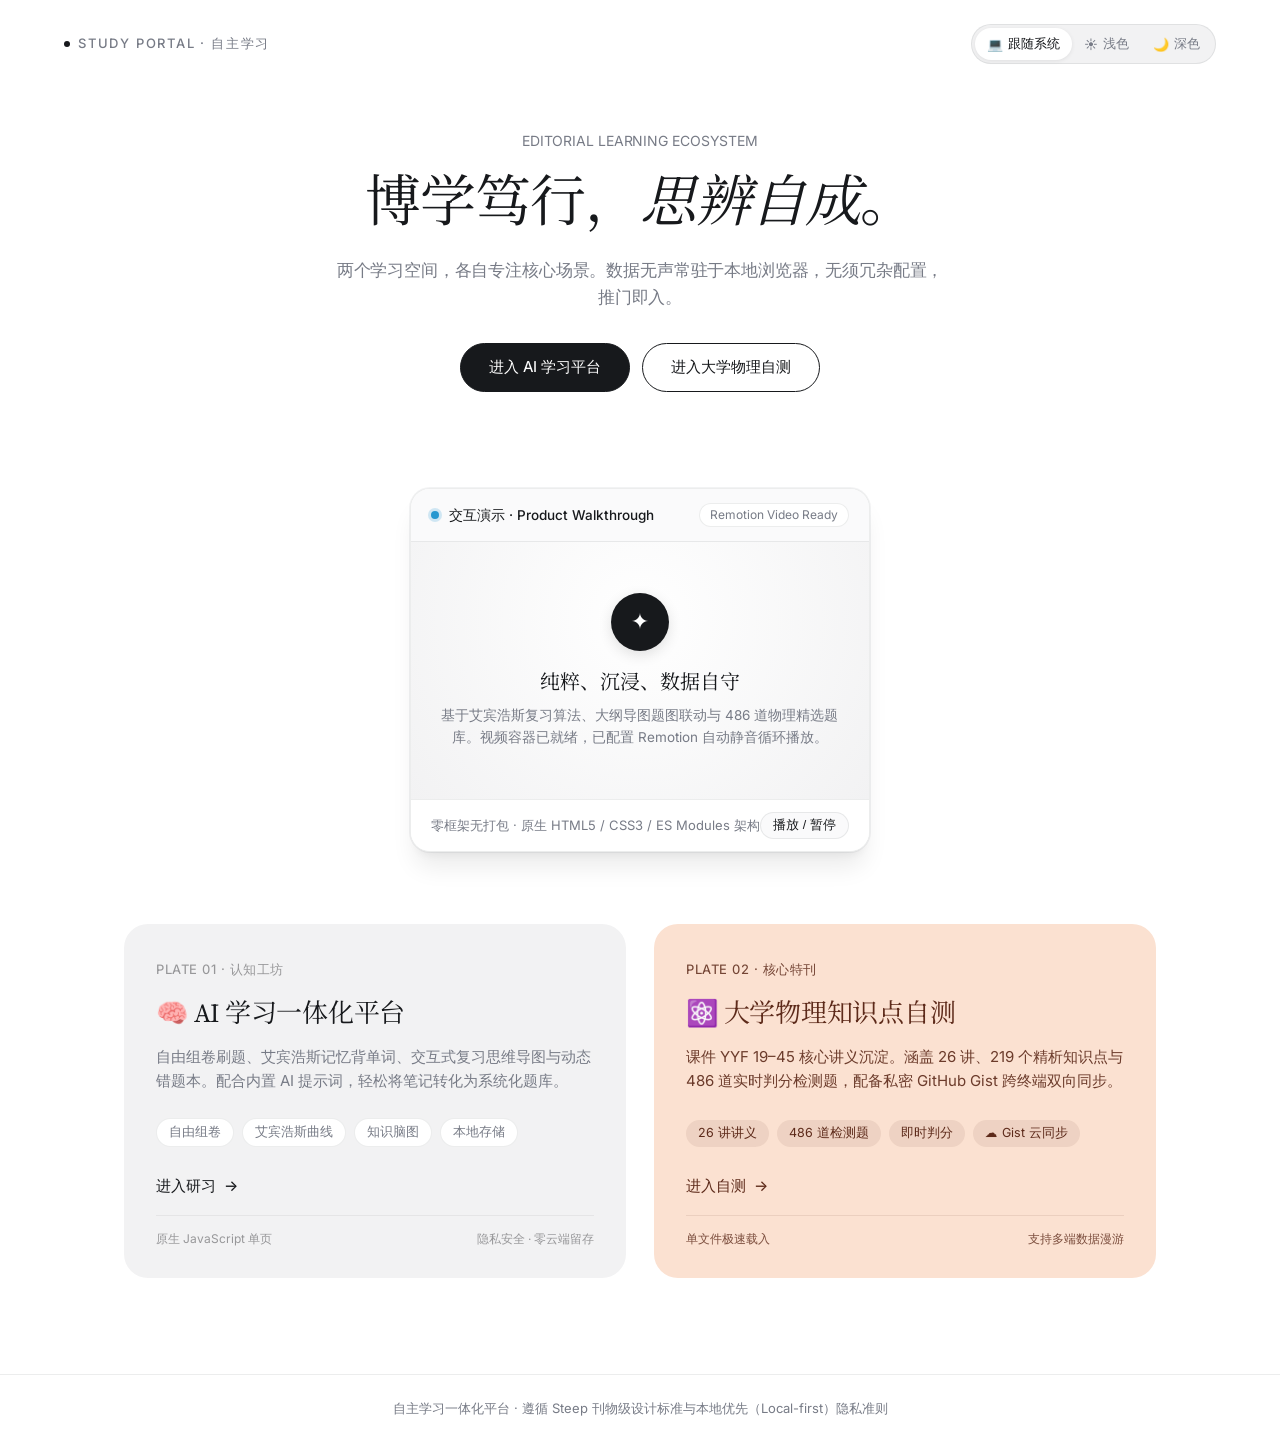
==== commit cb636514: "feat(ui): 全平台统一Steep设计规范，支持三态主题与移动端触控手势" ====
--- a/index.html
+++ b/index.html
@@ -2,90 +2,734 @@
 <html lang="zh-CN">
 <head>
 <meta charset="UTF-8">
-<meta name="viewport" content="width=device-width, initial-scale=1.0">
-<title>我的学习平台 · 入口</title>
+<meta name="viewport" content="width=device-width, initial-scale=1.0, viewport-fit=cover">
+<title>自主学习一体化门户 · Study Portal</title>
+<!-- 优先载入衬线与人文无衬线字型 -->
+<link rel="preconnect" href="https://fonts.googleapis.com">
+<link rel="preconnect" href="https://fonts.gstatic.com" crossorigin>
+<link href="https://fonts.googleapis.com/css2?family=Noto+Serif+SC:wght@400;500&family=Source+Serif+4:ital,opsz,wght@0,8..60,400;1,8..60,400&family=Inter:wght@400;450;500;600&display=swap" rel="stylesheet">
+<!-- 引入全局主题管理器 -->
+<script src="./assets/theme.js"></script>
 <style>
-:root{
-  --bg:#f4f6fa; --card:#fff; --line:#e3e8ef;
-  --tx:#1f2937; --tx2:#5b6472; --tx3:#8b94a3;
-  --pri:#2563eb; --pri-bg:#eef4ff; --pri-line:#c7dbff;
-  --ok:#15803d; --ok-bg:#eafaf0; --ok-line:#b7e6c8;
-}
-*{box-sizing:border-box;margin:0;padding:0}
-body{
-  font-family:system-ui,-apple-system,"Segoe UI","Microsoft YaHei","PingFang SC",sans-serif;
-  background:var(--bg);color:var(--tx);line-height:1.7;min-height:100vh;
-  display:flex;flex-direction:column;
-}
-header{padding:46px 24px 12px;text-align:center}
-header .kicker{font-size:12.5px;letter-spacing:2px;color:var(--pri);font-weight:600}
-header h1{font-size:29px;font-weight:700;margin:8px 0 8px;letter-spacing:-.3px}
-header p{color:var(--tx2);font-size:14.5px;max-width:560px;margin:0 auto}
-main{
-  flex:1;max-width:920px;width:100%;margin:0 auto;padding:30px 20px 60px;
-  display:grid;grid-template-columns:1fr 1fr;gap:20px;align-content:start;
-}
-@media(max-width:760px){ main{grid-template-columns:1fr} header h1{font-size:24px} }
-.card{
-  background:var(--card);border:1px solid var(--line);border-radius:14px;padding:26px 24px 22px;
-  text-decoration:none;color:inherit;display:flex;flex-direction:column;
-  box-shadow:0 1px 2px rgba(16,24,40,.05),0 6px 20px rgba(16,24,40,.05);
-  transition:transform .16s,box-shadow .16s,border-color .16s;
-}
-.card:hover{transform:translateY(-3px);box-shadow:0 4px 10px rgba(16,24,40,.07),0 14px 34px rgba(16,24,40,.09);border-color:var(--pri-line)}
-.card .ico{
-  width:46px;height:46px;border-radius:12px;display:flex;align-items:center;justify-content:center;
-  font-size:23px;margin-bottom:14px;background:var(--pri-bg);border:1px solid var(--pri-line);
-}
-.card h2{font-size:19px;font-weight:700;margin-bottom:6px}
-.card .lead{font-size:13.5px;color:var(--tx2);margin-bottom:14px;flex:1}
-.tags{display:flex;flex-wrap:wrap;gap:6px;margin-bottom:16px}
-.tags span{
-  font-size:12px;color:var(--tx2);background:#f6f8fb;border:1px solid var(--line);
-  padding:2px 9px;border-radius:20px;
-}
-.go{
-  display:inline-flex;align-items:center;gap:6px;font-size:14px;font-weight:600;color:var(--pri);
-}
-.go::after{content:"→";transition:transform .16s}
-.card:hover .go::after{transform:translateX(4px)}
-.meta{
-  margin-top:14px;padding-top:12px;border-top:1px dashed var(--line);
-  display:flex;justify-content:space-between;font-size:12.5px;color:var(--tx3);
-}
-footer{padding:0 24px 34px;text-align:center;color:var(--tx3);font-size:12.5px}
-footer code{background:#eef1f6;padding:1px 6px;border-radius:4px;font-size:12px}
+/* =========================================================
+   Steep Design System — 样式规范实现
+   serif analytics on warm paper · light & dark mode
+   ========================================================= */
+:root {
+  /* Steep 标准色彩令牌 */
+  --color-ink-black: #17191c;
+  --color-paper-white: #ffffff;
+  --color-mist-gray: #f2f2f3;
+  --color-fog-white: #fafafb;
+  --color-slate-gray: #777b86;
+  --color-ash-gray: #979799;
+  --color-smoke-gray: #a3a6af;
+  --color-blush-peach: #fbe1d1;
+  --color-sienna-brown: #5d2a1a;
+
+  /* 边框与阴影 */
+  --color-border-hairline: rgba(23, 25, 28, 0.08);
+  --shadow-floating: 0 0 0 1px rgba(4, 23, 43, 0.05), 0 20px 25px -5px rgba(0, 0, 0, 0.08), 0 8px 10px -6px rgba(0, 0, 0, 0.06);
+
+  /* 几何规范 */
+  --radius-button: 9999px;
+  --radius-card: 24px;
+  --radius-artifact: 20px;
+  --radius-input: 16px;
+
+  /* 字体族定义 */
+  --font-serif: 'Signifier', 'Source Serif 4', 'Noto Serif SC', Georgia, ui-serif, serif;
+  --font-sans: 'Sohne', 'Inter', system-ui, -apple-system, BlinkMacSystemFont, "Segoe UI", Roboto, "PingFang SC", "Microsoft YaHei", sans-serif;
+
+  color-scheme: light;
+}
+
+/* 深色模式扩展 — 沉静墨夜与柔光暖调 */
+html.dark {
+  --color-paper-white: #121316;
+  --color-ink-black: #f0f2f5;
+  --color-mist-gray: #1b1d22;
+  --color-fog-white: #16171b;
+  --color-slate-gray: #8c909e;
+  --color-ash-gray: #6f7380;
+  --color-smoke-gray: #585b66;
+  --color-blush-peach: #2a1f18;
+  --color-sienna-brown: #f5cca0;
+
+  --color-border-hairline: rgba(240, 242, 245, 0.1);
+  --shadow-floating: 0 0 0 1px rgba(255, 255, 255, 0.06), 0 20px 30px -5px rgba(0, 0, 0, 0.45);
+
+  color-scheme: dark;
+}
+
+/* 全局重置与平滑过渡 */
+*, *::before, *::after {
+  box-sizing: border-box;
+  margin: 0;
+  padding: 0;
+  -webkit-tap-highlight-color: transparent;
+}
+
+body {
+  font-family: var(--font-sans);
+  background-color: var(--color-paper-white);
+  color: var(--color-ink-black);
+  line-height: 1.5;
+  min-height: 100vh;
+  display: flex;
+  flex-direction: column;
+  transition: background-color 0.28s ease, color 0.28s ease;
+  touch-action: manipulation;
+  overflow-x: hidden;
+}
+
+/* 顶部轻巧导航 */
+.top-nav {
+  max-width: 1200px;
+  width: 100%;
+  margin: 0 auto;
+  padding: 24px 24px 0;
+  display: flex;
+  align-items: center;
+  justify-content: space-between;
+}
+
+.brand-kicker {
+  font-size: 13px;
+  font-weight: 500;
+  letter-spacing: 1.8px;
+  text-transform: uppercase;
+  color: var(--color-slate-gray);
+  display: flex;
+  align-items: center;
+  gap: 8px;
+}
+.brand-kicker::before {
+  content: "";
+  display: inline-block;
+  width: 6px;
+  height: 6px;
+  border-radius: 50%;
+  background: var(--color-ink-black);
+}
+
+/* 三态主题切换胶囊组件 */
+.theme-switch {
+  display: inline-flex;
+  align-items: center;
+  background: var(--color-mist-gray);
+  padding: 3px;
+  border-radius: var(--radius-button);
+  border: 1px solid var(--color-border-hairline);
+}
+.theme-btn {
+  border: none;
+  background: transparent;
+  color: var(--color-slate-gray);
+  padding: 6px 12px;
+  border-radius: var(--radius-button);
+  font-size: 13px;
+  font-family: inherit;
+  font-weight: 450;
+  cursor: pointer;
+  display: inline-flex;
+  align-items: center;
+  gap: 5px;
+  transition: all 0.18s ease;
+  min-height: 32px;
+}
+.theme-btn:hover {
+  color: var(--color-ink-black);
+}
+.theme-btn.active {
+  background: var(--color-paper-white);
+  color: var(--color-ink-black);
+  box-shadow: 0 1px 4px rgba(0, 0, 0, 0.08);
+}
+
+/* 首屏 Hero 区域 */
+.hero {
+  max-width: 1200px;
+  width: 100%;
+  margin: 0 auto;
+  padding: 64px 24px 48px;
+  text-align: center;
+}
+
+.hero-subtitle-badge {
+  display: inline-block;
+  font-size: 14px;
+  font-weight: 400;
+  color: var(--color-slate-gray);
+  margin-bottom: 16px;
+  letter-spacing: -0.1px;
+}
+
+/* 核心标题：Signifier 风格衬线，字重必须 400 */
+.hero-title {
+  font-family: var(--font-serif);
+  font-weight: 400;
+  font-size: clamp(34px, 5.2vw, 56px);
+  line-height: 1.25;
+  letter-spacing: -0.96px;
+  color: var(--color-ink-black);
+  margin-bottom: 20px;
+  max-width: 820px;
+  margin-left: auto;
+  margin-right: auto;
+}
+.hero-title em {
+  font-style: italic;
+  font-family: var(--font-serif);
+}
+
+.hero-lead {
+  font-size: 17px;
+  line-height: 1.6;
+  color: var(--color-slate-gray);
+  max-width: 620px;
+  margin: 0 auto 32px;
+  letter-spacing: -0.15px;
+}
+
+/* 规范胶囊按钮组 */
+.hero-actions {
+  display: flex;
+  align-items: center;
+  justify-content: center;
+  gap: 12px;
+  flex-wrap: wrap;
+  margin-bottom: 48px;
+}
+
+.btn-pill-filled {
+  background: var(--color-ink-black);
+  color: var(--color-paper-white);
+  border: 1px solid var(--color-ink-black);
+  border-radius: var(--radius-button);
+  padding: 12px 28px;
+  font-size: 15px;
+  font-weight: 450;
+  text-decoration: none;
+  display: inline-flex;
+  align-items: center;
+  justify-content: center;
+  transition: opacity 0.18s, transform 0.18s;
+  min-height: 44px;
+}
+.btn-pill-filled:hover {
+  opacity: 0.9;
+  transform: translateY(-1px);
+}
+
+.btn-pill-ghost {
+  background: transparent;
+  color: var(--color-ink-black);
+  border: 1px solid var(--color-ink-black);
+  border-radius: var(--radius-button);
+  padding: 12px 28px;
+  font-size: 15px;
+  font-weight: 450;
+  text-decoration: none;
+  display: inline-flex;
+  align-items: center;
+  justify-content: center;
+  transition: background-color 0.18s, transform 0.18s;
+  min-height: 44px;
+}
+.btn-pill-ghost:hover {
+  background: var(--color-mist-gray);
+  transform: translateY(-1px);
+}
+
+/* =========================================================
+   Floating Product Artifact — 浮动演示视频与产品视窗卡片
+   ========================================================= */
+.artifact-stage {
+  max-width: 980px;
+  margin: 0 auto 72px;
+  padding: 0 12px;
+}
+
+.video-artifact-card {
+  background: var(--color-paper-white);
+  border-radius: var(--radius-artifact);
+  box-shadow: var(--shadow-floating);
+  border: 1px solid var(--color-border-hairline);
+  overflow: hidden;
+  position: relative;
+  transition: box-shadow 0.24s ease;
+}
+
+.artifact-header {
+  padding: 14px 20px;
+  border-bottom: 1px solid var(--color-border-hairline);
+  display: flex;
+  align-items: center;
+  justify-content: space-between;
+  background: var(--color-fog-white);
+}
+
+.artifact-title-box {
+  display: flex;
+  align-items: center;
+  gap: 10px;
+}
+.artifact-pulse {
+  width: 8px;
+  height: 8px;
+  border-radius: 50%;
+  background: #2597d0;
+  box-shadow: 0 0 0 3px rgba(37, 151, 208, 0.2);
+  animation: pulse 2s infinite;
+}
+@keyframes pulse {
+  0% { transform: scale(0.95); opacity: 0.8; }
+  50% { transform: scale(1.15); opacity: 1; }
+  100% { transform: scale(0.95); opacity: 0.8; }
+}
+.artifact-title {
+  font-size: 13.5px;
+  font-weight: 500;
+  color: var(--color-ink-black);
+}
+.artifact-badge {
+  font-size: 12px;
+  color: var(--color-slate-gray);
+  background: var(--color-paper-white);
+  padding: 2px 10px;
+  border-radius: 9999px;
+  border: 1px solid var(--color-border-hairline);
+}
+
+/* 视频播放器与动态模拟展示区 */
+.video-viewport {
+  position: relative;
+  width: 100%;
+  aspect-ratio: 16 / 9;
+  max-height: 480px;
+  background: var(--color-mist-gray);
+  display: flex;
+  align-items: center;
+  justify-content: center;
+  overflow: hidden;
+}
+
+.remotion-video-el {
+  width: 100%;
+  height: 100%;
+  object-fit: cover;
+  display: block;
+}
+
+/* 视频尚未载入时的原生优雅后备态 */
+.video-fallback-canvas {
+  position: absolute;
+  inset: 0;
+  display: flex;
+  flex-direction: column;
+  align-items: center;
+  justify-content: center;
+  padding: 30px;
+  text-align: center;
+  background: radial-gradient(circle at 50% 30%, var(--color-paper-white) 0%, var(--color-mist-gray) 100%);
+}
+.fallback-icon-wrap {
+  width: 58px;
+  height: 58px;
+  border-radius: 50%;
+  background: var(--color-ink-black);
+  color: var(--color-paper-white);
+  display: flex;
+  align-items: center;
+  justify-content: center;
+  font-size: 22px;
+  margin-bottom: 16px;
+  box-shadow: 0 4px 14px rgba(0, 0, 0, 0.12);
+}
+.fallback-title {
+  font-family: var(--font-serif);
+  font-size: 20px;
+  font-weight: 400;
+  margin-bottom: 8px;
+  color: var(--color-ink-black);
+}
+.fallback-desc {
+  font-size: 13.5px;
+  color: var(--color-slate-gray);
+  max-width: 440px;
+  line-height: 1.6;
+}
+
+/* 浮动卡片交互工具条 */
+.artifact-footer {
+  padding: 12px 20px;
+  display: flex;
+  align-items: center;
+  justify-content: space-between;
+  font-size: 13px;
+  color: var(--color-slate-gray);
+  border-top: 1px solid var(--color-border-hairline);
+  background: var(--color-paper-white);
+}
+.artifact-controls {
+  display: flex;
+  gap: 8px;
+}
+.control-btn {
+  border: 1px solid var(--color-border-hairline);
+  background: var(--color-fog-white);
+  color: var(--color-ink-black);
+  padding: 4px 12px;
+  border-radius: 9999px;
+  font-size: 12.5px;
+  cursor: pointer;
+  transition: all 0.15s;
+}
+.control-btn:hover {
+  background: var(--color-mist-gray);
+}
+
+/* =========================================================
+   核心入口区域：Neutral Card 与 Accent Peach Card
+   ========================================================= */
+.portals-grid {
+  max-width: 1080px;
+  width: 100%;
+  margin: 0 auto;
+  padding: 0 24px 96px;
+  display: grid;
+  grid-template-columns: 1fr 1fr;
+  gap: 28px;
+}
+
+/* 1. Neutral Card：雾灰沉静卡片（指向 AI 一体化平台） */
+.card-neutral {
+  background: var(--color-mist-gray);
+  border-radius: var(--radius-card);
+  padding: 36px 32px 30px;
+  text-decoration: none;
+  color: var(--color-ink-black);
+  display: flex;
+  flex-direction: column;
+  transition: transform 0.2s ease, background-color 0.2s ease;
+  position: relative;
+}
+.card-neutral:hover {
+  transform: translateY(-3px);
+}
+
+/* 2. Accent Peach Card：全站唯一暖桃高光卡片（指向大学物理自测） */
+.card-peach {
+  background: var(--color-blush-peach);
+  color: var(--color-sienna-brown);
+  border-radius: var(--radius-card);
+  padding: 36px 32px 30px;
+  text-decoration: none;
+  display: flex;
+  flex-direction: column;
+  transition: transform 0.2s ease;
+  position: relative;
+}
+.card-peach:hover {
+  transform: translateY(-3px);
+}
+
+/* 卡片内部元素 */
+.card-tag {
+  font-size: 13px;
+  font-weight: 450;
+  letter-spacing: 0.5px;
+  text-transform: uppercase;
+  margin-bottom: 14px;
+}
+.card-neutral .card-tag { color: var(--color-ash-gray); }
+.card-peach .card-tag { color: var(--color-sienna-brown); opacity: 0.85; }
+
+.card-title {
+  font-family: var(--font-serif);
+  font-size: 26px;
+  font-weight: 400;
+  letter-spacing: -0.23px;
+  margin-bottom: 12px;
+  display: flex;
+  align-items: center;
+  gap: 10px;
+}
+.card-neutral .card-title { color: var(--color-ink-black); }
+.card-peach .card-title { color: var(--color-sienna-brown); }
+
+.card-lead {
+  font-size: 15px;
+  line-height: 1.65;
+  margin-bottom: 24px;
+  flex: 1;
+}
+.card-neutral .card-lead { color: var(--color-slate-gray); }
+.card-peach .card-lead { color: var(--color-sienna-brown); opacity: 0.9; }
+
+.tag-list {
+  display: flex;
+  flex-wrap: wrap;
+  gap: 8px;
+  margin-bottom: 28px;
+}
+.tag-item {
+  font-size: 12.5px;
+  padding: 4px 12px;
+  border-radius: 9999px;
+  font-weight: 400;
+}
+.card-neutral .tag-item {
+  background: var(--color-paper-white);
+  color: var(--color-slate-gray);
+  border: 1px solid var(--color-border-hairline);
+}
+.card-peach .tag-item {
+  background: rgba(93, 42, 26, 0.08);
+  color: var(--color-sienna-brown);
+}
+
+/* 规范 Text Link with Arrow (→) */
+.card-action {
+  display: inline-flex;
+  align-items: center;
+  gap: 8px;
+  font-size: 15px;
+  font-weight: 480;
+}
+.card-neutral .card-action { color: var(--color-ink-black); }
+.card-peach .card-action { color: var(--color-sienna-brown); }
+
+.card-action span.arrow {
+  transition: transform 0.18s ease;
+}
+.card-neutral:hover .card-action span.arrow,
+.card-peach:hover .card-action span.arrow {
+  transform: translateX(4px);
+}
+
+.card-meta {
+  margin-top: 18px;
+  padding-top: 14px;
+  border-top: 1px solid;
+  display: flex;
+  justify-content: space-between;
+  font-size: 12px;
+}
+.card-neutral .card-meta {
+  border-color: rgba(23, 25, 28, 0.06);
+  color: var(--color-ash-gray);
+}
+.card-peach .card-meta {
+  border-color: rgba(93, 42, 26, 0.12);
+  color: var(--color-sienna-brown);
+  opacity: 0.8;
+}
+
+/* 底部极简版权 */
+footer {
+  margin-top: auto;
+  padding: 24px 24px calc(28px + env(safe-area-inset-bottom));
+  text-align: center;
+  font-size: 13px;
+  color: var(--color-slate-gray);
+  border-top: 1px solid var(--color-border-hairline);
+}
+
+/* 移动端响应式与触控优化 */
+@media (max-width: 820px) {
+  .top-nav {
+    padding-top: 18px;
+  }
+  .hero {
+    padding: 40px 18px 36px;
+  }
+  .hero-title {
+    font-size: 28px;
+    letter-spacing: -0.5px;
+  }
+  .hero-lead {
+    font-size: 15px;
+  }
+  .portals-grid {
+    grid-template-columns: 1fr;
+    gap: 20px;
+    padding-bottom: 60px;
+  }
+  .card-neutral, .card-peach {
+    padding: 28px 22px 24px;
+  }
+  .video-viewport {
+    aspect-ratio: 4 / 3;
+  }
+}
 </style>
 </head>
 <body>
-<header>
-  <div class="kicker">STUDY PORTAL</div>
-  <h1>我的学习平台</h1>
-  <p>两个平台，各管一段学习场景。选一个进入，随时可以从浏览器返回这里重新选择。</p>
+
+<!-- 极简通透顶栏 -->
+<nav class="top-nav" aria-label="门户导航">
+  <div class="brand-kicker">Study Portal · 自主学习</div>
+  
+  <!-- 三态主题切换组件 -->
+  <div class="theme-switch" role="group" aria-label="主题切换">
+    <button class="theme-btn" data-theme-choice="system" title="跟随系统">
+      <span>💻</span><span>跟随系统</span>
+    </button>
+    <button class="theme-btn" data-theme-choice="light" title="浅色模式">
+      <span>☀️</span><span>浅色</span>
+    </button>
+    <button class="theme-btn" data-theme-choice="dark" title="深色模式">
+      <span>🌙</span><span>深色</span>
+    </button>
+  </div>
+</nav>
+
+<!-- 首屏 Hero 区域 -->
+<header class="hero">
+  <div class="hero-subtitle-badge">EDITORIAL LEARNING ECOSYSTEM</div>
+  <h1 class="hero-title">博学笃行，<em>思辨自成</em>。</h1>
+  <p class="hero-lead">两个学习空间，各自专注核心场景。数据无声常驻于本地浏览器，无须冗杂配置，推门即入。</p>
+  
+  <div class="hero-actions">
+    <a href="./ai-study/" class="btn-pill-filled">进入 AI 学习平台</a>
+    <a href="./physics/" class="btn-pill-ghost">进入大学物理自测</a>
+  </div>
 </header>
 
-<main>
-  <a class="card" href="./ai-study/">
-    <div class="ico">🧠</div>
-    <h2>AI 学习一体化平台</h2>
-    <div class="lead">刷题、背单词、总复习脑图、错题本的完整闭环。用内置提示词在第三方 AI 里生成学习内容，回来上传导入即可。</div>
-    <div class="tags"><span>刷题组卷</span><span>艾宾浩斯背单词</span><span>思维导图</span><span>错题本</span></div>
-    <div class="go">进入平台</div>
-    <div class="meta"><span>原生 JS · 无构建</span><span>数据存本机浏览器</span></div>
+<!-- Steep 规范：Floating Product Artifact（预留 Remotion 演示视频播放器） -->
+<section class="artifact-stage" aria-label="动态演示画廊">
+  <div class="video-artifact-card">
+    <div class="artifact-header">
+      <div class="artifact-title-box">
+        <div class="artifact-pulse" aria-hidden="true"></div>
+        <div class="artifact-title">交互演示 · Product Walkthrough</div>
+      </div>
+      <div class="artifact-badge" id="video-status-label">Remotion Video Ready</div>
+    </div>
+
+    <!-- 视频视窗 -->
+    <div class="video-viewport">
+      <video id="remotion-player" 
+             class="remotion-video-el" 
+             playsinline 
+             muted 
+             loop 
+             autoplay 
+             preload="metadata"
+             style="display: none;">
+        <!-- 后续生成的 Remotion 视频放入 assets/intro.mp4 即可自动生效 -->
+        <source src="./assets/intro.mp4" type="video/mp4">
+        您的浏览器暂不支持原生视频播放。
+      </video>
+
+      <!-- 视频未就绪时的静雅产品后备展台 -->
+      <div class="video-fallback-canvas" id="video-fallback">
+        <div class="fallback-icon-wrap">✦</div>
+        <h3 class="fallback-title">纯粹、沉浸、数据自守</h3>
+        <p class="fallback-desc">
+          基于艾宾浩斯复习算法、大纲导图题图联动与 486 道物理精选题库。视频容器已就绪，已配置 Remotion 自动静音循环播放。
+        </p>
+      </div>
+    </div>
+
+    <div class="artifact-footer">
+      <span>零框架无打包 · 原生 HTML5 / CSS3 / ES Modules 架构</span>
+      <div class="artifact-controls">
+        <button class="control-btn" id="toggle-video-btn" onclick="togglePlayState()">播放 / 暂停</button>
+      </div>
+    </div>
+  </div>
+</section>
+
+<!-- 核心平台双入口卡片：Neutral Card 与 Accent Peach Card -->
+<main class="portals-grid">
+  <!-- 卡片 1：AI 学习一体化平台（Mist Gray 雾灰卡片） -->
+  <a class="card-neutral" href="./ai-study/">
+    <div class="card-tag">Plate 01 · 认知工坊</div>
+    <h2 class="card-title">🧠 AI 学习一体化平台</h2>
+    <p class="card-lead">
+      自由组卷刷题、艾宾浩斯记忆背单词、交互式复习思维导图与动态错题本。配合内置 AI 提示词，轻松将笔记转化为系统化题库。
+    </p>
+    <div class="tag-list">
+      <span class="tag-item">自由组卷</span>
+      <span class="tag-item">艾宾浩斯曲线</span>
+      <span class="tag-item">知识脑图</span>
+      <span class="tag-item">本地存储</span>
+    </div>
+    <div class="card-action">
+      <span>进入研习</span>
+      <span class="arrow">→</span>
+    </div>
+    <div class="card-meta">
+      <span>原生 JavaScript 单页</span>
+      <span>隐私安全 · 零云端留存</span>
+    </div>
   </a>
 
-  <a class="card" href="./physics/">
-    <div class="ico">⚛️</div>
-    <h2>大学物理知识点自测</h2>
-    <div class="lead">按课件 YYF 19–45 梳理的 26 讲核心知识点，每个知识点配讲解、公式与检测题，支持判分、解析、错题本与多终端同步。</div>
-    <div class="tags"><span>219 个知识点</span><span>486 道检测题</span><span>即时判分</span><span>☁ 多端同步</span></div>
-    <div class="go">进入自测</div>
-    <div class="meta"><span>单文件 · 离线可用</span><span>进度可跨设备同步</span></div>
+  <!-- 卡片 2：大学物理知识点自测（Accent Peach 暖桃高光卡片） -->
+  <a class="card-peach" href="./physics/">
+    <div class="card-tag">Plate 02 · 核心特刊</div>
+    <h2 class="card-title">⚛️ 大学物理知识点自测</h2>
+    <p class="card-lead">
+      课件 YYF 19–45 核心讲义沉淀。涵盖 26 讲、219 个精析知识点与 486 道实时判分检测题，配备私密 GitHub Gist 跨终端双向同步。
+    </p>
+    <div class="tag-list">
+      <span class="tag-item">26 讲讲义</span>
+      <span class="tag-item">486 道检测题</span>
+      <span class="tag-item">即时判分</span>
+      <span class="tag-item">☁ Gist 云同步</span>
+    </div>
+    <div class="card-action">
+      <span>进入自测</span>
+      <span class="arrow">→</span>
+    </div>
+    <div class="card-meta">
+      <span>单文件极速载入</span>
+      <span>支持多端数据漫游</span>
+    </div>
   </a>
 </main>
 
 <footer>
-  两个平台的数据彼此独立，都保存在本机浏览器；物理自测支持通过 GitHub Gist 在多台设备间同步进度。
+  自主学习一体化平台 · 遵循 Steep 刊物级设计标准与本地优先（Local-first）隐私准则
 </footer>
+
+<script>
+// 检测并优雅处理 Remotion 视频自动播放与切换
+const videoEl = document.getElementById('remotion-player');
+const fallbackEl = document.getElementById('video-fallback');
+const statusLabel = document.getElementById('video-status-label');
+
+if (videoEl) {
+  // 检查视频源是否能够成功加载数据
+  videoEl.addEventListener('loadeddata', function() {
+    videoEl.style.display = 'block';
+    if (fallbackEl) fallbackEl.style.display = 'none';
+    if (statusLabel) statusLabel.textContent = 'Playing Remotion Preview';
+  });
+
+  videoEl.addEventListener('error', function() {
+    // 若视频文件尚未放入，保持优雅静止后备态
+    videoEl.style.display = 'none';
+    if (fallbackEl) fallbackEl.style.display = 'flex';
+    if (statusLabel) statusLabel.textContent = 'Container Ready';
+  });
+}
+
+function togglePlayState() {
+  if (!videoEl || videoEl.style.display === 'none') {
+    alert('提示：请将 Remotion 导出的 intro.mp4 视频文件放置在 assets/ 目录下，即可启用实时动态播映！');
+    return;
+  }
+  if (videoEl.paused) {
+    videoEl.play();
+  } else {
+    videoEl.pause();
+  }
+}
+</script>
+
 </body>
 </html>
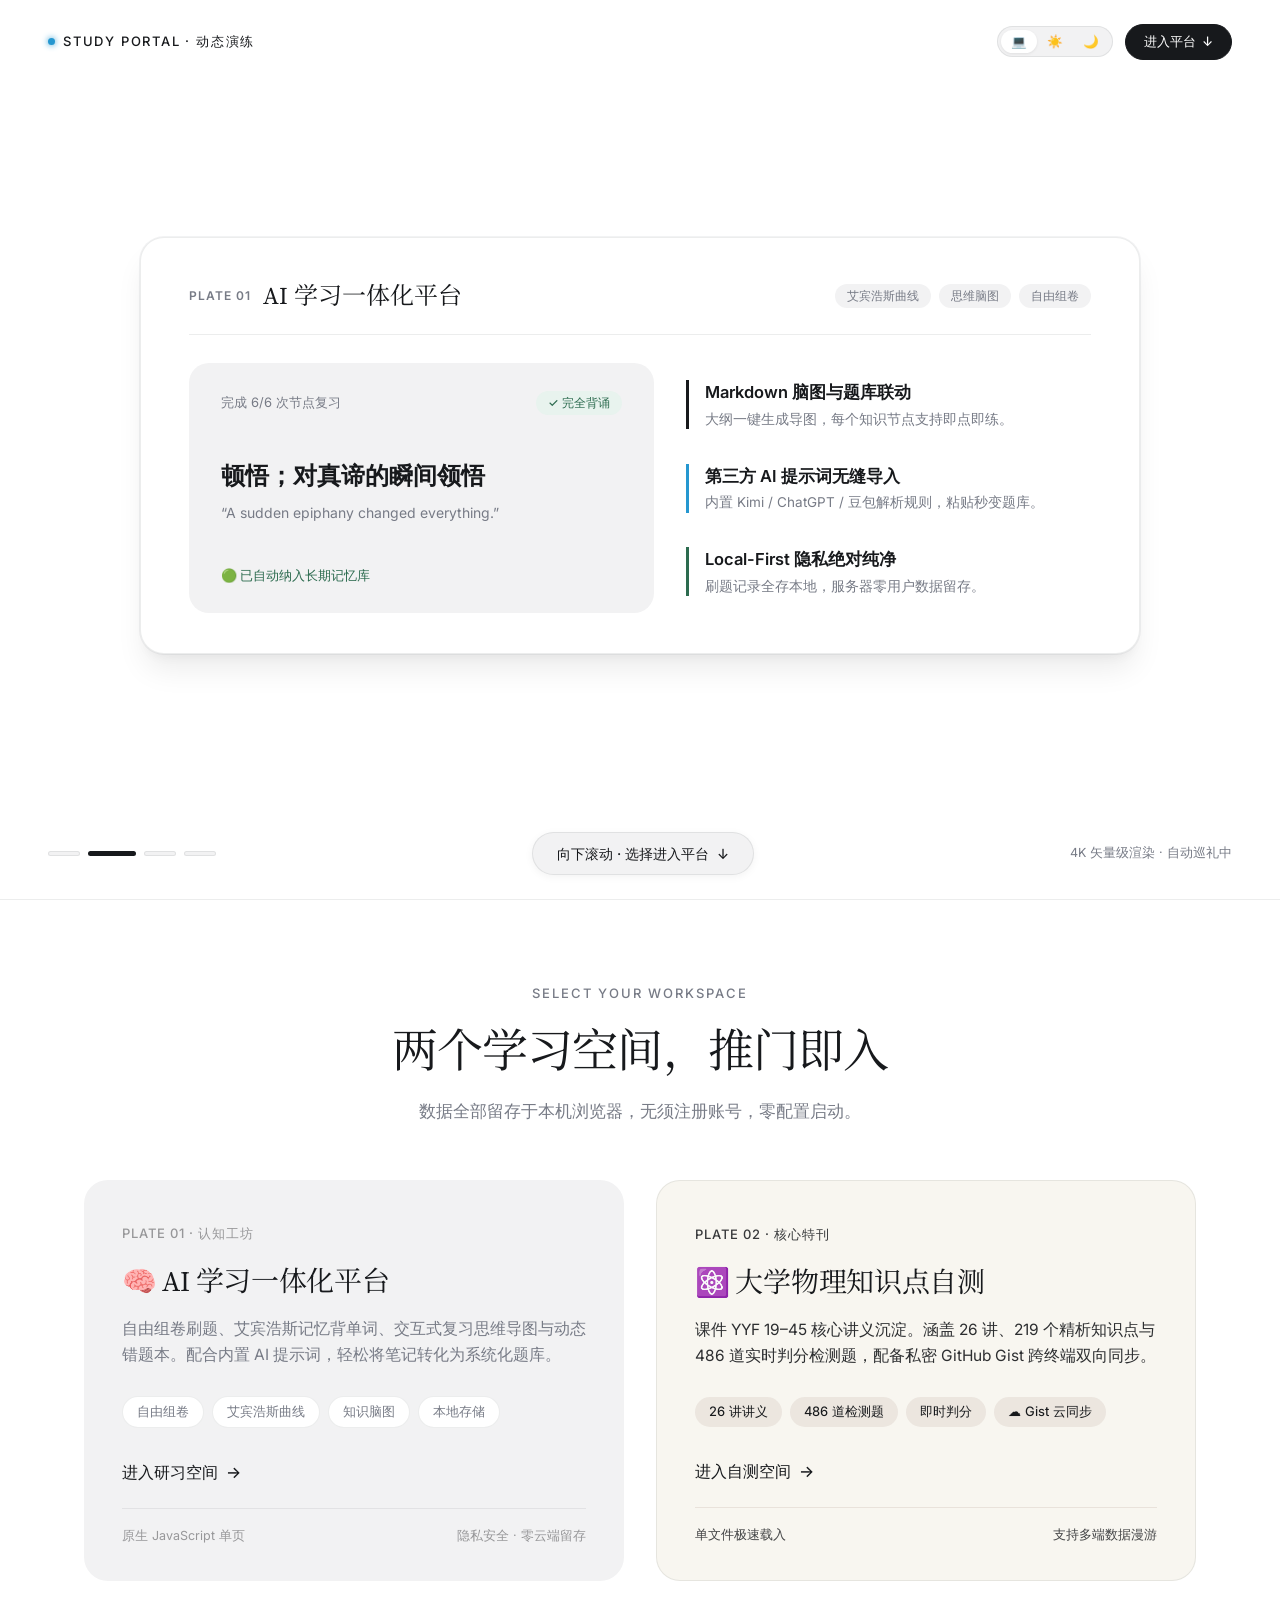
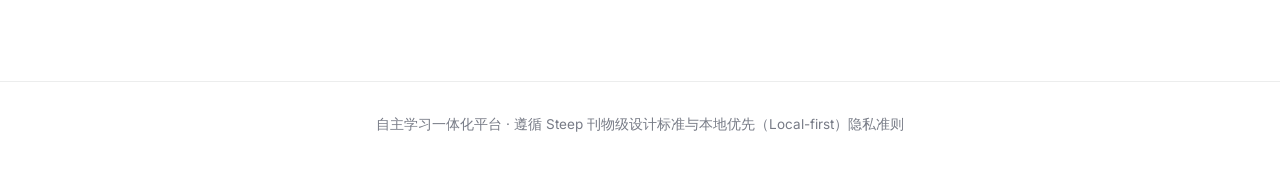
==== commit 146dc884: "feat(ui): 全面统一Steep刊物视觉规范，优化演示交互与路由跳转" ====
--- a/index.html
+++ b/index.html
@@ -4,16 +4,16 @@
 <meta charset="UTF-8">
 <meta name="viewport" content="width=device-width, initial-scale=1.0, viewport-fit=cover">
 <title>自主学习一体化门户 · Study Portal</title>
-<!-- 优先载入衬线与人文无衬线字型 -->
+<!-- 优先载入衬线与人文无衬线字型，保证 4K 矢量级绝对锐利印刷质感 -->
 <link rel="preconnect" href="https://fonts.googleapis.com">
 <link rel="preconnect" href="https://fonts.gstatic.com" crossorigin>
-<link href="https://fonts.googleapis.com/css2?family=Noto+Serif+SC:wght@400;500&family=Source+Serif+4:ital,opsz,wght@0,8..60,400;1,8..60,400&family=Inter:wght@400;450;500;600&display=swap" rel="stylesheet">
+<link href="https://fonts.googleapis.com/css2?family=Noto+Serif+SC:wght@400;500&family=Source+Serif+4:ital,opsz,wght@0,8..60,400;1,8..60,400&family=Inter:wght@400;450;500;600&family=Cascadia+Code&display=swap" rel="stylesheet">
 <!-- 引入全局主题管理器 -->
 <script src="./assets/theme.js"></script>
 <style>
 /* =========================================================
-   Steep Design System — 样式规范实现
-   serif analytics on warm paper · light & dark mode
+   Steep Design System — 纯原生矢量级动态演练门户
+   serif analytics on warm paper · 100% Vector Crispness
    ========================================================= */
 :root {
   /* Steep 标准色彩令牌 */
@@ -24,27 +24,26 @@
   --color-slate-gray: #777b86;
   --color-ash-gray: #979799;
   --color-smoke-gray: #a3a6af;
-  --color-blush-peach: #fbe1d1;
-  --color-sienna-brown: #5d2a1a;
-
-  /* 边框与阴影 */
+  --color-blush-peach: #f8f6f0;               /* 方案 C：讲义暖纸米白（去除粉色感） */
+  --color-sienna-brown: #17191c;              /* 讲义沉稳墨黑字 */
+  --color-surgical-blue: #2597d0;
+
   --color-border-hairline: rgba(23, 25, 28, 0.08);
-  --shadow-floating: 0 0 0 1px rgba(4, 23, 43, 0.05), 0 20px 25px -5px rgba(0, 0, 0, 0.08), 0 8px 10px -6px rgba(0, 0, 0, 0.06);
-
-  /* 几何规范 */
+  --shadow-floating: 0 0 0 1px rgba(4, 23, 43, 0.05), 0 20px 30px -5px rgba(0, 0, 0, 0.08), 0 8px 12px -6px rgba(0, 0, 0, 0.05);
+
   --radius-button: 9999px;
   --radius-card: 24px;
   --radius-artifact: 20px;
   --radius-input: 16px;
 
-  /* 字体族定义 */
   --font-serif: 'Signifier', 'Source Serif 4', 'Noto Serif SC', Georgia, ui-serif, serif;
-  --font-sans: 'Sohne', 'Inter', system-ui, -apple-system, BlinkMacSystemFont, "Segoe UI", Roboto, "PingFang SC", "Microsoft YaHei", sans-serif;
+  --font-sans: 'Sohne', 'Inter', system-ui, -apple-system, BlinkMacSystemFont, "Segoe UI", Roboto, "PingFang SC", sans-serif;
+  --font-mono: 'Cascadia Code', 'Consolas', Menlo, monospace;
 
   color-scheme: light;
 }
 
-/* 深色模式扩展 — 沉静墨夜与柔光暖调 */
+/* 深色模式扩展 — 沉静夜空冷墨调 */
 html.dark {
   --color-paper-white: #121316;
   --color-ink-black: #f0f2f5;
@@ -53,21 +52,24 @@
   --color-slate-gray: #8c909e;
   --color-ash-gray: #6f7380;
   --color-smoke-gray: #585b66;
-  --color-blush-peach: #2a1f18;
-  --color-sienna-brown: #f5cca0;
+  --color-blush-peach: #1c1e23;               /* 深色模式下的墨纸卡底 */
+  --color-sienna-brown: #f0f2f5;              /* 浅色字 */
 
   --color-border-hairline: rgba(240, 242, 245, 0.1);
-  --shadow-floating: 0 0 0 1px rgba(255, 255, 255, 0.06), 0 20px 30px -5px rgba(0, 0, 0, 0.45);
+  --shadow-floating: 0 0 0 1px rgba(255, 255, 255, 0.06), 0 24px 35px -5px rgba(0, 0, 0, 0.5);
 
   color-scheme: dark;
 }
 
-/* 全局重置与平滑过渡 */
 *, *::before, *::after {
   box-sizing: border-box;
   margin: 0;
   padding: 0;
   -webkit-tap-highlight-color: transparent;
+}
+
+html {
+  scroll-behavior: smooth;
 }
 
 body {
@@ -83,38 +85,64 @@
   overflow-x: hidden;
 }
 
-/* 顶部轻巧导航 */
-.top-nav {
-  max-width: 1200px;
+/* =========================================================
+   1. 首屏：100vh 原生矢量级 Live 动态演练展台
+   ========================================================= */
+.live-showcase-stage {
+  position: relative;
+  width: 100vw;
+  height: 100vh;
+  min-height: 640px;
+  overflow: hidden;
+  display: flex;
+  flex-direction: column;
+  justify-content: space-between;
+  background-color: var(--color-paper-white);
+  transition: background-color 0.28s;
+  border-bottom: 1px solid var(--color-border-hairline);
+}
+
+/* 顶部轻巧导航浮栏 */
+.stage-nav {
+  position: relative;
+  z-index: 10;
   width: 100%;
+  max-width: 1240px;
   margin: 0 auto;
-  padding: 24px 24px 0;
+  padding: 24px 28px 0;
   display: flex;
   align-items: center;
   justify-content: space-between;
 }
 
-.brand-kicker {
+.stage-brand {
   font-size: 13px;
   font-weight: 500;
   letter-spacing: 1.8px;
   text-transform: uppercase;
-  color: var(--color-slate-gray);
+  color: var(--color-ink-black);
   display: flex;
   align-items: center;
   gap: 8px;
 }
-.brand-kicker::before {
+.stage-brand::before {
   content: "";
   display: inline-block;
-  width: 6px;
-  height: 6px;
+  width: 7px;
+  height: 7px;
   border-radius: 50%;
-  background: var(--color-ink-black);
-}
-
-/* 三态主题切换胶囊组件 */
-.theme-switch {
+  background: var(--color-surgical-blue);
+  box-shadow: 0 0 6px var(--color-surgical-blue);
+}
+
+.stage-nav-right {
+  display: flex;
+  align-items: center;
+  gap: 12px;
+}
+
+/* 三态主题切换微型胶囊 */
+.theme-switch-pill {
   display: inline-flex;
   align-items: center;
   background: var(--color-mist-gray);
@@ -122,309 +150,391 @@
   border-radius: var(--radius-button);
   border: 1px solid var(--color-border-hairline);
 }
-.theme-btn {
+.theme-switch-pill .theme-btn {
   border: none;
   background: transparent;
   color: var(--color-slate-gray);
-  padding: 6px 12px;
+  padding: 4px 10px;
   border-radius: var(--radius-button);
-  font-size: 13px;
-  font-family: inherit;
-  font-weight: 450;
+  font-size: 12.5px;
   cursor: pointer;
-  display: inline-flex;
-  align-items: center;
-  gap: 5px;
-  transition: all 0.18s ease;
-  min-height: 32px;
-}
-.theme-btn:hover {
+  transition: all 0.18s;
+}
+.theme-switch-pill .theme-btn:hover {
   color: var(--color-ink-black);
 }
-.theme-btn.active {
+.theme-switch-pill .theme-btn.active {
   background: var(--color-paper-white);
   color: var(--color-ink-black);
-  box-shadow: 0 1px 4px rgba(0, 0, 0, 0.08);
-}
-
-/* 首屏 Hero 区域 */
-.hero {
-  max-width: 1200px;
-  width: 100%;
-  margin: 0 auto;
-  padding: 64px 24px 48px;
-  text-align: center;
-}
-
-.hero-subtitle-badge {
-  display: inline-block;
-  font-size: 14px;
-  font-weight: 400;
-  color: var(--color-slate-gray);
-  margin-bottom: 16px;
-  letter-spacing: -0.1px;
-}
-
-/* 核心标题：Signifier 风格衬线，字重必须 400 */
-.hero-title {
-  font-family: var(--font-serif);
-  font-weight: 400;
-  font-size: clamp(34px, 5.2vw, 56px);
-  line-height: 1.25;
-  letter-spacing: -0.96px;
-  color: var(--color-ink-black);
-  margin-bottom: 20px;
-  max-width: 820px;
-  margin-left: auto;
-  margin-right: auto;
-}
-.hero-title em {
-  font-style: italic;
-  font-family: var(--font-serif);
-}
-
-.hero-lead {
-  font-size: 17px;
-  line-height: 1.6;
-  color: var(--color-slate-gray);
-  max-width: 620px;
-  margin: 0 auto 32px;
-  letter-spacing: -0.15px;
-}
-
-/* 规范胶囊按钮组 */
-.hero-actions {
-  display: flex;
-  align-items: center;
-  justify-content: center;
-  gap: 12px;
-  flex-wrap: wrap;
-  margin-bottom: 48px;
-}
-
-.btn-pill-filled {
+  box-shadow: 0 1px 3px rgba(0, 0, 0, 0.08);
+}
+
+.btn-skip-pill {
   background: var(--color-ink-black);
   color: var(--color-paper-white);
   border: 1px solid var(--color-ink-black);
+  padding: 7px 18px;
   border-radius: var(--radius-button);
-  padding: 12px 28px;
-  font-size: 15px;
-  font-weight: 450;
+  font-size: 13px;
+  font-weight: 500;
   text-decoration: none;
   display: inline-flex;
   align-items: center;
-  justify-content: center;
-  transition: opacity 0.18s, transform 0.18s;
-  min-height: 44px;
-}
-.btn-pill-filled:hover {
+  gap: 6px;
+  transition: all 0.18s;
+}
+.btn-skip-pill:hover {
   opacity: 0.9;
   transform: translateY(-1px);
 }
 
-.btn-pill-ghost {
-  background: transparent;
+/* =========================================================
+   中央动态演示剧场 (Acts 0 - 3)
+   ========================================================= */
+.theater-container {
+  position: relative;
+  flex: 1;
+  width: 100%;
+  max-width: 1200px;
+  margin: 0 auto;
+  display: flex;
+  align-items: center;
+  justify-content: center;
+  padding: 20px 24px;
+}
+
+.act-scene {
+  position: absolute;
+  width: 100%;
+  max-width: 1000px;
+  display: flex;
+  flex-direction: column;
+  align-items: center;
+  justify-content: center;
+  opacity: 0;
+  transform: translateY(28px) scale(0.97);
+  pointer-events: none;
+  transition: opacity 0.5s cubic-bezier(0.16, 1, 0.3, 1), transform 0.5s cubic-bezier(0.16, 1, 0.3, 1);
+}
+.act-scene.active {
+  opacity: 1;
+  transform: translateY(0) scale(1);
+  pointer-events: auto;
+}
+
+/* Act 0: 启幕大标 */
+.act-intro-kicker {
+  font-size: 13.5px;
+  letter-spacing: 2px;
+  text-transform: uppercase;
+  color: var(--color-slate-gray);
+  margin-bottom: 14px;
+}
+.act-intro-title {
+  font-family: var(--font-serif);
+  font-weight: 400;
+  font-size: clamp(40px, 6vw, 76px);
+  line-height: 1.2;
+  letter-spacing: -1.8px;
   color: var(--color-ink-black);
-  border: 1px solid var(--color-ink-black);
+  text-align: center;
+  margin-bottom: 20px;
+}
+.act-intro-title em {
+  font-style: italic;
+  font-family: var(--font-serif);
+}
+.act-intro-desc {
+  font-size: clamp(16px, 2vw, 22px);
+  color: var(--color-slate-gray);
+  max-width: 760px;
+  text-align: center;
+  line-height: 1.6;
+  margin-bottom: 36px;
+}
+.act-intro-pills {
+  display: flex;
+  gap: 16px;
+  flex-wrap: wrap;
+  justify-content: center;
+}
+.pill-demo-black {
+  background: var(--color-ink-black);
+  color: var(--color-paper-white);
+  padding: 12px 30px;
   border-radius: var(--radius-button);
-  padding: 12px 28px;
-  font-size: 15px;
-  font-weight: 450;
+  font-size: 16px;
+  font-weight: 500;
+  box-shadow: 0 4px 14px rgba(0, 0, 0, 0.12);
+}
+.pill-demo-ghost {
+  border: 1.5px solid var(--color-ink-black);
+  color: var(--color-ink-black);
+  padding: 12px 30px;
+  border-radius: var(--radius-button);
+  font-size: 16px;
+  font-weight: 500;
+}
+
+/* Act 1: 认知工坊 · AI 平台动态翻卡与脑图卡片 */
+.act-ai-card {
+  width: 100%;
+  background: var(--color-paper-white);
+  border: 1px solid var(--color-border-hairline);
+  box-shadow: var(--shadow-floating);
+  border-radius: var(--radius-card);
+  padding: 40px 48px;
+}
+.ai-card-head {
+  display: flex;
+  justify-content: space-between;
+  align-items: center;
+  border-bottom: 1px solid var(--color-border-hairline);
+  padding-bottom: 20px;
+  margin-bottom: 28px;
+}
+.ai-grid-demo {
+  display: grid;
+  grid-template-columns: 1.15fr 1fr;
+  gap: 32px;
+}
+/* 艾宾浩斯 3D 翻转卡片 */
+.flip-card-perspective {
+  perspective: 1000px;
+  min-height: 250px;
+}
+.flip-card-inner {
+  position: relative;
+  width: 100%;
+  height: 100%;
+  transition: transform 0.6s cubic-bezier(0.16, 1, 0.3, 1);
+  transform-style: preserve-3d;
+}
+.flip-card-inner.flipped {
+  transform: rotateY(180deg);
+}
+.card-face {
+  position: absolute;
+  inset: 0;
+  -webkit-backface-visibility: hidden;
+  backface-visibility: hidden;
+  background: var(--color-mist-gray);
+  border-radius: var(--radius-artifact);
+  padding: 28px 32px;
+  display: flex;
+  flex-direction: column;
+  justify-content: space-between;
+}
+.card-face-back {
+  transform: rotateY(180deg);
+}
+.vtag-pill {
+  padding: 3px 12px;
+  border-radius: 9999px;
+  font-size: 12px;
+  font-weight: 500;
+}
+.vtag-learning { background: #fef3c7; color: #92400e; }
+.vtag-mastered { background: #e8f3ee; color: #2c6b4f; }
+
+/* Act 2: 大学物理 · 讲义暖纸米白卡片 */
+.act-physics-card {
+  width: 100%;
+  background: var(--color-blush-peach);
+  color: var(--color-sienna-brown);
+  border: 1px solid var(--color-border-hairline);
+  border-radius: var(--radius-card);
+  padding: 44px 52px;
+  box-shadow: 0 10px 30px rgba(0, 0, 0, 0.04);
+}
+.phys-head {
+  display: flex;
+  justify-content: space-between;
+  align-items: center;
+  border-bottom: 1px solid rgba(93, 42, 26, 0.16);
+  padding-bottom: 20px;
+  margin-bottom: 28px;
+}
+.phys-stat-grid {
+  display: grid;
+  grid-template-columns: repeat(3, 1fr);
+  gap: 20px;
+  margin-bottom: 28px;
+}
+.phys-stat-box {
+  background: rgba(255, 255, 255, 0.65);
+  border-radius: 18px;
+  padding: 20px 24px;
+  border: 1px solid rgba(93, 42, 26, 0.08);
+}
+.phys-stat-num {
+  font-family: var(--font-serif);
+  font-size: 38px;
+  font-weight: 400;
+  line-height: 1.1;
+  color: var(--color-sienna-brown);
+}
+.phys-progress-bar {
+  background: rgba(255, 255, 255, 0.85);
+  border-radius: 16px;
+  padding: 18px 24px;
+  display: flex;
+  align-items: center;
+  justify-content: space-between;
+}
+
+/* Act 3: 尾声与行动呼吁 */
+.act-outro-box {
+  text-align: center;
+}
+.outro-title {
+  font-family: var(--font-serif);
+  font-weight: 400;
+  font-size: clamp(38px, 5.5vw, 64px);
+  color: var(--color-ink-black);
+  margin-bottom: 16px;
+  letter-spacing: -1.2px;
+}
+.outro-cta-btn {
+  background: var(--color-ink-black);
+  color: var(--color-paper-white);
+  padding: 16px 48px;
+  border-radius: var(--radius-button);
+  font-size: 20px;
+  font-weight: 500;
   text-decoration: none;
   display: inline-flex;
   align-items: center;
-  justify-content: center;
-  transition: background-color 0.18s, transform 0.18s;
-  min-height: 44px;
-}
-.btn-pill-ghost:hover {
+  gap: 10px;
+  box-shadow: 0 8px 24px rgba(0, 0, 0, 0.16);
+  transition: transform 0.18s ease;
+}
+.outro-cta-btn:hover {
+  transform: translateY(-2px);
+}
+
+/* 底部幕指示器与下滑引导 */
+.stage-footer {
+  position: relative;
+  z-index: 10;
+  width: 100%;
+  max-width: 1240px;
+  margin: 0 auto;
+  padding: 0 28px calc(24px + env(safe-area-inset-bottom));
+  display: flex;
+  align-items: center;
+  justify-content: space-between;
+}
+
+.act-dots {
+  display: flex;
+  gap: 8px;
+  align-items: center;
+}
+.act-dot {
+  width: 32px;
+  height: 5px;
+  border-radius: 3px;
   background: var(--color-mist-gray);
-  transform: translateY(-1px);
-}
-
-/* =========================================================
-   Floating Product Artifact — 浮动演示视频与产品视窗卡片
-   ========================================================= */
-.artifact-stage {
-  max-width: 980px;
-  margin: 0 auto 72px;
-  padding: 0 12px;
-}
-
-.video-artifact-card {
-  background: var(--color-paper-white);
-  border-radius: var(--radius-artifact);
-  box-shadow: var(--shadow-floating);
   border: 1px solid var(--color-border-hairline);
-  overflow: hidden;
-  position: relative;
-  transition: box-shadow 0.24s ease;
-}
-
-.artifact-header {
-  padding: 14px 20px;
-  border-bottom: 1px solid var(--color-border-hairline);
-  display: flex;
-  align-items: center;
-  justify-content: space-between;
-  background: var(--color-fog-white);
-}
-
-.artifact-title-box {
-  display: flex;
-  align-items: center;
-  gap: 10px;
-}
-.artifact-pulse {
-  width: 8px;
-  height: 8px;
-  border-radius: 50%;
-  background: #2597d0;
-  box-shadow: 0 0 0 3px rgba(37, 151, 208, 0.2);
-  animation: pulse 2s infinite;
-}
-@keyframes pulse {
-  0% { transform: scale(0.95); opacity: 0.8; }
-  50% { transform: scale(1.15); opacity: 1; }
-  100% { transform: scale(0.95); opacity: 0.8; }
-}
-.artifact-title {
-  font-size: 13.5px;
+  cursor: pointer;
+  transition: all 0.3s;
+}
+.act-dot.active {
+  background: var(--color-ink-black);
+  width: 48px;
+}
+
+.scroll-down-pill {
+  background: var(--color-mist-gray);
+  color: var(--color-ink-black);
+  border: 1px solid var(--color-border-hairline);
+  padding: 10px 24px;
+  border-radius: var(--radius-button);
+  font-size: 14px;
   font-weight: 500;
-  color: var(--color-ink-black);
-}
-.artifact-badge {
-  font-size: 12px;
-  color: var(--color-slate-gray);
-  background: var(--color-paper-white);
-  padding: 2px 10px;
-  border-radius: 9999px;
-  border: 1px solid var(--color-border-hairline);
-}
-
-/* 视频播放器与动态模拟展示区 */
-.video-viewport {
-  position: relative;
-  width: 100%;
-  aspect-ratio: 16 / 9;
-  max-height: 480px;
-  background: var(--color-mist-gray);
-  display: flex;
-  align-items: center;
-  justify-content: center;
-  overflow: hidden;
-}
-
-.remotion-video-el {
-  width: 100%;
-  height: 100%;
-  object-fit: cover;
-  display: block;
-}
-
-/* 视频尚未载入时的原生优雅后备态 */
-.video-fallback-canvas {
-  position: absolute;
-  inset: 0;
-  display: flex;
-  flex-direction: column;
-  align-items: center;
-  justify-content: center;
-  padding: 30px;
-  text-align: center;
-  background: radial-gradient(circle at 50% 30%, var(--color-paper-white) 0%, var(--color-mist-gray) 100%);
-}
-.fallback-icon-wrap {
-  width: 58px;
-  height: 58px;
-  border-radius: 50%;
+  text-decoration: none;
+  display: inline-flex;
+  align-items: center;
+  gap: 8px;
+  box-shadow: 0 2px 8px rgba(0, 0, 0, 0.05);
+  animation: bounceDown 2.2s infinite ease-in-out;
+  transition: all 0.2s;
+}
+.scroll-down-pill:hover {
   background: var(--color-ink-black);
   color: var(--color-paper-white);
-  display: flex;
-  align-items: center;
-  justify-content: center;
-  font-size: 22px;
-  margin-bottom: 16px;
-  box-shadow: 0 4px 14px rgba(0, 0, 0, 0.12);
-}
-.fallback-title {
-  font-family: var(--font-serif);
-  font-size: 20px;
-  font-weight: 400;
-  margin-bottom: 8px;
-  color: var(--color-ink-black);
-}
-.fallback-desc {
-  font-size: 13.5px;
-  color: var(--color-slate-gray);
-  max-width: 440px;
-  line-height: 1.6;
-}
-
-/* 浮动卡片交互工具条 */
-.artifact-footer {
-  padding: 12px 20px;
-  display: flex;
-  align-items: center;
-  justify-content: space-between;
-  font-size: 13px;
-  color: var(--color-slate-gray);
-  border-top: 1px solid var(--color-border-hairline);
-  background: var(--color-paper-white);
-}
-.artifact-controls {
-  display: flex;
-  gap: 8px;
-}
-.control-btn {
-  border: 1px solid var(--color-border-hairline);
-  background: var(--color-fog-white);
-  color: var(--color-ink-black);
-  padding: 4px 12px;
-  border-radius: 9999px;
-  font-size: 12.5px;
-  cursor: pointer;
-  transition: all 0.15s;
-}
-.control-btn:hover {
-  background: var(--color-mist-gray);
+}
+@keyframes bounceDown {
+  0%, 100% { transform: translateY(0); }
+  50% { transform: translateY(5px); }
 }
 
 /* =========================================================
-   核心入口区域：Neutral Card 与 Accent Peach Card
+   2. 第二屏：平滑推移收起后露出的平台选择区域
    ========================================================= */
-.portals-grid {
-  max-width: 1080px;
+.platforms-section {
+  max-width: 1160px;
   width: 100%;
   margin: 0 auto;
-  padding: 0 24px 96px;
+  padding: 84px 24px 100px;
+}
+
+.section-head {
+  text-align: center;
+  margin-bottom: 56px;
+}
+.section-kicker {
+  font-size: 13px;
+  font-weight: 500;
+  letter-spacing: 2px;
+  text-transform: uppercase;
+  color: var(--color-slate-gray);
+  margin-bottom: 12px;
+}
+.section-title {
+  font-family: var(--font-serif);
+  font-weight: 400;
+  font-size: clamp(32px, 4.5vw, 46px);
+  letter-spacing: -0.96px;
+  color: var(--color-ink-black);
+  margin-bottom: 14px;
+}
+.section-lead {
+  font-size: 17px;
+  color: var(--color-slate-gray);
+  max-width: 600px;
+  margin: 0 auto;
+}
+
+/* 核心双卡片网格 */
+.portals-grid {
   display: grid;
   grid-template-columns: 1fr 1fr;
-  gap: 28px;
-}
-
-/* 1. Neutral Card：雾灰沉静卡片（指向 AI 一体化平台） */
+  gap: 32px;
+}
+
 .card-neutral {
   background: var(--color-mist-gray);
   border-radius: var(--radius-card);
-  padding: 36px 32px 30px;
+  padding: 44px 38px 36px;
   text-decoration: none;
   color: var(--color-ink-black);
   display: flex;
   flex-direction: column;
-  transition: transform 0.2s ease, background-color 0.2s ease;
+  transition: transform 0.2s ease;
   position: relative;
 }
 .card-neutral:hover {
-  transform: translateY(-3px);
-}
-
-/* 2. Accent Peach Card：全站唯一暖桃高光卡片（指向大学物理自测） */
+  transform: translateY(-4px);
+}
+
 .card-peach {
   background: var(--color-blush-peach);
   color: var(--color-sienna-brown);
+  border: 1px solid var(--color-border-hairline);
   border-radius: var(--radius-card);
-  padding: 36px 32px 30px;
+  padding: 44px 38px 36px;
   text-decoration: none;
   display: flex;
   flex-direction: column;
@@ -432,37 +542,36 @@
   position: relative;
 }
 .card-peach:hover {
-  transform: translateY(-3px);
-}
-
-/* 卡片内部元素 */
+  transform: translateY(-4px);
+}
+
 .card-tag {
   font-size: 13px;
-  font-weight: 450;
-  letter-spacing: 0.5px;
+  font-weight: 500;
+  letter-spacing: 1px;
   text-transform: uppercase;
-  margin-bottom: 14px;
+  margin-bottom: 16px;
 }
 .card-neutral .card-tag { color: var(--color-ash-gray); }
 .card-peach .card-tag { color: var(--color-sienna-brown); opacity: 0.85; }
 
 .card-title {
   font-family: var(--font-serif);
-  font-size: 26px;
+  font-size: 28px;
   font-weight: 400;
-  letter-spacing: -0.23px;
-  margin-bottom: 12px;
-  display: flex;
-  align-items: center;
-  gap: 10px;
+  letter-spacing: -0.3px;
+  margin-bottom: 14px;
+  display: flex;
+  align-items: center;
+  gap: 12px;
 }
 .card-neutral .card-title { color: var(--color-ink-black); }
 .card-peach .card-title { color: var(--color-sienna-brown); }
 
 .card-lead {
-  font-size: 15px;
-  line-height: 1.65;
-  margin-bottom: 24px;
+  font-size: 15.5px;
+  line-height: 1.7;
+  margin-bottom: 28px;
   flex: 1;
 }
 .card-neutral .card-lead { color: var(--color-slate-gray); }
@@ -472,13 +581,13 @@
   display: flex;
   flex-wrap: wrap;
   gap: 8px;
-  margin-bottom: 28px;
+  margin-bottom: 32px;
 }
 .tag-item {
-  font-size: 12.5px;
-  padding: 4px 12px;
+  font-size: 13px;
+  padding: 5px 14px;
   border-radius: 9999px;
-  font-weight: 400;
+  font-weight: 450;
 }
 .card-neutral .tag-item {
   background: var(--color-paper-white);
@@ -490,13 +599,12 @@
   color: var(--color-sienna-brown);
 }
 
-/* 规范 Text Link with Arrow (→) */
 .card-action {
   display: inline-flex;
   align-items: center;
   gap: 8px;
-  font-size: 15px;
-  font-weight: 480;
+  font-size: 16px;
+  font-weight: 500;
 }
 .card-neutral .card-action { color: var(--color-ink-black); }
 .card-peach .card-action { color: var(--color-sienna-brown); }
@@ -506,19 +614,19 @@
 }
 .card-neutral:hover .card-action span.arrow,
 .card-peach:hover .card-action span.arrow {
-  transform: translateX(4px);
+  transform: translateX(5px);
 }
 
 .card-meta {
-  margin-top: 18px;
-  padding-top: 14px;
+  margin-top: 24px;
+  padding-top: 18px;
   border-top: 1px solid;
   display: flex;
   justify-content: space-between;
-  font-size: 12px;
+  font-size: 12.5px;
 }
 .card-neutral .card-meta {
-  border-color: rgba(23, 25, 28, 0.06);
+  border-color: rgba(23, 25, 28, 0.07);
   color: var(--color-ash-gray);
 }
 .card-peach .card-meta {
@@ -530,166 +638,279 @@
 /* 底部极简版权 */
 footer {
   margin-top: auto;
-  padding: 24px 24px calc(28px + env(safe-area-inset-bottom));
+  padding: 32px 24px calc(36px + env(safe-area-inset-bottom));
   text-align: center;
-  font-size: 13px;
+  font-size: 13.5px;
   color: var(--color-slate-gray);
   border-top: 1px solid var(--color-border-hairline);
 }
 
-/* 移动端响应式与触控优化 */
-@media (max-width: 820px) {
-  .top-nav {
-    padding-top: 18px;
-  }
-  .hero {
-    padding: 40px 18px 36px;
-  }
-  .hero-title {
-    font-size: 28px;
-    letter-spacing: -0.5px;
-  }
-  .hero-lead {
-    font-size: 15px;
-  }
-  .portals-grid {
-    grid-template-columns: 1fr;
-    gap: 20px;
-    padding-bottom: 60px;
-  }
-  .card-neutral, .card-peach {
-    padding: 28px 22px 24px;
-  }
-  .video-viewport {
-    aspect-ratio: 4 / 3;
-  }
+/* 移动端响应式 */
+@media (max-width: 860px) {
+  .stage-nav { padding: 18px 20px 0; }
+  .ai-grid-demo { grid-template-columns: 1fr; }
+  .phys-stat-grid { grid-template-columns: 1fr; }
+  .act-ai-card, .act-physics-card { padding: 26px 20px; }
+  .portals-grid { grid-template-columns: 1fr; }
+  .card-neutral, .card-peach { padding: 32px 24px 28px; }
+  .stage-footer { padding: 0 20px calc(20px + env(safe-area-inset-bottom)); }
 }
 </style>
 </head>
 <body>
 
-<!-- 极简通透顶栏 -->
-<nav class="top-nav" aria-label="门户导航">
-  <div class="brand-kicker">Study Portal · 自主学习</div>
-  
-  <!-- 三态主题切换组件 -->
-  <div class="theme-switch" role="group" aria-label="主题切换">
-    <button class="theme-btn" data-theme-choice="system" title="跟随系统">
-      <span>💻</span><span>跟随系统</span>
-    </button>
-    <button class="theme-btn" data-theme-choice="light" title="浅色模式">
-      <span>☀️</span><span>浅色</span>
-    </button>
-    <button class="theme-btn" data-theme-choice="dark" title="深色模式">
-      <span>🌙</span><span>深色</span>
-    </button>
+<!-- =========================================================
+     首屏：100vh 原生矢量级 Live 动态演示舞台
+     ========================================================= -->
+<section class="live-showcase-stage" id="hero-stage">
+  <!-- 顶栏轻盈导航 -->
+  <nav class="stage-nav" aria-label="演练导航">
+    <div class="stage-brand">Study Portal · 动态演练</div>
+
+    <div class="stage-nav-right">
+      <!-- 极简三态主题切换胶囊 -->
+      <div class="theme-switch-pill" role="group" aria-label="主题切换">
+        <button class="theme-btn" data-theme-choice="system" title="跟随系统">💻</button>
+        <button class="theme-btn" data-theme-choice="light" title="浅色">☀️</button>
+        <button class="theme-btn" data-theme-choice="dark" title="深色">🌙</button>
+      </div>
+
+      <!-- 直达平台选择 -->
+      <a href="#platforms" class="btn-skip-pill" title="直接选择进入平台">
+        <span>进入平台</span>
+        <span>↓</span>
+      </a>
+    </div>
+  </nav>
+
+  <!-- 中央四大动态场景剧场 -->
+  <div class="theater-container">
+    <!-- Act 0: 启幕大标 (Editorial Intro) -->
+    <div class="act-scene active" id="act-0">
+      <div class="act-intro-kicker">EDITORIAL LEARNING ECOSYSTEM</div>
+      <h1 class="act-intro-title">博学笃行，<em>思辨自成</em>。</h1>
+      <p class="act-intro-desc">
+        双学习平台分流架构 · 零冗余依赖 · 极客纯粹 · 本地隐私自守
+      </p>
+      <div class="act-intro-pills">
+        <div class="pill-demo-black">🧠 AI 学习一体化平台</div>
+        <div class="pill-demo-ghost">⚛️ 大学物理知识点自测</div>
+      </div>
+    </div>
+
+    <!-- Act 1: 认知工坊 · 单词 3D 翻转与状态跃迁演示 -->
+    <div class="act-scene" id="act-1">
+      <div class="act-ai-card">
+        <div class="ai-card-head">
+          <div style="display:flex;align-items:center;gap:12px">
+            <span style="font-size:12px;font-weight:600;letter-spacing:1px;color:var(--color-slate-gray)">PLATE 01</span>
+            <span style="font-family:var(--font-serif);font-size:24px;font-weight:400">AI 学习一体化平台</span>
+          </div>
+          <div style="display:flex;gap:8px">
+            <span class="vtag-pill" style="background:var(--color-mist-gray);color:var(--color-slate-gray)">艾宾浩斯曲线</span>
+            <span class="vtag-pill" style="background:var(--color-mist-gray);color:var(--color-slate-gray)">思维脑图</span>
+            <span class="vtag-pill" style="background:var(--color-mist-gray);color:var(--color-slate-gray)">自由组卷</span>
+          </div>
+        </div>
+
+        <div class="ai-grid-demo">
+          <!-- 3D 翻转卡 -->
+          <div class="flip-card-perspective">
+            <div class="flip-card-inner" id="demo-flip-card">
+              <!-- 正面：英文与音标 -->
+              <div class="card-face">
+                <div style="display:flex;justify-content:space-between;align-items:center">
+                  <span style="font-size:13px;color:var(--color-slate-gray)">艾宾浩斯复习流</span>
+                  <span class="vtag-pill vtag-learning" id="vtag-status">学习中</span>
+                </div>
+                <div>
+                  <div style="font-size:38px;font-weight:600;color:var(--color-ink-black)">epiphany</div>
+                  <div style="font-family:var(--font-mono);font-size:16px;color:var(--color-slate-gray);margin-top:6px">/ɪˈpɪfəni/ · n.</div>
+                </div>
+                <div style="font-size:13px;color:var(--color-slate-gray)">🔊 原生 TTS 朗读就绪 · 自动翻转中…</div>
+              </div>
+
+              <!-- 背面：顿悟释义与完全掌握 -->
+              <div class="card-face card-face-back">
+                <div style="display:flex;justify-content:space-between;align-items:center">
+                  <span style="font-size:13px;color:var(--color-slate-gray)">完成 6/6 次节点复习</span>
+                  <span class="vtag-pill vtag-mastered">✓ 完全背诵</span>
+                </div>
+                <div>
+                  <div style="font-size:24px;font-weight:600;color:var(--color-ink-black)">顿悟；对真谛的瞬间领悟</div>
+                  <div style="font-size:14px;color:var(--color-slate-gray);margin-top:8px;line-height:1.5">“A sudden epiphany changed everything.”</div>
+                </div>
+                <div style="font-size:13px;color:#2c6b4f;font-weight:500">🟢 已自动纳入长期记忆库</div>
+              </div>
+            </div>
+          </div>
+
+          <!-- 右侧特性提炼 -->
+          <div style="display:flex;flex-direction:column;justify-content:space-around">
+            <div style="border-left:3px solid var(--color-ink-black);padding-left:16px">
+              <div style="font-size:16.5px;font-weight:600">Markdown 脑图与题库联动</div>
+              <div style="font-size:13.5px;color:var(--color-slate-gray);margin-top:4px">大纲一键生成导图，每个知识节点支持即点即练。</div>
+            </div>
+            <div style="border-left:3px solid var(--color-surgical-blue);padding-left:16px">
+              <div style="font-size:16.5px;font-weight:600">第三方 AI 提示词无缝导入</div>
+              <div style="font-size:13.5px;color:var(--color-slate-gray);margin-top:4px">内置 Kimi / ChatGPT / 豆包解析规则，粘贴秒变题库。</div>
+            </div>
+            <div style="border-left:3px solid #2c6b4f;padding-left:16px">
+              <div style="font-size:16.5px;font-weight:600">Local-First 隐私绝对纯净</div>
+              <div style="font-size:13.5px;color:var(--color-slate-gray);margin-top:4px">刷题记录全存本地，服务器零用户数据留存。</div>
+            </div>
+          </div>
+        </div>
+      </div>
+    </div>
+
+    <!-- Act 2: 核心特刊 · 大学物理自测暖桃卡片与数据动态爬升 -->
+    <div class="act-scene" id="act-2">
+      <div class="act-physics-card">
+        <div class="phys-head">
+          <div>
+            <div style="font-size:13px;font-weight:600;letter-spacing:1.5px;text-transform:uppercase;opacity:0.85">PLATE 02 · 核心特刊</div>
+            <h2 style="font-family:var(--font-serif);font-size:32px;font-weight:400;margin-top:4px;color:var(--color-sienna-brown)">
+              ⚛️ 大学物理知识点自测（YYF 19–45）
+            </h2>
+          </div>
+          <div style="background:rgba(93,42,26,0.1);padding:6px 18px;border-radius:9999px;font-size:14px;font-weight:600">
+            ☁ GitHub Gist 私密双向漫游
+          </div>
+        </div>
+
+        <div class="phys-stat-grid">
+          <div class="phys-stat-box">
+            <div class="phys-stat-num" id="stat-count-1">26</div>
+            <div style="font-size:16px;font-weight:600;margin-top:4px">讲核心讲义精析</div>
+            <div style="font-size:13px;opacity:0.8;margin-top:4px">全面覆盖力热电光原</div>
+          </div>
+          <div class="phys-stat-box">
+            <div class="phys-stat-num" id="stat-count-2">219</div>
+            <div style="font-size:16px;font-weight:600;margin-top:4px">个知识点卡片</div>
+            <div style="font-size:13px;opacity:0.8;margin-top:4px">重点公式与考点推导</div>
+          </div>
+          <div class="phys-stat-box">
+            <div class="phys-stat-num" id="stat-count-3">486</div>
+            <div style="font-size:16px;font-weight:600;margin-top:4px">道实时检测题</div>
+            <div style="font-size:13px;opacity:0.8;margin-top:4px">即时判分与错题自动归集</div>
+          </div>
+        </div>
+
+        <div class="phys-progress-bar">
+          <div style="flex:1;margin-right:32px">
+            <div style="display:flex;justify-content:space-between;font-size:14px;font-weight:600;margin-bottom:8px">
+              <span>整体作答进度</span>
+              <span id="progress-text">96.2% · 正确率 98.5%</span>
+            </div>
+            <div style="height:8px;background:rgba(93,42,26,0.12);border-radius:9999px;overflow:hidden">
+              <div id="phys-progress-fill" style="height:100%;width:96.2%;background:var(--color-sienna-brown);border-radius:9999px;transition:width 1.2s ease"></div>
+            </div>
+          </div>
+          <div style="background:var(--color-sienna-brown);color:#fff;padding:8px 22px;border-radius:9999px;font-size:13.5px;font-weight:500;white-space:nowrap">
+            多端数据已同步 ✓
+          </div>
+        </div>
+      </div>
+    </div>
+
+    <!-- Act 3: 尾声与行动呼吁 -->
+    <div class="act-scene" id="act-3">
+      <div class="act-outro-box">
+        <div style="font-size:14px;letter-spacing:2px;color:var(--color-slate-gray);text-transform:uppercase;margin-bottom:12px">START LEARNING NOW</div>
+        <h2 class="outro-title">随时随地，即启自测</h2>
+        <p style="font-size:20px;color:var(--color-slate-gray);margin-bottom:36px">
+          无需账号注册 · 本地纯净运行 · 移动端流畅自适应
+        </p>
+        <a href="#platforms" class="outro-cta-btn">
+          <span>推门即入 · 开启研习</span>
+          <span>→</span>
+        </a>
+      </div>
+    </div>
   </div>
-</nav>
-
-<!-- 首屏 Hero 区域 -->
-<header class="hero">
-  <div class="hero-subtitle-badge">EDITORIAL LEARNING ECOSYSTEM</div>
-  <h1 class="hero-title">博学笃行，<em>思辨自成</em>。</h1>
-  <p class="hero-lead">两个学习空间，各自专注核心场景。数据无声常驻于本地浏览器，无须冗杂配置，推门即入。</p>
-  
-  <div class="hero-actions">
-    <a href="./ai-study/" class="btn-pill-filled">进入 AI 学习平台</a>
-    <a href="./physics/" class="btn-pill-ghost">进入大学物理自测</a>
-  </div>
-</header>
-
-<!-- Steep 规范：Floating Product Artifact（预留 Remotion 演示视频播放器） -->
-<section class="artifact-stage" aria-label="动态演示画廊">
-  <div class="video-artifact-card">
-    <div class="artifact-header">
-      <div class="artifact-title-box">
-        <div class="artifact-pulse" aria-hidden="true"></div>
-        <div class="artifact-title">交互演示 · Product Walkthrough</div>
-      </div>
-      <div class="artifact-badge" id="video-status-label">Remotion Video Ready</div>
+
+  <!-- 底部幕指示器与下滑引导 -->
+  <div class="stage-footer">
+    <!-- 四幕进度指示点（可直接点击切换） -->
+    <div class="act-dots">
+      <div class="act-dot active" onclick="switchAct(0)" title="第 1 幕：启幕"></div>
+      <div class="act-dot" onclick="switchAct(1)" title="第 2 幕：AI 学习一体化"></div>
+      <div class="act-dot" onclick="switchAct(2)" title="第 3 幕：大学物理自测"></div>
+      <div class="act-dot" onclick="switchAct(3)" title="第 4 幕：推门即入"></div>
     </div>
 
-    <!-- 视频视窗 -->
-    <div class="video-viewport">
-      <video id="remotion-player" 
-             class="remotion-video-el" 
-             playsinline 
-             muted 
-             loop 
-             autoplay 
-             preload="metadata"
-             style="display: none;">
-        <!-- 后续生成的 Remotion 视频放入 assets/intro.mp4 即可自动生效 -->
-        <source src="./assets/intro.mp4" type="video/mp4">
-        您的浏览器暂不支持原生视频播放。
-      </video>
-
-      <!-- 视频未就绪时的静雅产品后备展台 -->
-      <div class="video-fallback-canvas" id="video-fallback">
-        <div class="fallback-icon-wrap">✦</div>
-        <h3 class="fallback-title">纯粹、沉浸、数据自守</h3>
-        <p class="fallback-desc">
-          基于艾宾浩斯复习算法、大纲导图题图联动与 486 道物理精选题库。视频容器已就绪，已配置 Remotion 自动静音循环播放。
-        </p>
-      </div>
-    </div>
-
-    <div class="artifact-footer">
-      <span>零框架无打包 · 原生 HTML5 / CSS3 / ES Modules 架构</span>
-      <div class="artifact-controls">
-        <button class="control-btn" id="toggle-video-btn" onclick="togglePlayState()">播放 / 暂停</button>
-      </div>
+    <!-- 向下滚动平滑收起并进入平台 -->
+    <a href="#platforms" class="scroll-down-pill">
+      <span>向下滚动 · 选择进入平台</span>
+      <span>↓</span>
+    </a>
+
+    <div style="font-size:12.5px;color:var(--color-slate-gray)">
+      4K 矢量级渲染 · 自动巡礼中
     </div>
   </div>
 </section>
 
-<!-- 核心平台双入口卡片：Neutral Card 与 Accent Peach Card -->
-<main class="portals-grid">
-  <!-- 卡片 1：AI 学习一体化平台（Mist Gray 雾灰卡片） -->
-  <a class="card-neutral" href="./ai-study/">
-    <div class="card-tag">Plate 01 · 认知工坊</div>
-    <h2 class="card-title">🧠 AI 学习一体化平台</h2>
-    <p class="card-lead">
-      自由组卷刷题、艾宾浩斯记忆背单词、交互式复习思维导图与动态错题本。配合内置 AI 提示词，轻松将笔记转化为系统化题库。
+<!-- =========================================================
+     第二屏：下滑过后平滑展开的平台选择区域
+     ========================================================= -->
+<main class="platforms-section" id="platforms">
+  <div class="section-head">
+    <div class="section-kicker">SELECT YOUR WORKSPACE</div>
+    <h2 class="section-title">两个学习空间，推门即入</h2>
+    <p class="section-lead">
+      数据全部留存于本机浏览器，无须注册账号，零配置启动。
     </p>
-    <div class="tag-list">
-      <span class="tag-item">自由组卷</span>
-      <span class="tag-item">艾宾浩斯曲线</span>
-      <span class="tag-item">知识脑图</span>
-      <span class="tag-item">本地存储</span>
-    </div>
-    <div class="card-action">
-      <span>进入研习</span>
-      <span class="arrow">→</span>
-    </div>
-    <div class="card-meta">
-      <span>原生 JavaScript 单页</span>
-      <span>隐私安全 · 零云端留存</span>
-    </div>
-  </a>
-
-  <!-- 卡片 2：大学物理知识点自测（Accent Peach 暖桃高光卡片） -->
-  <a class="card-peach" href="./physics/">
-    <div class="card-tag">Plate 02 · 核心特刊</div>
-    <h2 class="card-title">⚛️ 大学物理知识点自测</h2>
-    <p class="card-lead">
-      课件 YYF 19–45 核心讲义沉淀。涵盖 26 讲、219 个精析知识点与 486 道实时判分检测题，配备私密 GitHub Gist 跨终端双向同步。
-    </p>
-    <div class="tag-list">
-      <span class="tag-item">26 讲讲义</span>
-      <span class="tag-item">486 道检测题</span>
-      <span class="tag-item">即时判分</span>
-      <span class="tag-item">☁ Gist 云同步</span>
-    </div>
-    <div class="card-action">
-      <span>进入自测</span>
-      <span class="arrow">→</span>
-    </div>
-    <div class="card-meta">
-      <span>单文件极速载入</span>
-      <span>支持多端数据漫游</span>
-    </div>
-  </a>
+  </div>
+
+  <div class="portals-grid">
+    <!-- 卡片 1：AI 学习一体化平台（明确指向 ./ai-study/index.html，避免打开系统文件选择器） -->
+    <a class="card-neutral" href="./ai-study/index.html">
+      <div class="card-tag">Plate 01 · 认知工坊</div>
+      <h3 class="card-title">🧠 AI 学习一体化平台</h3>
+      <p class="card-lead">
+        自由组卷刷题、艾宾浩斯记忆背单词、交互式复习思维导图与动态错题本。配合内置 AI 提示词，轻松将笔记转化为系统化题库。
+      </p>
+      <div class="tag-list">
+        <span class="tag-item">自由组卷</span>
+        <span class="tag-item">艾宾浩斯曲线</span>
+        <span class="tag-item">知识脑图</span>
+        <span class="tag-item">本地存储</span>
+      </div>
+      <div class="card-action">
+        <span>进入研习空间</span>
+        <span class="arrow">→</span>
+      </div>
+      <div class="card-meta">
+        <span>原生 JavaScript 单页</span>
+        <span>隐私安全 · 零云端留存</span>
+      </div>
+    </a>
+
+    <!-- 卡片 2：大学物理知识点自测（明确指向 ./physics/index.html） -->
+    <a class="card-peach" href="./physics/index.html">
+      <div class="card-tag">Plate 02 · 核心特刊</div>
+      <h3 class="card-title">⚛️ 大学物理知识点自测</h3>
+      <p class="card-lead">
+        课件 YYF 19–45 核心讲义沉淀。涵盖 26 讲、219 个精析知识点与 486 道实时判分检测题，配备私密 GitHub Gist 跨终端双向同步。
+      </p>
+      <div class="tag-list">
+        <span class="tag-item">26 讲讲义</span>
+        <span class="tag-item">486 道检测题</span>
+        <span class="tag-item">即时判分</span>
+        <span class="tag-item">☁ Gist 云同步</span>
+      </div>
+      <div class="card-action">
+        <span>进入自测空间</span>
+        <span class="arrow">→</span>
+      </div>
+      <div class="card-meta">
+        <span>单文件极速载入</span>
+        <span>支持多端数据漫游</span>
+      </div>
+    </a>
+  </div>
 </main>
 
 <footer>
@@ -697,38 +918,63 @@
 </footer>
 
 <script>
-// 检测并优雅处理 Remotion 视频自动播放与切换
-const videoEl = document.getElementById('remotion-player');
-const fallbackEl = document.getElementById('video-fallback');
-const statusLabel = document.getElementById('video-status-label');
-
-if (videoEl) {
-  // 检查视频源是否能够成功加载数据
-  videoEl.addEventListener('loadeddata', function() {
-    videoEl.style.display = 'block';
-    if (fallbackEl) fallbackEl.style.display = 'none';
-    if (statusLabel) statusLabel.textContent = 'Playing Remotion Preview';
+// =========================================================
+// 剧场自动演练调度控制器（4 幕自动循环演练）
+// ==========================================
+let currentAct = 0;
+const totalActs = 4;
+const actDuration = 6000; // 每幕停留 6 秒
+let actTimer = null;
+
+function switchAct(index) {
+  currentAct = index % totalActs;
+  
+  // 更新各幕的激活状态
+  for (let i = 0; i < totalActs; i++) {
+    const scene = document.getElementById(`act-${i}`);
+    if (scene) scene.classList.toggle('active', i === currentAct);
+  }
+
+  // 更新进度条点
+  const dots = document.querySelectorAll('.act-dot');
+  dots.forEach((dot, idx) => {
+    dot.classList.toggle('active', idx === currentAct);
   });
 
-  videoEl.addEventListener('error', function() {
-    // 若视频文件尚未放入，保持优雅静止后备态
-    videoEl.style.display = 'none';
-    if (fallbackEl) fallbackEl.style.display = 'flex';
-    if (statusLabel) statusLabel.textContent = 'Container Ready';
-  });
-}
-
-function togglePlayState() {
-  if (!videoEl || videoEl.style.display === 'none') {
-    alert('提示：请将 Remotion 导出的 intro.mp4 视频文件放置在 assets/ 目录下，即可启用实时动态播映！');
-    return;
+  // Act 1 特有微动效：艾宾浩斯卡片翻转
+  if (currentAct === 1) {
+    const card = document.getElementById('demo-flip-card');
+    if (card) {
+      card.classList.remove('flipped');
+      setTimeout(() => card.classList.add('flipped'), 2200);
+    }
   }
-  if (videoEl.paused) {
-    videoEl.play();
-  } else {
-    videoEl.pause();
+
+  // Act 2 特有微动效：进度条爬升
+  if (currentAct === 2) {
+    const fill = document.getElementById('phys-progress-fill');
+    if (fill) {
+      fill.style.width = '20%';
+      setTimeout(() => fill.style.width = '96.2%', 400);
+    }
   }
-}
+
+  resetTimer();
+}
+
+function nextAct() {
+  switchAct(currentAct + 1);
+}
+
+function resetTimer() {
+  if (actTimer) clearInterval(actTimer);
+  actTimer = setInterval(nextAct, actDuration);
+}
+
+// 页面加载后启动剧场
+document.addEventListener('DOMContentLoaded', () => {
+  switchAct(0);
+});
 </script>
 
 </body>
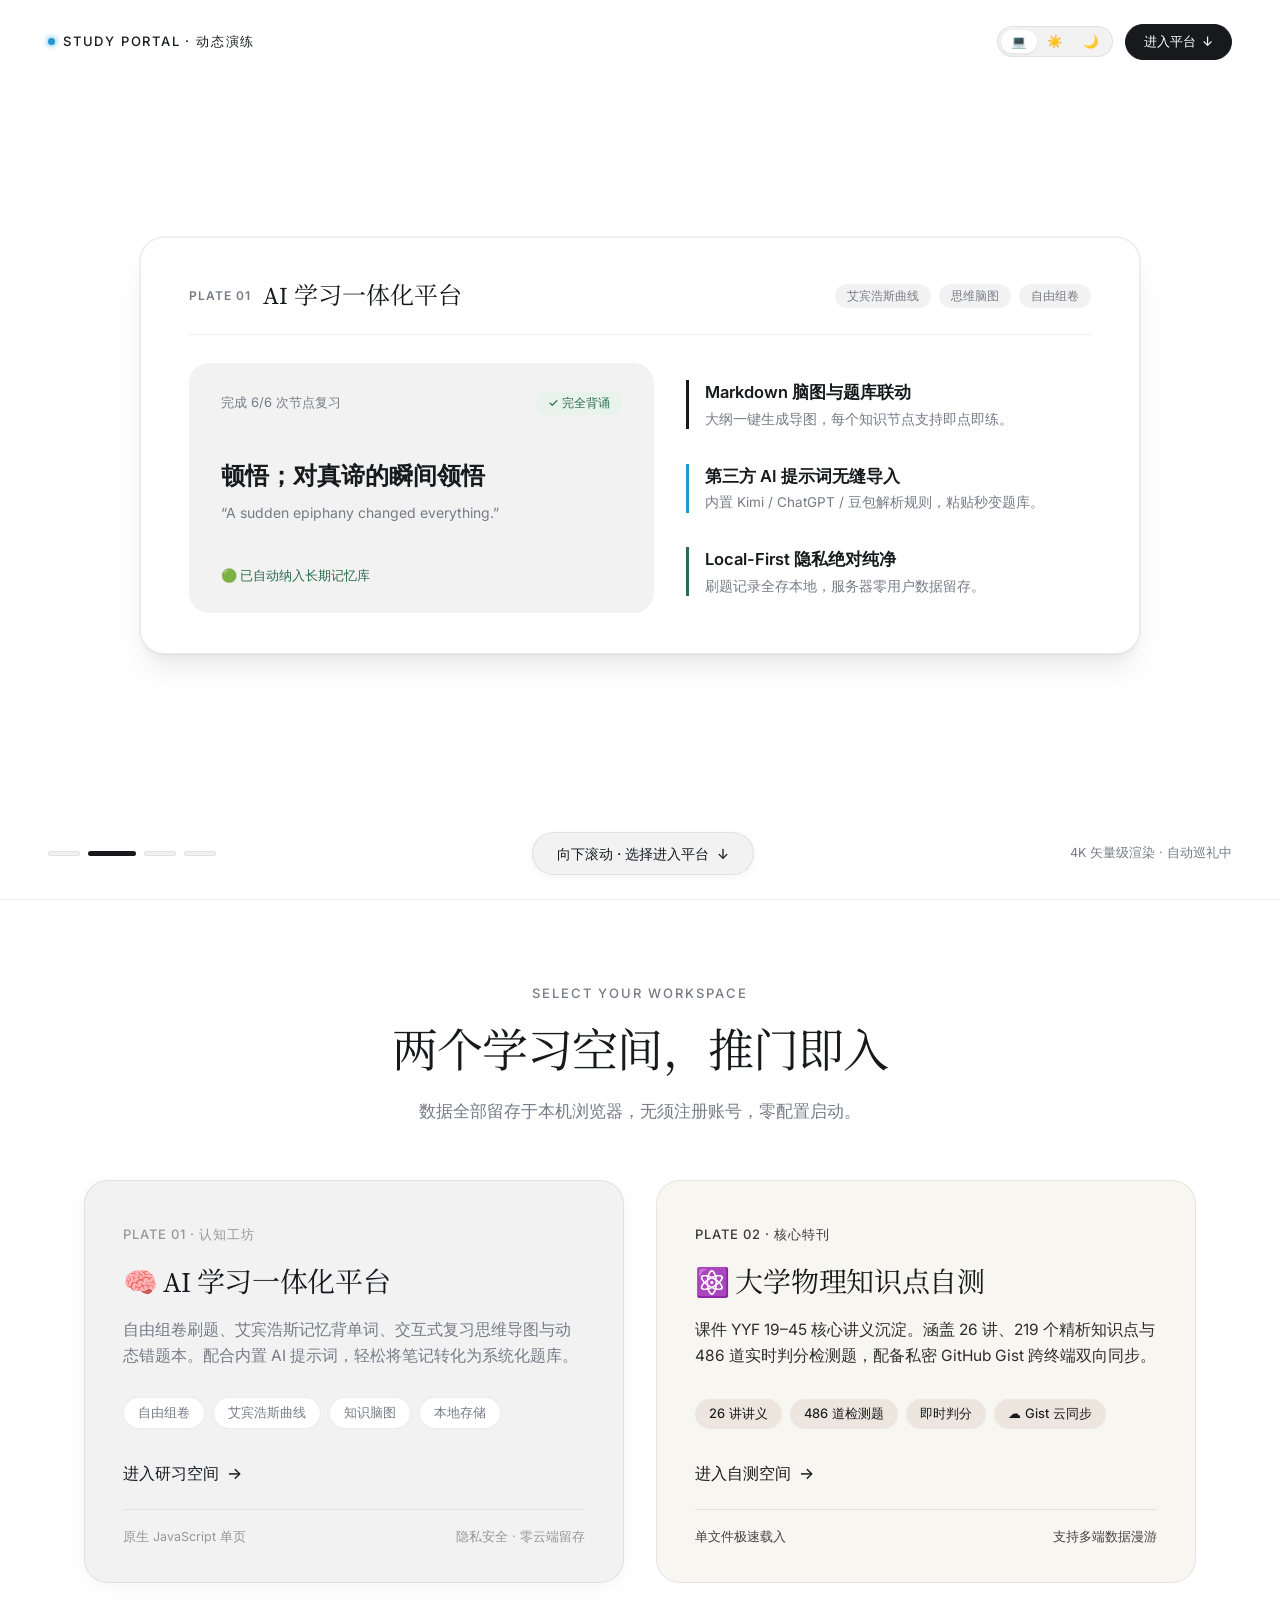
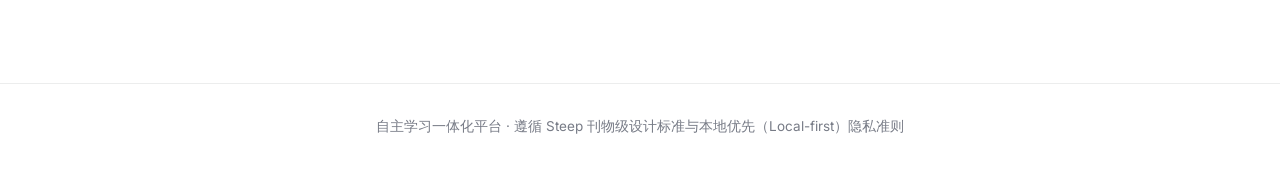
==== commit 92ae5dab: "style(ui): 升级AI平台为讲义暖纸护眼色彩体系，消除全白刺眼感" ====
--- a/index.html
+++ b/index.html
@@ -516,17 +516,20 @@
 
 .card-neutral {
   background: var(--color-mist-gray);
+  border: 1px solid var(--color-border-hairline);
   border-radius: var(--radius-card);
   padding: 44px 38px 36px;
   text-decoration: none;
   color: var(--color-ink-black);
   display: flex;
   flex-direction: column;
-  transition: transform 0.2s ease;
+  box-shadow: 0 4px 20px -2px rgba(27, 28, 30, 0.05);
+  transition: transform 0.2s ease, box-shadow 0.2s ease;
   position: relative;
 }
 .card-neutral:hover {
   transform: translateY(-4px);
+  box-shadow: 0 12px 30px -4px rgba(27, 28, 30, 0.09);
 }
 
 .card-peach {
